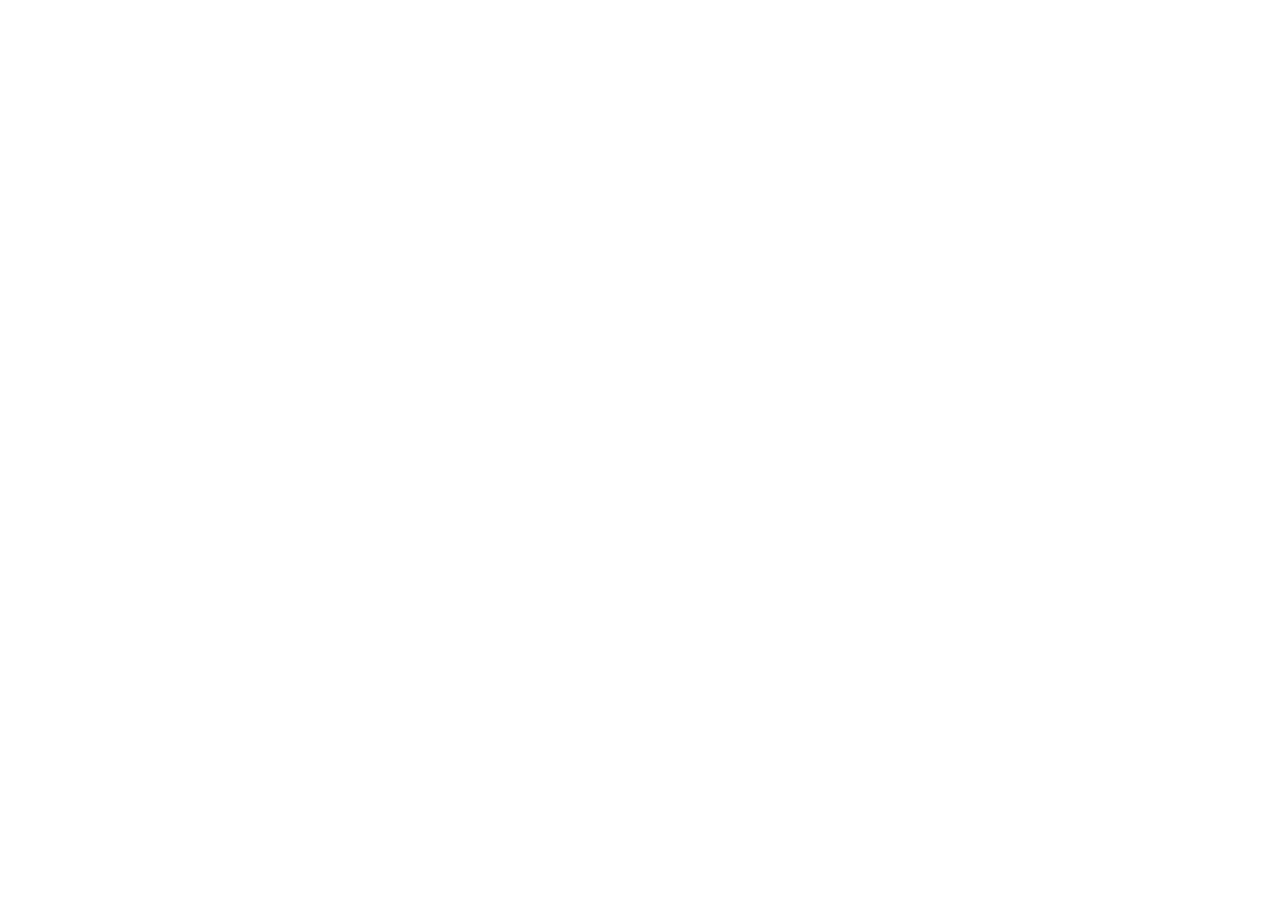
==== index.html @ 23e96b18 "first commit + root" ====
<!doctype html>
<html lang="en">
  <head>
    <meta charset="UTF-8" />
    <meta name="viewport" content="width=device-width, initial-scale=1.0" />
    <title>Acompanhe o inicio e o Desenvolvimento de Mira</title>
    <link rel="preconnect" href="https://fonts.googleapis.com" />
    <link
      href="https://fonts.googleapis.com/css2?family=Inter:wght@300;400;500;600&family=Poppins:wght@500;600;700&display=swap"
      rel="stylesheet"
    />
    <link rel="icon" href="img/Logo-N.png" type="image/png" />
  </head>
  <body></body>
</html>
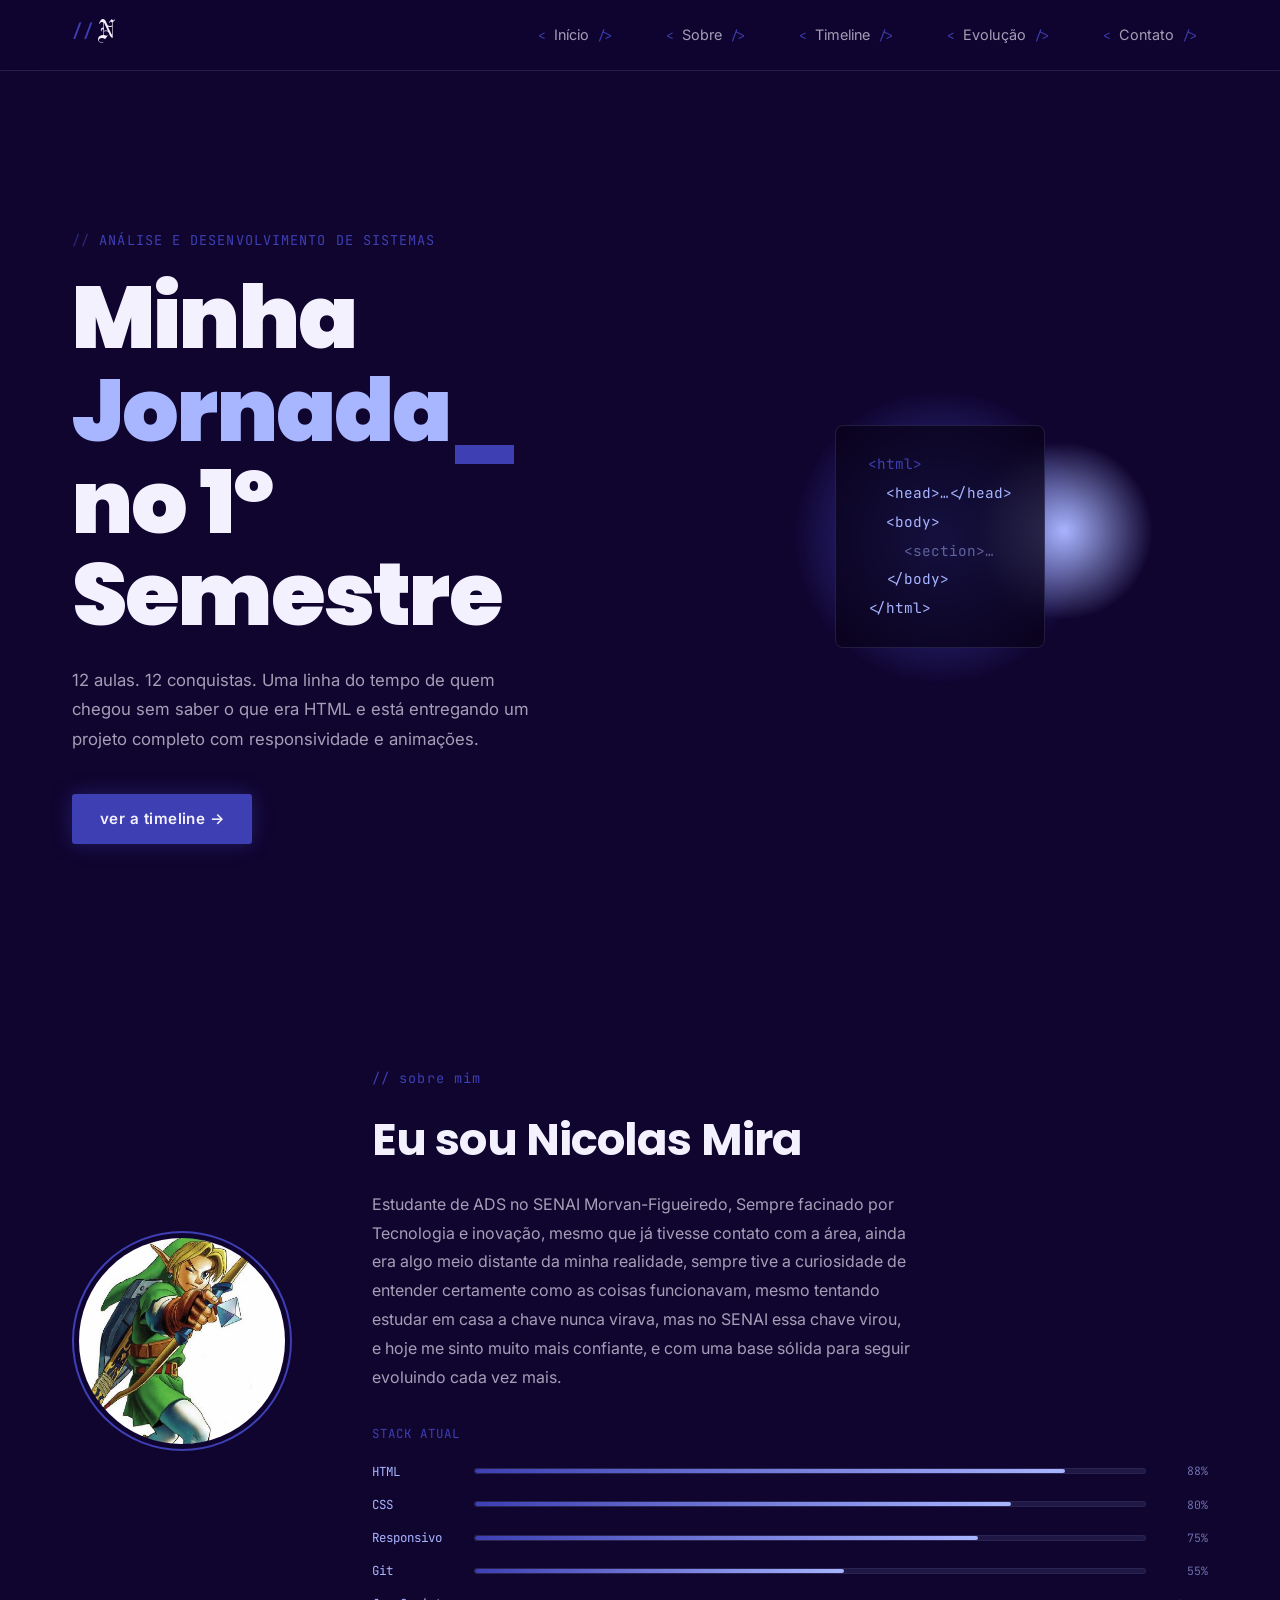
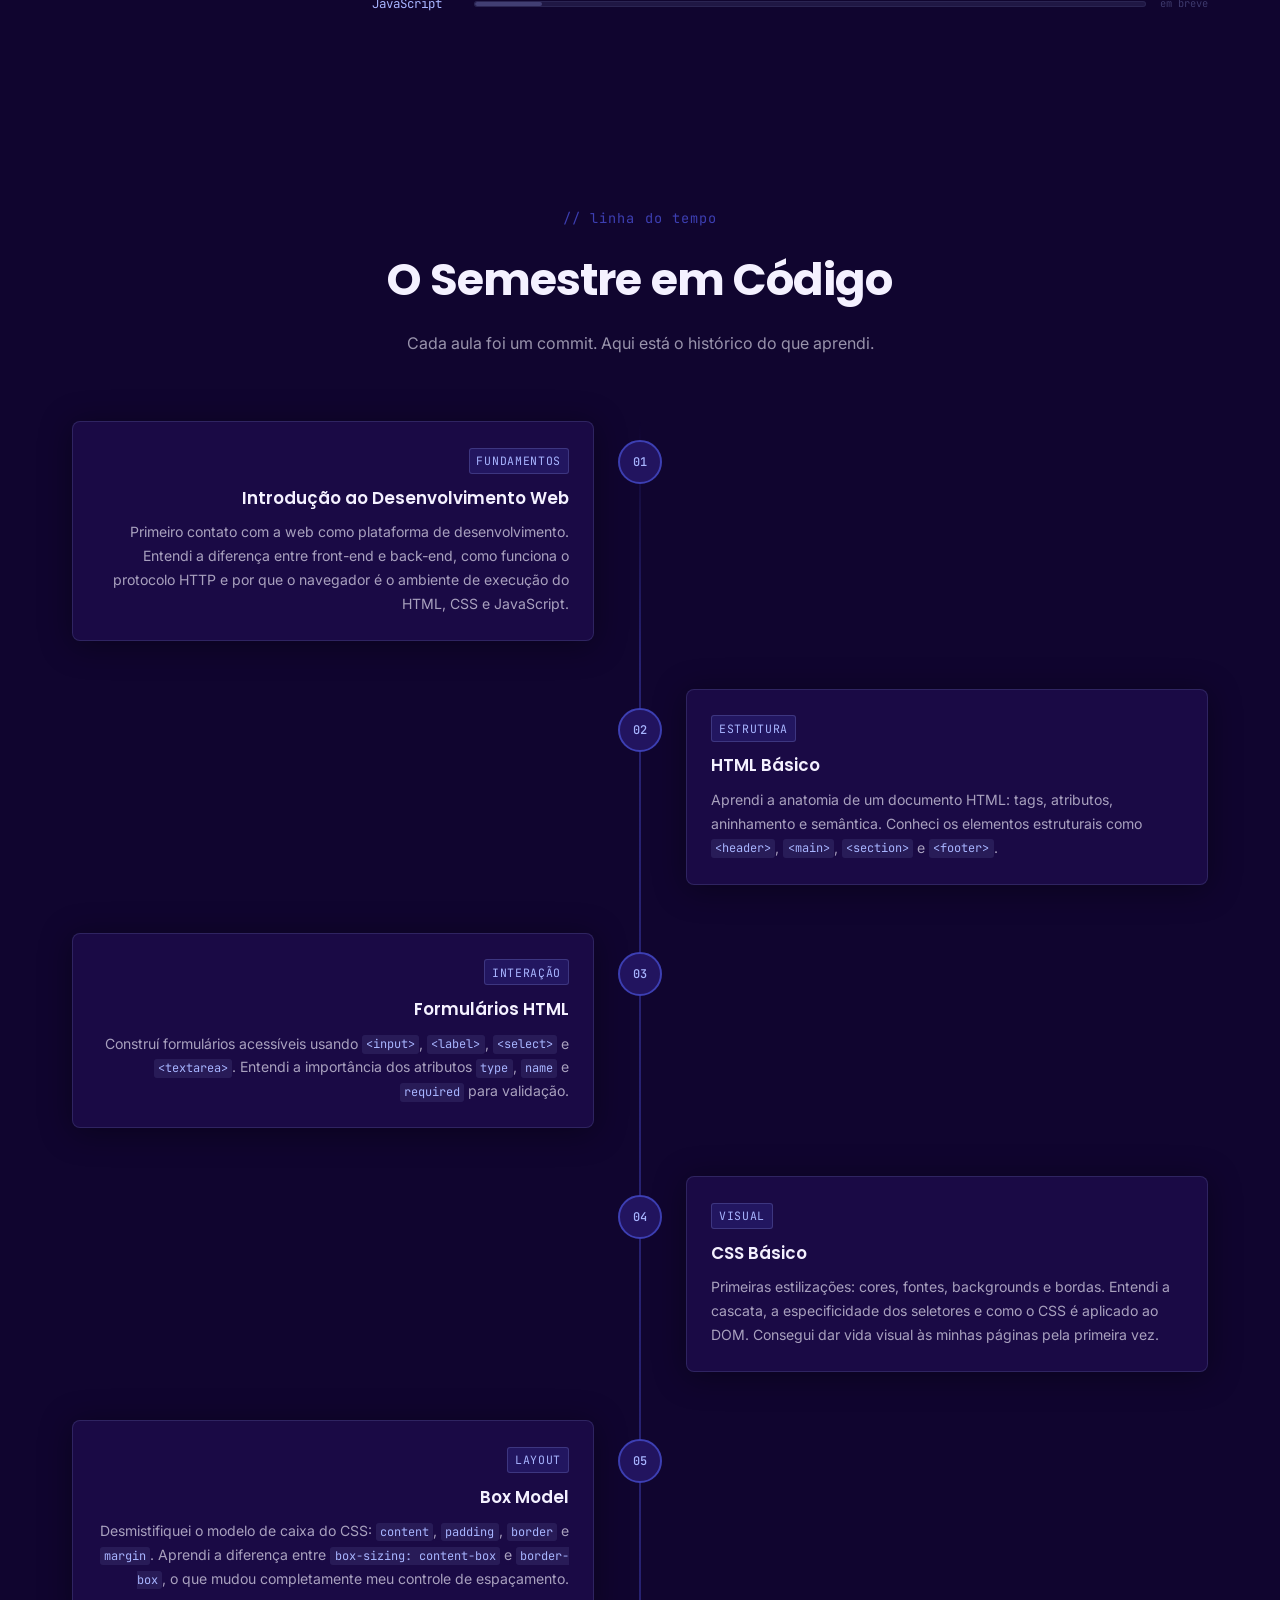
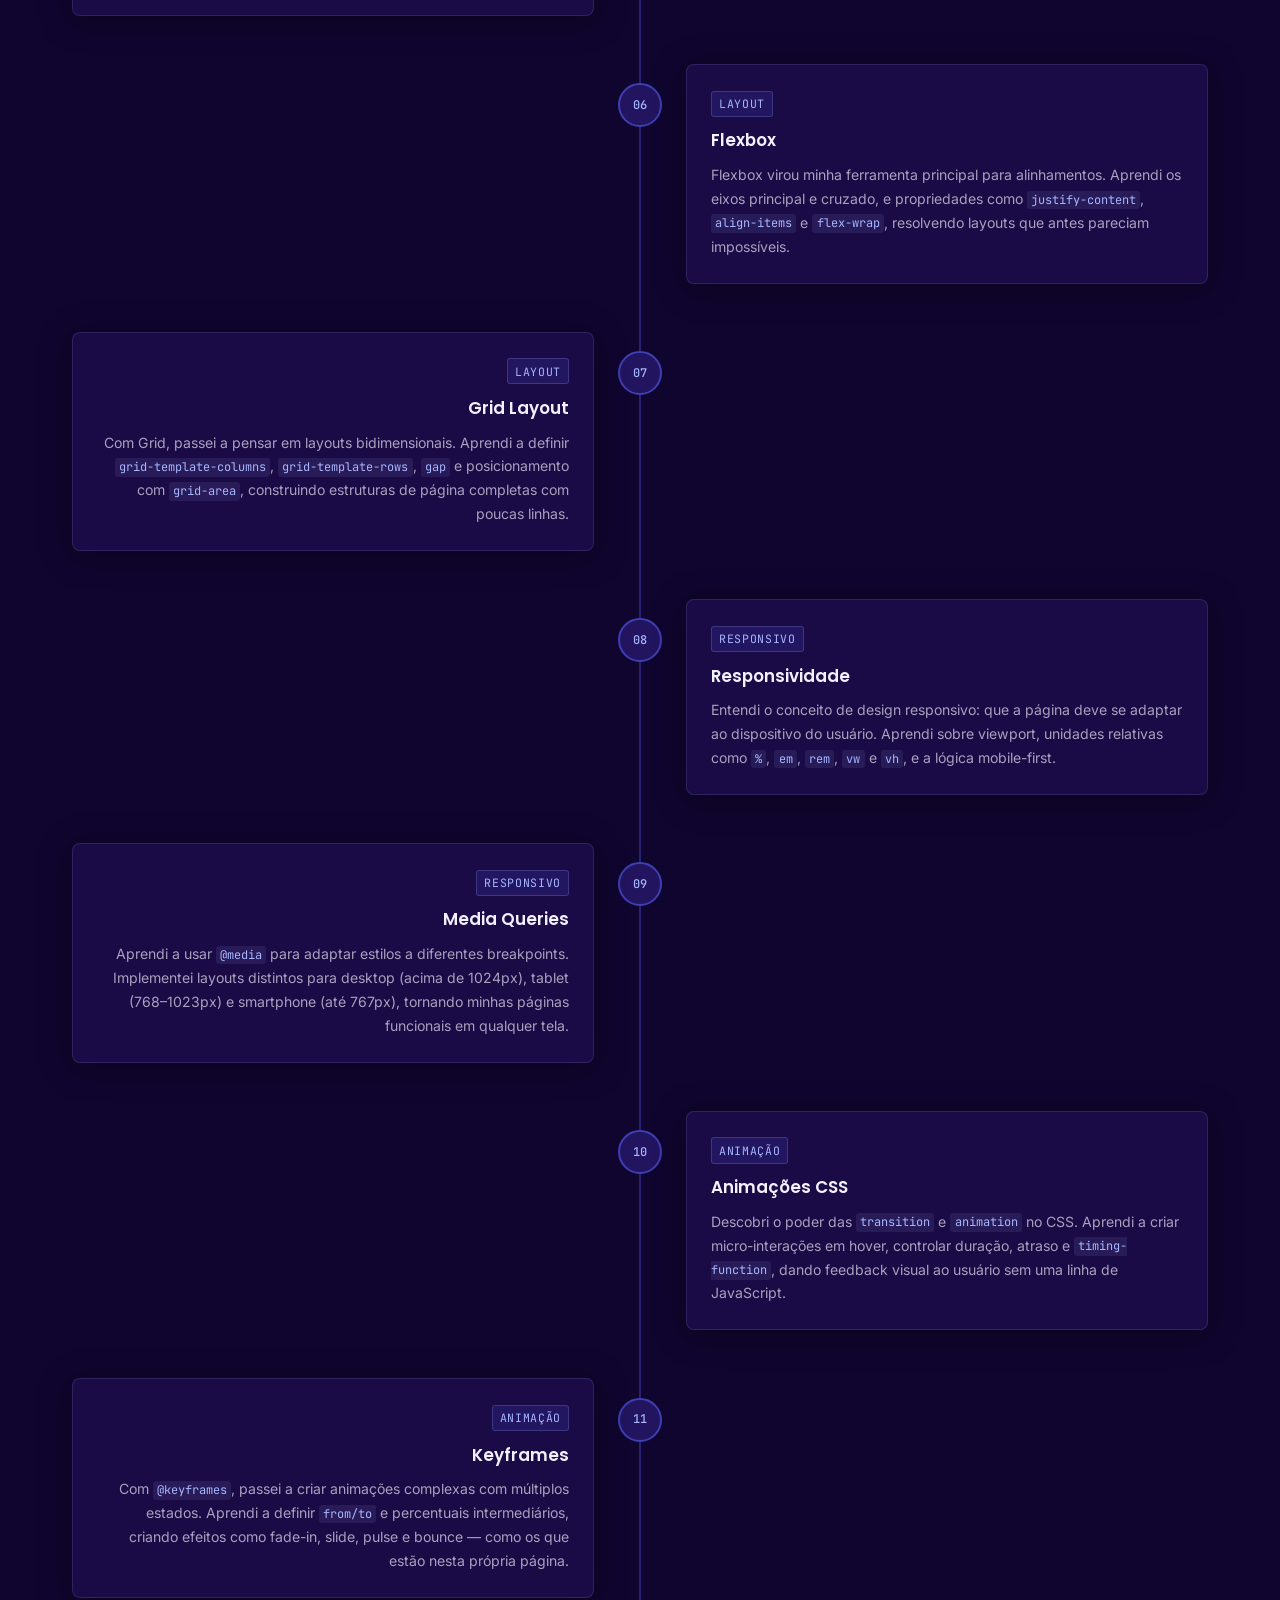
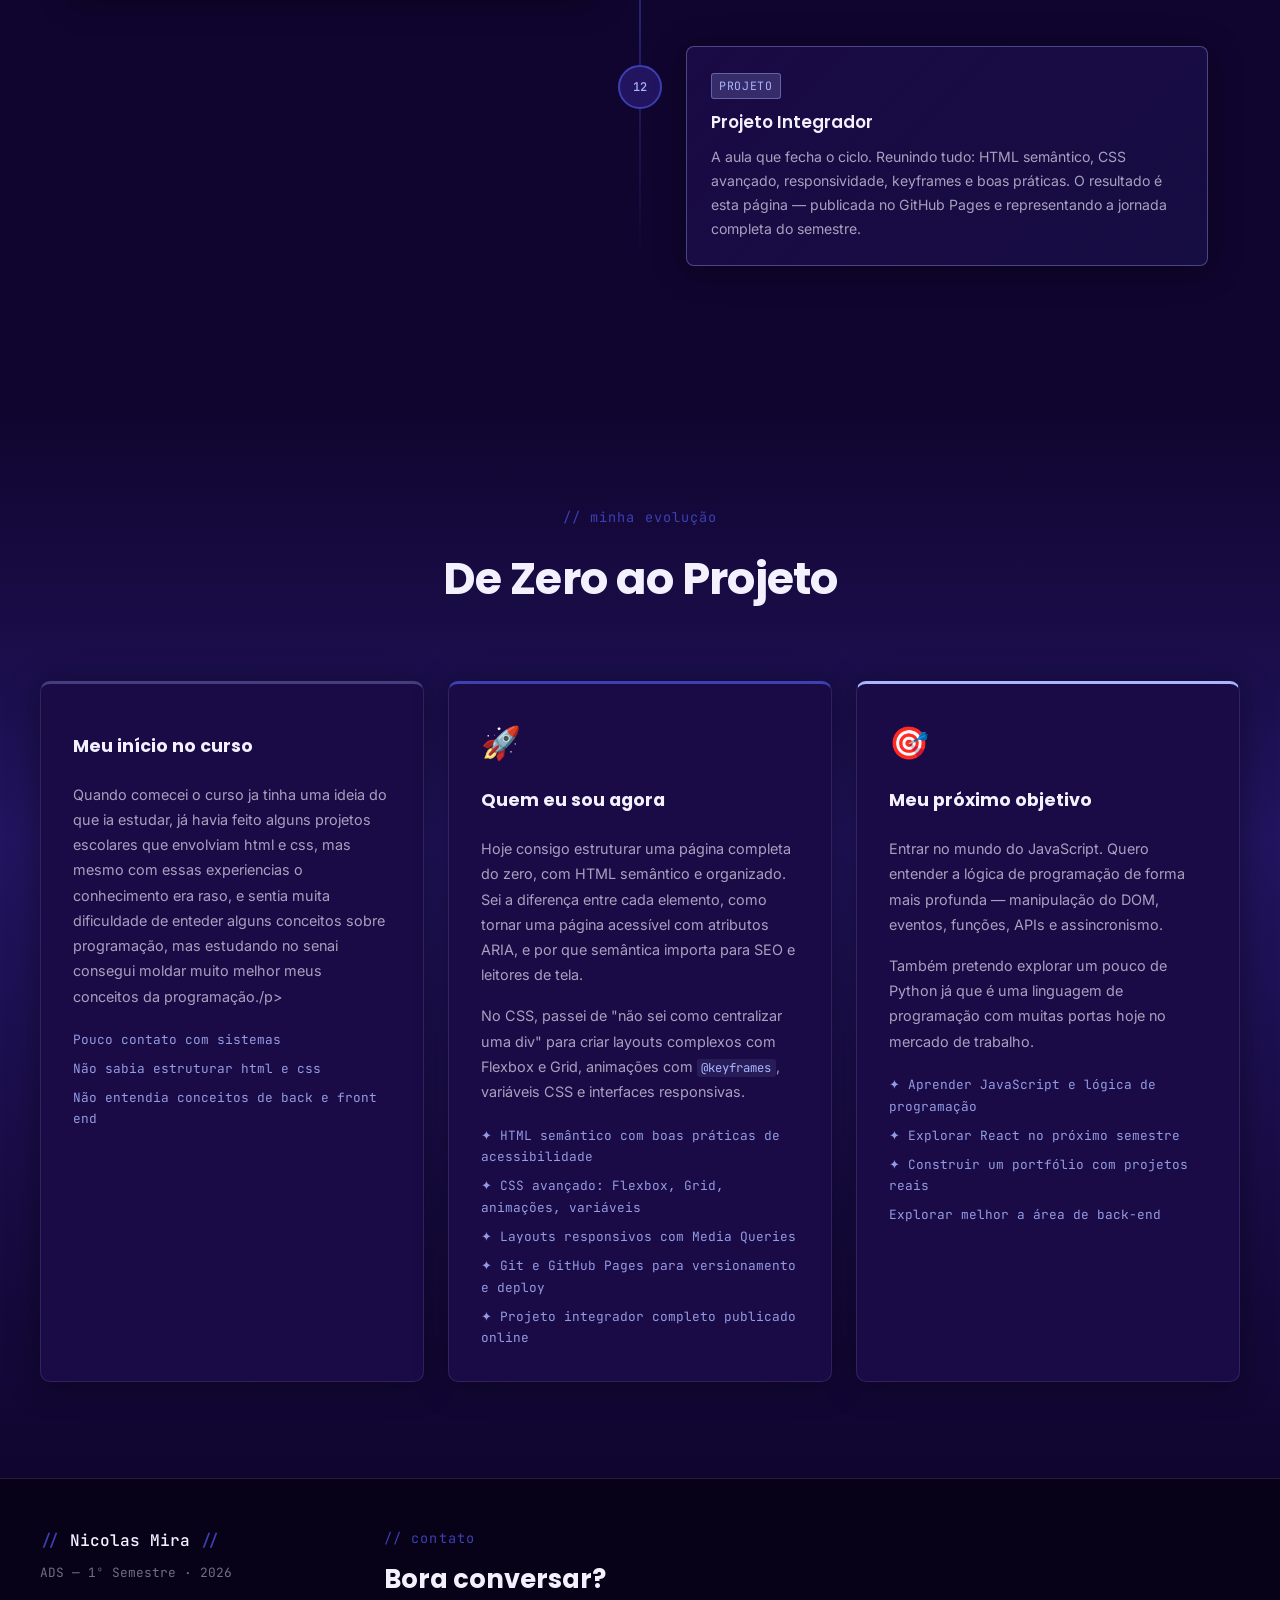
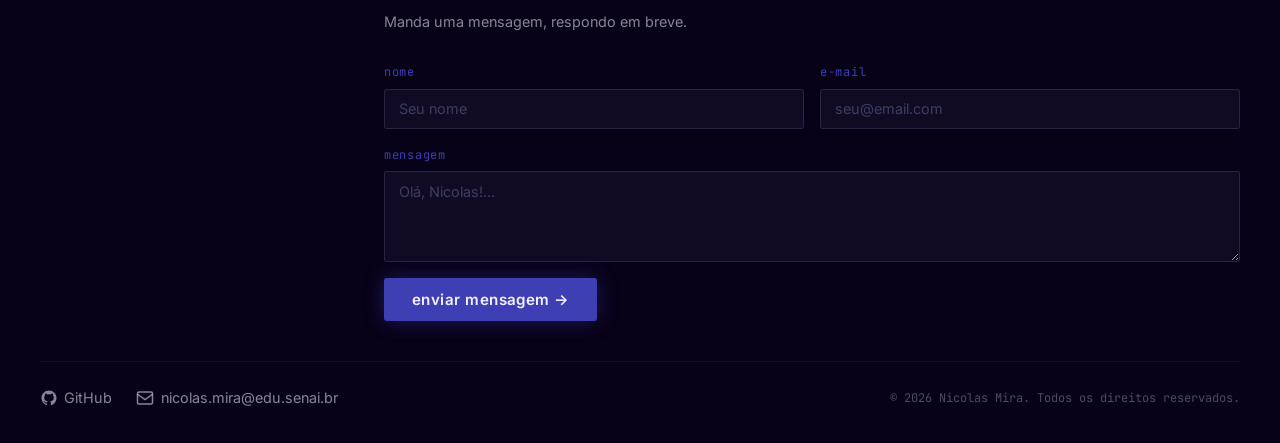
==== commit 41222d40: "alterações nos textos" ====
--- a/index.html
+++ b/index.html
@@ -1,15 +1,360 @@
-<!doctype html>
-<html lang="en">
-  <head>
-    <meta charset="UTF-8" />
-    <meta name="viewport" content="width=device-width, initial-scale=1.0" />
-    <title>Acompanhe o inicio e o Desenvolvimento de Mira</title>
-    <link rel="preconnect" href="https://fonts.googleapis.com" />
-    <link
-      href="https://fonts.googleapis.com/css2?family=Inter:wght@300;400;500;600&family=Poppins:wght@500;600;700&display=swap"
-      rel="stylesheet"
-    />
-    <link rel="icon" href="img/Logo-N.png" type="image/png" />
-  </head>
-  <body></body>
-</html>
+<!DOCTYPE html>
+<html lang="pt-BR">
+<head>
+  <meta charset="UTF-8" />
+  <meta name="viewport" content="width=device-width, initial-scale=1.0" />
+  <title>Minha Jornada — ADS 1º Semestre</title>
+  <link rel="preconnect" href="https://fonts.googleapis.com" />
+  <link rel="preconnect" href="https://fonts.gstatic.com" crossorigin />
+  <link href="https://fonts.googleapis.com/css2?family=Poppins:wght@400;600;700;900&family=Inter:wght@400;500&family=JetBrains+Mono:wght@400;500&display=swap" rel="stylesheet" />
+  <link rel="stylesheet" href="style.css" />
+  <link rel="icon" href="img/favicon.ico" type="image/x-icon"/>
+</head>
+<body>
+
+  <input type="checkbox" id="nav-check" class="nav-check" />
+
+  <header class="site-header">
+    <div class="header-inner">
+      <a href="#hero" class="logo">
+        <span class="logo-bracket">// </span><span class="logo-text">N</span>
+      </a>
+      <nav class="main-nav" aria-label="Navegação principal">
+        <ul>
+          <li><a href="#hero"><span class="nav-comment"> &lt; </span>Início<span class="nav-comment"> /></span></a></li>
+          <li><a href="#sobre"><span class="nav-comment"> &lt; </span>Sobre<span class="nav-comment"> /></span></a></li>
+          <li><a href="#timeline"><span class="nav-comment"> &lt; </span>Timeline<span class="nav-comment"> /></span></a></li>
+          <li><a href="#evolucao"><span class="nav-comment"> &lt; </span>Evolução<span class="nav-comment"> /></span></a></li>
+          <li><a href="#contato"><span class="nav-comment"> &lt; </span>Contato<span class="nav-comment"> /></span></a></li>
+        </ul>
+      </nav>
+      <label for="nav-check" class="nav-toggle" aria-label="Abrir menu">
+        <span></span><span></span><span></span>
+      </label>
+    </div>
+  </header>
+
+  <main id="main">
+
+    <section id="hero" class="hero-section" aria-label="Apresentação">
+      <div class="hero-content">
+        <p class="hero-eyebrow">Análise e Desenvolvimento de Sistemas</p>
+        <h1 class="hero-title">
+          Minha<br />
+          <span class="hero-highlight">Jornada</span><br />
+          no 1º Semestre
+        </h1>
+        <p class="hero-subtitle">
+          12 aulas. 12 conquistas. Uma linha do tempo de quem chegou sem saber o que era HTML
+          e está entregando um projeto completo com responsividade e animações.
+        </p>
+        <a href="#timeline" class="btn-primary">ver a timeline →</a>
+      </div>
+      <div class="hero-decoration" aria-hidden="true">
+        <div class="deco-circle deco-1"></div>
+        <div class="deco-circle deco-2"></div>
+        <div class="deco-code">
+          <span>&lt;html&gt;</span>
+          <span>&nbsp;&nbsp;&lt;head&gt;…&lt;/head&gt;</span>
+          <span>&nbsp;&nbsp;&lt;body&gt;</span>
+          <span>&nbsp;&nbsp;&nbsp;&nbsp;&lt;section&gt;…</span>
+          <span>&nbsp;&nbsp;&lt;/body&gt;</span>
+          <span>&lt;/html&gt;</span>
+        </div>
+      </div>
+    </section>
+
+    <section id="sobre" class="sobre-section" aria-label="Sobre mim">
+      <div class="sobre-inner">
+        <div class="sobre-foto-wrap">
+          <div class="sobre-foto-ring">
+            <img src="img/link.jpg" alt="Foto de Nicolas Mira" class="sobre-foto" />
+          </div>
+          <div class="sobre-foto-deco" aria-hidden="true"></div>
+        </div>
+        <div class="sobre-content">
+          <p class="section-label">// sobre mim</p>
+          <h2 class="section-title sobre-titulo">Eu sou Nicolas Mira</h2>
+          <p class="sobre-bio">
+            Estudante de ADS no SENAI Morvan-Figueiredo, Sempre facinado por Tecnologia e inovação, mesmo que já tivesse contato com a área, ainda era algo meio distante da minha realidade, sempre tive a curiosidade de entender certamente como as coisas funcionavam, mesmo tentando estudar em casa a chave nunca virava, mas no SENAI essa chave virou, e hoje me sinto muito mais confiante, e com uma base sólida para seguir evoluindo cada vez mais.
+            
+          </p>
+          <div class="skills-block">
+            <p class="skills-label">stack atual</p>
+            <div class="skill-row">
+              <span class="skill-name">HTML</span>
+              <div class="skill-bar">
+                <div class="skill-fill" style="--w: 88%"></div>
+              </div>
+              <span class="skill-pct">88%</span>
+            </div>
+            <div class="skill-row">
+              <span class="skill-name">CSS</span>
+              <div class="skill-bar">
+                <div class="skill-fill" style="--w: 80%"></div>
+              </div>
+              <span class="skill-pct">80%</span>
+            </div>
+            <div class="skill-row">
+              <span class="skill-name">Responsivo</span>
+              <div class="skill-bar">
+                <div class="skill-fill" style="--w: 75%"></div>
+              </div>
+              <span class="skill-pct">75%</span>
+            </div>
+            <div class="skill-row">
+              <span class="skill-name">Git</span>
+              <div class="skill-bar">
+                <div class="skill-fill" style="--w: 55%"></div>
+              </div>
+              <span class="skill-pct">55%</span>
+            </div>
+            <div class="skill-row">
+              <span class="skill-name">JavaScript</span>
+              <div class="skill-bar">
+                <div class="skill-fill skill-fill--dim" style="--w: 10%"></div>
+              </div>
+              <span class="skill-pct skill-pct--dim">em breve</span>
+            </div>
+          </div>
+        </div>
+      </div>
+    </section>
+
+    <section id="timeline" class="timeline-section" aria-label="Timeline do semestre">
+      <div class="section-header">
+        <p class="section-label">// linha do tempo</p>
+        <h2 class="section-title">O Semestre em Código</h2>
+        <p class="section-desc">
+          Cada aula foi um commit. Aqui está o histórico do que aprendi.
+        </p>
+      </div>
+
+      <div class="timeline" role="list">
+
+        <article class="timeline-item" role="listitem">
+          <div class="timeline-dot"><span class="dot-number">01</span></div>
+          <div class="timeline-card">
+            <span class="card-tag">Fundamentos</span>
+            <h3>Introdução ao Desenvolvimento Web</h3>
+            <p>Primeiro contato com a web como plataforma de desenvolvimento. Entendi a diferença entre front-end e back-end, como funciona o protocolo HTTP e por que o navegador é o ambiente de execução do HTML, CSS e JavaScript.</p>
+          </div>
+        </article>
+
+        <article class="timeline-item" role="listitem">
+          <div class="timeline-dot"><span class="dot-number">02</span></div>
+          <div class="timeline-card">
+            <span class="card-tag">Estrutura</span>
+            <h3>HTML Básico</h3>
+            <p>Aprendi a anatomia de um documento HTML: tags, atributos, aninhamento e semântica. Conheci os elementos estruturais como <code>&lt;header&gt;</code>, <code>&lt;main&gt;</code>, <code>&lt;section&gt;</code> e <code>&lt;footer&gt;</code>.</p>
+          </div>
+        </article>
+
+        <article class="timeline-item" role="listitem">
+          <div class="timeline-dot"><span class="dot-number">03</span></div>
+          <div class="timeline-card">
+            <span class="card-tag">Interação</span>
+            <h3>Formulários HTML</h3>
+            <p>Construí formulários acessíveis usando <code>&lt;input&gt;</code>, <code>&lt;label&gt;</code>, <code>&lt;select&gt;</code> e <code>&lt;textarea&gt;</code>. Entendi a importância dos atributos <code>type</code>, <code>name</code> e <code>required</code> para validação.</p>
+          </div>
+        </article>
+
+        <article class="timeline-item" role="listitem">
+          <div class="timeline-dot"><span class="dot-number">04</span></div>
+          <div class="timeline-card">
+            <span class="card-tag">Visual</span>
+            <h3>CSS Básico</h3>
+            <p>Primeiras estilizações: cores, fontes, backgrounds e bordas. Entendi a cascata, a especificidade dos seletores e como o CSS é aplicado ao DOM. Consegui dar vida visual às minhas páginas pela primeira vez.</p>
+          </div>
+        </article>
+
+        <article class="timeline-item" role="listitem">
+          <div class="timeline-dot"><span class="dot-number">05</span></div>
+          <div class="timeline-card">
+            <span class="card-tag">Layout</span>
+            <h3>Box Model</h3>
+            <p>Desmistifiquei o modelo de caixa do CSS: <code>content</code>, <code>padding</code>, <code>border</code> e <code>margin</code>. Aprendi a diferença entre <code>box-sizing: content-box</code> e <code>border-box</code>, o que mudou completamente meu controle de espaçamento.</p>
+          </div>
+        </article>
+
+        <article class="timeline-item" role="listitem">
+          <div class="timeline-dot"><span class="dot-number">06</span></div>
+          <div class="timeline-card">
+            <span class="card-tag">Layout</span>
+            <h3>Flexbox</h3>
+            <p>Flexbox virou minha ferramenta principal para alinhamentos. Aprendi os eixos principal e cruzado, e propriedades como <code>justify-content</code>, <code>align-items</code> e <code>flex-wrap</code>, resolvendo layouts que antes pareciam impossíveis.</p>
+          </div>
+        </article>
+
+        <article class="timeline-item" role="listitem">
+          <div class="timeline-dot"><span class="dot-number">07</span></div>
+          <div class="timeline-card">
+            <span class="card-tag">Layout</span>
+            <h3>Grid Layout</h3>
+            <p>Com Grid, passei a pensar em layouts bidimensionais. Aprendi a definir <code>grid-template-columns</code>, <code>grid-template-rows</code>, <code>gap</code> e posicionamento com <code>grid-area</code>, construindo estruturas de página completas com poucas linhas.</p>
+          </div>
+        </article>
+
+        <article class="timeline-item" role="listitem">
+          <div class="timeline-dot"><span class="dot-number">08</span></div>
+          <div class="timeline-card">
+            <span class="card-tag">Responsivo</span>
+            <h3>Responsividade</h3>
+            <p>Entendi o conceito de design responsivo: que a página deve se adaptar ao dispositivo do usuário. Aprendi sobre viewport, unidades relativas como <code>%</code>, <code>em</code>, <code>rem</code>, <code>vw</code> e <code>vh</code>, e a lógica mobile-first.</p>
+          </div>
+        </article>
+
+        <article class="timeline-item" role="listitem">
+          <div class="timeline-dot"><span class="dot-number">09</span></div>
+          <div class="timeline-card">
+            <span class="card-tag">Responsivo</span>
+            <h3>Media Queries</h3>
+            <p>Aprendi a usar <code>@media</code> para adaptar estilos a diferentes breakpoints. Implementei layouts distintos para desktop (acima de 1024px), tablet (768–1023px) e smartphone (até 767px), tornando minhas páginas funcionais em qualquer tela.</p>
+          </div>
+        </article>
+
+        <article class="timeline-item" role="listitem">
+          <div class="timeline-dot"><span class="dot-number">10</span></div>
+          <div class="timeline-card">
+            <span class="card-tag">Animação</span>
+            <h3>Animações CSS</h3>
+            <p>Descobri o poder das <code>transition</code> e <code>animation</code> no CSS. Aprendi a criar micro-interações em hover, controlar duração, atraso e <code>timing-function</code>, dando feedback visual ao usuário sem uma linha de JavaScript.</p>
+          </div>
+        </article>
+
+        <article class="timeline-item" role="listitem">
+          <div class="timeline-dot"><span class="dot-number">11</span></div>
+          <div class="timeline-card">
+            <span class="card-tag">Animação</span>
+            <h3>Keyframes</h3>
+            <p>Com <code>@keyframes</code>, passei a criar animações complexas com múltiplos estados. Aprendi a definir <code>from/to</code> e percentuais intermediários, criando efeitos como fade-in, slide, pulse e bounce — como os que estão nesta própria página.</p>
+          </div>
+        </article>
+
+        <article class="timeline-item" role="listitem">
+          <div class="timeline-dot"><span class="dot-number">12</span></div>
+          <div class="timeline-card card-final">
+            <span class="card-tag tag-final">Projeto</span>
+            <h3>Projeto Integrador</h3>
+            <p>A aula que fecha o ciclo. Reunindo tudo: HTML semântico, CSS avançado, responsividade, keyframes e boas práticas. O resultado é esta página — publicada no GitHub Pages e representando a jornada completa do semestre.</p>
+          </div>
+        </article>
+
+      </div>
+    </section>
+
+    <section id="evolucao" class="evolucao-section" aria-label="Minha Evolução">
+      <div class="section-header">
+        <p class="section-label">// minha evolução</p>
+        <h2 class="section-title">De Zero ao Projeto</h2>
+      </div>
+
+      <div class="evolucao-grid">
+
+        <article class="evolucao-card card-antes">
+          <div class="evo-icon" aria-hidden="true"></div>
+          <h3> Meu início no curso </h3>
+          <div class="evo-content">
+            <p>Quando comecei o curso ja tinha uma ideia do que ia estudar, já havia feito alguns projetos escolares que envolviam html e css, mas mesmo com essas experiencias o conhecimento era raso, e sentia muita dificuldade de enteder alguns conceitos sobre programação, mas estudando no senai consegui moldar muito melhor meus conceitos da programação./p>
+            <ul class="evo-list">
+              <li>  Pouco contato com sistemas</li>
+              <li>  Não sabia estruturar html e css</li>
+              <li>  Não entendia conceitos de back e front end</li>
+            </ul>
+          </div>
+        </article>
+
+        <article class="evolucao-card card-agora">
+          <div class="evo-icon" aria-hidden="true">🚀</div>
+          <h3>Quem eu sou agora</h3>
+          <div class="evo-content">
+            <p>Hoje consigo estruturar uma página completa do zero, com HTML semântico e organizado. Sei a diferença entre cada elemento, como tornar uma página acessível com atributos ARIA, e por que semântica importa para SEO e leitores de tela.</p>
+            <p>No CSS, passei de "não sei como centralizar uma div" para criar layouts complexos com Flexbox e Grid, animações com <code>@keyframes</code>, variáveis CSS e interfaces responsivas.</p>
+            <ul class="evo-list">
+              <li>✦ HTML semântico com boas práticas de acessibilidade</li>
+              <li>✦ CSS avançado: Flexbox, Grid, animações, variáveis</li>
+              <li>✦ Layouts responsivos com Media Queries</li>
+              <li>✦ Git e GitHub Pages para versionamento e deploy</li>
+              <li>✦ Projeto integrador completo publicado online</li>
+            </ul>
+          </div>
+        </article>
+
+        <article class="evolucao-card card-futuro">
+          <div class="evo-icon" aria-hidden="true">🎯</div>
+          <h3>Meu próximo objetivo</h3>
+          <div class="evo-content">
+            <p>Entrar no mundo do JavaScript. Quero entender a lógica de programação de forma mais profunda — manipulação do DOM, eventos, funções, APIs e assincronismo.</p>
+            <p>Também pretendo explorar um pouco de Python já que é uma linguagem de programação com muitas portas hoje no mercado de trabalho.</p>
+            <ul class="evo-list">
+              <li>✦ Aprender JavaScript e lógica de programação</li>
+              <li>✦ Explorar React no próximo semestre</li>
+              <li>✦ Construir um portfólio com projetos reais</li>
+              <li>  Explorar melhor a área de back-end</li>
+            </ul>
+          </div>
+        </article>
+
+      </div>
+    </section>
+
+  </main>
+
+  <footer id="contato" class="site-footer">
+    <div class="footer-inner">
+
+      <div class="footer-top">
+        <div class="footer-brand">
+          <span class="footer-logo"><span class="logo-bracket">//</span> Nicolas Mira <span class="logo-bracket">//</span></span>
+          <p>ADS — 1º Semestre · 2026</p>
+        </div>
+
+        <div class="footer-contato-wrap">
+          <p class="section-label footer-label">// contato</p>
+          <h2 class="footer-titulo">Bora conversar?</h2>
+          <p class="footer-desc">Manda uma mensagem, respondo em breve.</p>
+
+          <form class="contato-form" action="#" method="post">
+            <div class="form-row">
+              <div class="form-group">
+                <label for="nome">nome</label>
+                <input type="text" id="nome" name="nome" placeholder="Seu nome" required />
+              </div>
+              <div class="form-group">
+                <label for="email">e-mail</label>
+                <input type="email" id="email" name="email" placeholder="seu@email.com" required />
+              </div>
+            </div>
+            <div class="form-group">
+              <label for="mensagem">mensagem</label>
+              <textarea id="mensagem" name="mensagem" rows="4" placeholder="Olá, Nicolas!..." required></textarea>
+            </div>
+            <button type="submit" class="btn-primary btn-form">enviar mensagem →</button>
+          </form>
+        </div>
+      </div>
+
+      <div class="footer-bottom">
+        <div class="footer-links">
+          <a href="https://github.com/devMiraPy" target="_blank" rel="noopener noreferrer" class="footer-link">
+            <svg width="18" height="18" viewBox="0 0 24 24" fill="currentColor" aria-hidden="true">
+              <path d="M12 2C6.477 2 2 6.477 2 12c0 4.418 2.865 8.166 6.839 9.489.5.092.682-.217.682-.482 0-.237-.009-.868-.013-1.703-2.782.604-3.369-1.34-3.369-1.34-.454-1.155-1.11-1.462-1.11-1.462-.908-.62.069-.608.069-.608 1.003.07 1.531 1.03 1.531 1.03.892 1.529 2.341 1.087 2.91.831.092-.646.35-1.086.636-1.336-2.22-.253-4.555-1.11-4.555-4.943 0-1.091.39-1.984 1.029-2.683-.103-.253-.446-1.27.098-2.647 0 0 .84-.269 2.75 1.025A9.564 9.564 0 0 1 12 6.844c.85.004 1.705.115 2.504.337 1.909-1.294 2.747-1.025 2.747-1.025.546 1.377.202 2.394.1 2.647.64.699 1.028 1.592 1.028 2.683 0 3.842-2.339 4.687-4.566 4.934.359.309.678.919.678 1.852 0 1.336-.012 2.415-.012 2.741 0 .267.18.578.688.48C19.138 20.163 22 16.418 22 12c0-5.523-4.477-10-10-10z"/>
+            </svg>
+            GitHub
+          </a>
+          <a href="mailto:nicolas.mira@edu.senai.br" class="footer-link">
+            <svg width="18" height="18" viewBox="0 0 24 24" fill="none" stroke="currentColor" stroke-width="2" aria-hidden="true">
+              <rect x="2" y="4" width="20" height="16" rx="2"/>
+              <path d="m22 7-10 7L2 7"/>
+            </svg>
+            nicolas.mira@edu.senai.br 
+          </a>
+        </div>
+        <p class="footer-copy">&copy; 2026 Nicolas Mira. Todos os direitos reservados.</p>
+      </div>
+
+    </div>
+  </footer>
+
+</body>
+</html>
--- a/style.css
+++ b/style.css
@@ -0,0 +1,1118 @@
+@font-face {
+    font-family: 'OldeEnglish';
+    src: url('fonts/OldeEnglish.ttf') format('truetype');
+
+}
+
+:root {
+  --azul-fundo: #10052f;
+  --azul-padrao: #22145f;
+  --destaque: #3d3fb3;
+  --contrastes: #a8b5ff;
+  --preto: #080218;
+  --cor-texto-padrao: #f4f1ff;
+  --font-head: "Poppins", sans-serif;
+  --font-body: "Inter", sans-serif;
+  --font-code: "JetBrains Mono", monospace;
+  --btn-radius: 3px;
+  --destaque-hover: #5557d4;
+  --card-bg: #1a0a45;
+  --card-border: rgba(168, 181, 255, 0.15);
+  --timeline-line: rgba(61, 63, 179, 0.5);
+  --tag-bg: rgba(61, 63, 179, 0.25);
+  --shadow-card: 0 4px 32px rgba(0, 0, 0, 0.4);
+  --transition: 0.3s ease;
+  --max-w: 1200px;
+}
+
+*, *::before, *::after {
+  box-sizing: border-box;
+  margin: 0;
+  padding: 0;
+}
+
+html {
+  scroll-behavior: smooth;
+}
+
+body {
+  background-color: var(--azul-fundo);
+  color: var(--cor-texto-padrao);
+  font-family: var(--font-body);
+  font-size: 1rem;
+  line-height: 1.7;
+  overflow-x: hidden;
+}
+
+img {
+  max-width: 100%;
+  display: block;
+}
+
+a {
+  color: inherit;
+  text-decoration: none;
+}
+
+ul {
+  list-style: none;
+}
+
+code {
+  font-family: var(--font-code);
+  font-size: 0.85em;
+  color: var(--contrastes);
+  background: rgba(168, 181, 255, 0.1);
+  padding: 0.1em 0.35em;
+  border-radius: 3px;
+}
+
+@keyframes fadeIn {
+  from { opacity: 0; transform: translateY(24px); }
+  to   { opacity: 1; transform: translateY(0); }
+}
+
+@keyframes slideInLeft {
+  from { opacity: 0; transform: translateX(-48px); }
+  to   { opacity: 1; transform: translateX(0); }
+}
+
+@keyframes slideInRight {
+  from { opacity: 0; transform: translateX(48px); }
+  to   { opacity: 1; transform: translateX(0); }
+}
+
+@keyframes pulse {
+  0%, 100% { box-shadow: 0 0 0 0 rgba(61, 63, 179, 0.6); }
+  50%       { box-shadow: 0 0 0 12px rgba(61, 63, 179, 0); }
+}
+
+@keyframes floatGlow {
+  0%, 100% { transform: translateY(0) scale(1); opacity: 0.15; }
+  50%       { transform: translateY(-20px) scale(1.05); opacity: 0.25; }
+}
+
+@keyframes blink {
+  0%, 100% { opacity: 1; }
+  50%       { opacity: 0; }
+}
+
+@keyframes skillGrow {
+  from { width: 0; }
+  to   { width: var(--w); }
+}
+
+@keyframes ringPulse {
+  0%, 100% { box-shadow: 0 0 0 0 rgba(61, 63, 179, 0.5); }
+  50%       { box-shadow: 0 0 0 10px rgba(61, 63, 179, 0); }
+}
+
+.nav-check {
+  display: none;
+}
+
+.site-header {
+  position: sticky;
+  top: 0;
+  z-index: 100;
+  background: rgba(16, 5, 47, 0.85);
+  backdrop-filter: blur(16px);
+  -webkit-backdrop-filter: blur(16px);
+  border-bottom: 1px solid var(--card-border);
+}
+
+.header-inner {
+  max-width: var(--max-w);
+  margin: 0 auto;
+  padding: 1rem 2rem;
+  display: flex;
+  align-items: center;
+  justify-content: space-between;
+  gap: 2rem;
+}
+
+.logo {
+  display: flex;
+  font-family: var(--font-code);
+  font-size: 1.1rem;
+  font-weight: 500;
+  letter-spacing: 0.02em;
+  transition: color var(--transition);
+}
+
+.logo-text {
+  font-family: 'OldeEnglish', serif ;
+  margin: 0 0.25rem;
+  font-size: 1.6rem;
+  margin-top: -6px;
+}
+
+
+.logo:hover {
+  color: var(--contrastes);
+}
+
+.logo-bracket {
+  color: var(--destaque);
+}
+
+.main-nav ul {
+  display: flex;
+  gap: 2rem;
+}
+
+.main-nav a {
+  font-family: var(--font-body);
+  font-size: 0.9rem;
+  color: rgba(244, 241, 255, 0.65);
+  transition: color var(--transition), background var(--transition);
+  padding: 0.3rem 0.65rem;
+  border-radius: 4px;
+  background: transparent;
+}
+
+.main-nav a:hover {
+  color: var(--cor-texto-padrao);
+  background: rgba(61, 63, 179, 0.2);
+}
+
+.nav-comment {
+  color: var(--destaque);
+  font-family: var(--font-code);
+  font-size: 0.8rem;
+}
+
+.nav-toggle {
+  display: none;
+  flex-direction: column;
+  gap: 5px;
+  background: none;
+  border: none;
+  cursor: pointer;
+  padding: 4px;
+}
+
+.nav-toggle span {
+  display: block;
+  width: 26px;
+  height: 2px;
+  background: var(--cor-texto-padrao);
+  border-radius: 2px;
+  transition: var(--transition);
+}
+
+.hero-section {
+  min-height: 100svh;
+  display: flex;
+  align-items: center;
+  padding: 6rem 2rem 4rem;
+  max-width: var(--max-w);
+  margin: 0 auto;
+  gap: 4rem;
+  position: relative;
+}
+
+.hero-content {
+  flex: 1;
+  animation: fadeIn 0.9s ease both;
+}
+
+.hero-eyebrow {
+  font-family: var(--font-code);
+  font-size: 0.85rem;
+  color: var(--destaque);
+  letter-spacing: 0.08em;
+  text-transform: uppercase;
+  margin-bottom: 1.25rem;
+}
+
+.hero-eyebrow::before {
+  content: '// ';
+  opacity: 0.6;
+}
+
+.hero-title {
+  font-family: var(--font-head);
+  font-size: clamp(2.8rem, 7vw, 5.5rem);
+  font-weight: 900;
+  line-height: 1.05;
+  margin-bottom: 1.5rem;
+  letter-spacing: -0.02em;
+}
+
+.hero-highlight {
+  color: var(--contrastes);
+  position: relative;
+  display: inline-block;
+}
+
+.hero-highlight::after {
+  content: '_';
+  color: var(--destaque);
+  animation: blink 1.1s step-end infinite;
+}
+
+.hero-subtitle {
+  font-size: 1.05rem;
+  color: rgba(244, 241, 255, 0.65);
+  max-width: 480px;
+  margin-bottom: 2.5rem;
+  line-height: 1.75;
+}
+
+.btn-primary {
+  display: inline-block;
+  background: var(--destaque);
+  color: var(--cor-texto-padrao);
+  padding: 0.75rem 1.75rem;
+  border-radius: var(--btn-radius);
+  font-family: var(--font-body);
+  font-size: 0.95rem;
+  font-weight: 600;
+  letter-spacing: 0.03em;
+  transition: background var(--transition), transform var(--transition), box-shadow var(--transition);
+  box-shadow: 0 0 20px rgba(61, 63, 179, 0.4);
+}
+
+.btn-primary:hover {
+  background: var(--destaque-hover);
+  transform: translateY(-2px);
+  box-shadow: 0 4px 28px rgba(61, 63, 179, 0.6);
+}
+
+.hero-decoration {
+  flex: 1;
+  position: relative;
+  min-height: 320px;
+  display: flex;
+  align-items: center;
+  justify-content: center;
+}
+
+.deco-circle {
+  position: absolute;
+  border-radius: 50%;
+  animation: floatGlow 6s ease-in-out infinite;
+}
+
+.deco-1 {
+  width: 300px;
+  height: 300px;
+  background: radial-gradient(circle, var(--destaque) 0%, transparent 70%);
+  top: 50%;
+  left: 50%;
+  transform: translate(-50%, -50%);
+  animation-delay: 0s;
+}
+
+.deco-2 {
+  width: 180px;
+  height: 180px;
+  background: radial-gradient(circle, var(--contrastes) 0%, transparent 70%);
+  top: 20%;
+  right: 10%;
+  animation-delay: 2s;
+}
+
+.deco-code {
+  position: relative;
+  z-index: 2;
+  background: rgba(8, 2, 24, 0.75);
+  border: 1px solid var(--card-border);
+  border-radius: 8px;
+  padding: 1.5rem 2rem;
+  font-family: var(--font-code);
+  font-size: 0.9rem;
+  line-height: 2;
+  color: var(--contrastes);
+  display: flex;
+  flex-direction: column;
+  gap: 0;
+  animation: fadeIn 1.2s 0.3s ease both;
+  backdrop-filter: blur(8px);
+}
+
+.deco-code span:nth-child(1) { color: var(--destaque); }
+.deco-code span:nth-child(4) { color: rgba(168, 181, 255, 0.5); }
+
+.sobre-section {
+  padding: 6rem 2rem;
+  max-width: var(--max-w);
+  margin: 0 auto;
+}
+
+.sobre-inner {
+  display: flex;
+  align-items: center;
+  gap: 5rem;
+  animation: fadeIn 0.8s ease both;
+}
+
+.sobre-foto-wrap {
+  position: relative;
+  flex-shrink: 0;
+}
+
+.sobre-foto-ring {
+  width: 220px;
+  height: 220px;
+  border-radius: 50%;
+  border: 2px solid var(--destaque);
+  padding: 5px;
+  animation: ringPulse 3s ease-in-out infinite;
+  position: relative;
+  z-index: 2;
+}
+
+.sobre-foto {
+  width: 100%;
+  height: 100%;
+  border-radius: 50%;
+  object-fit: cover;
+  background: var(--azul-padrao);
+}
+
+.sobre-foto-deco {
+  position: absolute;
+  width: 220px;
+  height: 220px;
+  border-radius: 50%;
+  background: radial-gradient(circle, var(--destaque) 0%, transparent 70%);
+  top: 50%;
+  left: 50%;
+  transform: translate(-50%, -50%);
+  opacity: 0.2;
+  z-index: 1;
+  animation: floatGlow 5s ease-in-out infinite;
+}
+
+.sobre-content {
+  flex: 1;
+}
+
+.sobre-titulo {
+  text-align: left;
+  margin-bottom: 1rem;
+}
+
+.sobre-bio {
+  color: rgba(244, 241, 255, 0.65);
+  font-size: 1rem;
+  line-height: 1.8;
+  margin-bottom: 2rem;
+  max-width: 540px;
+}
+
+.skills-block {
+  display: flex;
+  flex-direction: column;
+  gap: 0.75rem;
+}
+
+.skills-label {
+  font-family: var(--font-code);
+  font-size: 0.78rem;
+  color: var(--destaque);
+  letter-spacing: 0.08em;
+  text-transform: uppercase;
+  margin-bottom: 0.25rem;
+}
+
+.skill-row {
+  display: flex;
+  align-items: center;
+  gap: 0.75rem;
+}
+
+.skill-name {
+  font-family: var(--font-code);
+  font-size: 0.78rem;
+  color: var(--contrastes);
+  width: 90px;
+  flex-shrink: 0;
+}
+
+.skill-bar {
+  flex: 1;
+  height: 6px;
+  background: rgba(168, 181, 255, 0.1);
+  border-radius: 3px;
+  overflow: hidden;
+  border: 1px solid rgba(168, 181, 255, 0.08);
+}
+
+.skill-fill {
+  height: 100%;
+  width: var(--w);
+  background: linear-gradient(90deg, var(--destaque), var(--contrastes));
+  border-radius: 3px;
+  animation: skillGrow 1.2s cubic-bezier(0.4, 0, 0.2, 1) both;
+  animation-delay: 0.3s;
+}
+
+.skill-fill--dim {
+  background: rgba(168, 181, 255, 0.25);
+}
+
+.skill-pct {
+  font-family: var(--font-code);
+  font-size: 0.72rem;
+  color: rgba(168, 181, 255, 0.6);
+  width: 50px;
+  text-align: right;
+  flex-shrink: 0;
+}
+
+.skill-pct--dim {
+  color: rgba(168, 181, 255, 0.3);
+  font-size: 0.65rem;
+}
+
+.section-header {
+  text-align: center;
+  margin-bottom: 4rem;
+  animation: fadeIn 0.7s ease both;
+}
+
+.section-label {
+  font-family: var(--font-code);
+  font-size: 0.85rem;
+  color: var(--destaque);
+  letter-spacing: 0.08em;
+  margin-bottom: 0.75rem;
+}
+
+.section-title {
+  font-family: var(--font-head);
+  font-size: clamp(1.8rem, 4vw, 2.8rem);
+  font-weight: 700;
+  letter-spacing: -0.02em;
+  margin-bottom: 0.75rem;
+}
+
+.section-desc {
+  color: rgba(244, 241, 255, 0.6);
+  font-size: 1rem;
+  max-width: 520px;
+  margin: 0 auto;
+}
+
+.timeline-section {
+  padding: 6rem 2rem;
+  max-width: var(--max-w);
+  margin: 0 auto;
+}
+
+.timeline {
+  position: relative;
+}
+
+.timeline::before {
+  content: '';
+  position: absolute;
+  left: 50%;
+  top: 0;
+  bottom: 0;
+  width: 2px;
+  background: linear-gradient(
+    to bottom,
+    transparent,
+    var(--timeline-line) 8%,
+    var(--timeline-line) 92%,
+    transparent
+  );
+  transform: translateX(-50%);
+}
+
+.timeline-item {
+  display: grid;
+  grid-template-columns: 1fr 60px 1fr;
+  align-items: start;
+  gap: 0 1rem;
+  margin-bottom: 3rem;
+  position: relative;
+}
+
+.timeline-item:nth-child(odd) .timeline-card {
+  grid-column: 1;
+  grid-row: 1;
+  text-align: right;
+  animation: slideInLeft 0.7s ease both;
+}
+
+.timeline-item:nth-child(odd) .timeline-dot {
+  grid-column: 2;
+  grid-row: 1;
+}
+
+.timeline-item:nth-child(even) .timeline-dot {
+  grid-column: 2;
+  grid-row: 1;
+}
+
+.timeline-item:nth-child(even) .timeline-card {
+  grid-column: 3;
+  grid-row: 1;
+  animation: slideInRight 0.7s ease both;
+}
+
+.timeline-item:nth-child(1)  .timeline-card { animation-delay: 0.05s; }
+.timeline-item:nth-child(2)  .timeline-card { animation-delay: 0.1s;  }
+.timeline-item:nth-child(3)  .timeline-card { animation-delay: 0.15s; }
+.timeline-item:nth-child(4)  .timeline-card { animation-delay: 0.2s;  }
+.timeline-item:nth-child(5)  .timeline-card { animation-delay: 0.25s; }
+.timeline-item:nth-child(6)  .timeline-card { animation-delay: 0.3s;  }
+.timeline-item:nth-child(7)  .timeline-card { animation-delay: 0.35s; }
+.timeline-item:nth-child(8)  .timeline-card { animation-delay: 0.4s;  }
+.timeline-item:nth-child(9)  .timeline-card { animation-delay: 0.45s; }
+.timeline-item:nth-child(10) .timeline-card { animation-delay: 0.5s;  }
+.timeline-item:nth-child(11) .timeline-card { animation-delay: 0.55s; }
+.timeline-item:nth-child(12) .timeline-card { animation-delay: 0.6s;  }
+
+.timeline-dot {
+  display: flex;
+  align-items: flex-start;
+  justify-content: center;
+  padding-top: 1.2rem;
+}
+
+.dot-number {
+  display: flex;
+  align-items: center;
+  justify-content: center;
+  width: 44px;
+  height: 44px;
+  border-radius: 50%;
+  background: var(--azul-padrao);
+  border: 2px solid var(--destaque);
+  font-family: var(--font-code);
+  font-size: 0.75rem;
+  font-weight: 500;
+  color: var(--contrastes);
+  flex-shrink: 0;
+  animation: pulse 3s ease-in-out infinite;
+  transition: background var(--transition), border-color var(--transition);
+}
+
+.timeline-item:hover .dot-number {
+  background: var(--destaque);
+  border-color: var(--contrastes);
+}
+
+.timeline-card {
+  background: var(--card-bg);
+  border: 1px solid var(--card-border);
+  border-radius: 8px;
+  padding: 1.5rem;
+  transition: border-color var(--transition), box-shadow var(--transition), transform var(--transition);
+  box-shadow: var(--shadow-card);
+  position: relative;
+  overflow: hidden;
+}
+
+.timeline-card::before {
+  content: '';
+  position: absolute;
+  top: 0;
+  left: 0;
+  width: 3px;
+  height: 100%;
+  background: linear-gradient(180deg, var(--destaque), var(--contrastes));
+  opacity: 0;
+  transition: opacity var(--transition);
+  border-radius: 8px 0 0 8px;
+}
+
+.timeline-item:nth-child(odd) .timeline-card::before {
+  left: auto;
+  right: 0;
+  border-radius: 0 8px 8px 0;
+}
+
+.timeline-card:hover::before {
+  opacity: 1;
+}
+
+.timeline-card:hover {
+  border-color: rgba(168, 181, 255, 0.4);
+  box-shadow: 0 8px 40px rgba(61, 63, 179, 0.25);
+  transform: translateY(-3px);
+}
+
+.card-tag {
+  display: inline-block;
+  background: var(--tag-bg);
+  color: var(--contrastes);
+  font-family: var(--font-code);
+  font-size: 0.72rem;
+  letter-spacing: 0.06em;
+  text-transform: uppercase;
+  padding: 0.2em 0.6em;
+  border-radius: 3px;
+  margin-bottom: 0.6rem;
+  border: 1px solid rgba(168, 181, 255, 0.2);
+}
+
+.timeline-card h3 {
+  font-family: var(--font-head);
+  font-size: 1.05rem;
+  font-weight: 600;
+  margin-bottom: 0.5rem;
+  color: var(--cor-texto-padrao);
+}
+
+.timeline-card p {
+  font-size: 0.88rem;
+  color: rgba(244, 241, 255, 0.65);
+  line-height: 1.7;
+}
+
+.card-final {
+  border-color: rgba(168, 181, 255, 0.35);
+  background: linear-gradient(135deg, var(--card-bg), rgba(61, 63, 179, 0.15));
+}
+
+.tag-final {
+  background: rgba(168, 181, 255, 0.2);
+  border-color: rgba(168, 181, 255, 0.4);
+}
+
+.evolucao-section {
+  padding: 6rem 2rem;
+  background: linear-gradient(180deg, var(--azul-fundo) 0%, var(--azul-padrao) 40%, var(--azul-fundo) 100%);
+}
+
+.evolucao-section .section-header {
+  max-width: var(--max-w);
+  margin: 0 auto 4rem;
+}
+
+.evolucao-grid {
+  display: grid;
+  grid-template-columns: repeat(3, 1fr);
+  gap: 1.5rem;
+  max-width: var(--max-w);
+  margin: 0 auto;
+}
+
+.evolucao-card {
+  background: var(--card-bg);
+  border: 1px solid var(--card-border);
+  border-radius: 10px;
+  padding: 2rem;
+  transition: border-color var(--transition), box-shadow var(--transition), transform var(--transition);
+  box-shadow: var(--shadow-card);
+  animation: fadeIn 0.8s ease both;
+}
+
+.evolucao-card:hover {
+  border-color: rgba(168, 181, 255, 0.4);
+  box-shadow: 0 8px 40px rgba(61, 63, 179, 0.3);
+  transform: translateY(-4px);
+}
+
+.card-antes  { animation-delay: 0.1s;  border-top: 3px solid rgba(168, 181, 255, 0.3); }
+.card-agora  { animation-delay: 0.25s; border-top: 3px solid var(--destaque); }
+.card-futuro { animation-delay: 0.4s;  border-top: 3px solid var(--contrastes); }
+
+.evo-icon {
+  font-size: 2rem;
+  margin-bottom: 1rem;
+  display: block;
+}
+
+.evolucao-card h3 {
+  font-family: var(--font-head);
+  font-size: 1.1rem;
+  font-weight: 700;
+  margin-bottom: 1.25rem;
+  color: var(--cor-texto-padrao);
+}
+
+.evo-content p {
+  font-size: 0.9rem;
+  color: rgba(244, 241, 255, 0.65);
+  line-height: 1.75;
+  margin-bottom: 1rem;
+}
+
+.evo-list {
+  margin-top: 1.25rem;
+  display: flex;
+  flex-direction: column;
+  gap: 0.45rem;
+}
+
+.evo-list li {
+  font-family: var(--font-code);
+  font-size: 0.8rem;
+  color: var(--contrastes);
+  opacity: 0.85;
+}
+
+.site-footer {
+  background: var(--preto);
+  border-top: 1px solid var(--card-border);
+  padding: 3rem 2rem 2rem;
+}
+
+.footer-inner {
+  max-width: var(--max-w);
+  margin: 0 auto;
+}
+
+.footer-top {
+  display: grid;
+  grid-template-columns: 280px 1fr;
+  gap: 4rem;
+  padding-bottom: 2.5rem;
+  border-bottom: 1px solid rgba(168, 181, 255, 0.08);
+  align-items: start;
+}
+
+.footer-brand {
+  display: flex;
+  flex-direction: column;
+  gap: 0.5rem;
+}
+
+.footer-logo {
+  font-family: var(--font-code);
+  font-size: 1rem;
+  font-weight: 500;
+}
+
+.footer-brand p {
+  font-size: 0.8rem;
+  color: rgba(244, 241, 255, 0.45);
+  font-family: var(--font-code);
+}
+
+.footer-label {
+  margin-bottom: 0.5rem;
+}
+
+.footer-titulo {
+  font-family: var(--font-head);
+  font-size: 1.6rem;
+  font-weight: 700;
+  margin-bottom: 0.5rem;
+}
+
+.footer-desc {
+  color: rgba(244, 241, 255, 0.55);
+  font-size: 0.9rem;
+  margin-bottom: 1.75rem;
+}
+
+.contato-form {
+  display: flex;
+  flex-direction: column;
+  gap: 1rem;
+}
+
+.form-row {
+  display: grid;
+  grid-template-columns: 1fr 1fr;
+  gap: 1rem;
+}
+
+.form-group {
+  display: flex;
+  flex-direction: column;
+  gap: 0.4rem;
+}
+
+.form-group label {
+  font-family: var(--font-code);
+  font-size: 0.75rem;
+  color: var(--destaque);
+  letter-spacing: 0.06em;
+  text-transform: lowercase;
+}
+
+.form-group input,
+.form-group textarea {
+  background: rgba(168, 181, 255, 0.05);
+  border: 1px solid var(--card-border);
+  border-radius: var(--btn-radius);
+  color: var(--cor-texto-padrao);
+  font-family: var(--font-body);
+  font-size: 0.9rem;
+  padding: 0.65rem 0.9rem;
+  transition: border-color var(--transition), box-shadow var(--transition);
+  resize: vertical;
+  outline: none;
+  width: 100%;
+}
+
+.form-group input::placeholder,
+.form-group textarea::placeholder {
+  color: rgba(168, 181, 255, 0.3);
+}
+
+.form-group input:focus,
+.form-group textarea:focus {
+  border-color: var(--destaque);
+  box-shadow: 0 0 0 3px rgba(61, 63, 179, 0.2);
+}
+
+.btn-form {
+  align-self: flex-start;
+  border: none;
+  cursor: pointer;
+}
+
+.footer-bottom {
+  display: flex;
+  align-items: center;
+  justify-content: space-between;
+  padding-top: 1.5rem;
+  flex-wrap: wrap;
+  gap: 1rem;
+}
+
+.footer-links {
+  display: flex;
+  gap: 1.5rem;
+}
+
+.footer-link {
+  display: flex;
+  align-items: center;
+  gap: 0.4rem;
+  font-size: 0.9rem;
+  color: rgba(244, 241, 255, 0.55);
+  transition: color var(--transition);
+}
+
+.footer-link:hover {
+  color: var(--contrastes);
+}
+
+.footer-copy {
+  font-family: var(--font-code);
+  font-size: 0.75rem;
+  color: rgba(244, 241, 255, 0.3);
+}
+
+@media (max-width: 1023px) {
+
+  .hero-section {
+    flex-direction: column;
+    padding: 5rem 1.5rem 3rem;
+    min-height: auto;
+    gap: 2.5rem;
+    text-align: center;
+  }
+
+  .hero-content { order: 1; }
+
+  .hero-subtitle {
+    margin-left: auto;
+    margin-right: auto;
+  }
+
+  .hero-decoration {
+    order: 2;
+    min-height: 220px;
+    width: 100%;
+  }
+
+  .deco-code {
+    font-size: 0.8rem;
+  }
+
+  .sobre-inner {
+    flex-direction: column;
+    gap: 3rem;
+    text-align: center;
+    align-items: center;
+  }
+
+  .sobre-titulo {
+    text-align: center;
+  }
+
+  .sobre-bio {
+    margin-left: auto;
+    margin-right: auto;
+  }
+
+  .timeline::before {
+    left: 28px;
+  }
+
+  .timeline-item {
+    grid-template-columns: 60px 1fr;
+    grid-template-rows: auto;
+  }
+
+  .timeline-item:nth-child(odd) .timeline-card,
+  .timeline-item:nth-child(even) .timeline-card {
+    grid-column: 2;
+    grid-row: 1;
+    text-align: left;
+    animation-name: slideInRight;
+  }
+
+  .timeline-item:nth-child(odd) .timeline-card::before {
+    left: 0;
+    right: auto;
+    border-radius: 8px 0 0 8px;
+  }
+
+  .timeline-item:nth-child(odd) .timeline-dot,
+  .timeline-item:nth-child(even) .timeline-dot {
+    grid-column: 1;
+    grid-row: 1;
+    justify-content: flex-start;
+    padding-left: 6px;
+  }
+
+  .evolucao-grid {
+    grid-template-columns: 1fr 1fr;
+  }
+
+  .card-futuro {
+    grid-column: 1 / -1;
+  }
+
+  .footer-top {
+    grid-template-columns: 1fr;
+    gap: 2.5rem;
+  }
+}
+
+@media (max-width: 767px) {
+
+  .header-inner {
+    padding: 1rem 1.25rem;
+    position: relative;
+  }
+
+  .main-nav {
+    display: none;
+    position: absolute;
+    top: 100%;
+    left: 0;
+    right: 0;
+    background: rgba(16, 5, 47, 0.98);
+    backdrop-filter: blur(20px);
+    border-bottom: 1px solid var(--card-border);
+    padding: 1.5rem;
+  }
+
+  .nav-check:checked ~ .site-header .main-nav {
+    display: block;
+  }
+
+  .nav-check:checked ~ .site-header .nav-toggle span:nth-child(1) {
+    transform: translateY(7px) rotate(45deg);
+  }
+
+  .nav-check:checked ~ .site-header .nav-toggle span:nth-child(2) {
+    opacity: 0;
+    transform: scaleX(0);
+  }
+
+  .nav-check:checked ~ .site-header .nav-toggle span:nth-child(3) {
+    transform: translateY(-7px) rotate(-45deg);
+  }
+
+  .main-nav ul {
+    flex-direction: column;
+    gap: 1rem;
+  }
+
+  .main-nav a {
+    font-size: 1rem;
+    display: block;
+    padding: 0.25rem 0;
+  }
+
+  .nav-toggle {
+    display: flex;
+  }
+
+  .hero-section {
+    padding: 4rem 1.25rem 2.5rem;
+  }
+
+  .hero-decoration {
+    display: none;
+  }
+
+  .hero-title {
+    font-size: clamp(2rem, 10vw, 3.2rem);
+  }
+
+  .sobre-section {
+    padding: 4rem 1.25rem;
+  }
+
+  .sobre-foto-ring {
+    width: 160px;
+    height: 160px;
+  }
+
+  .timeline-section,
+  .evolucao-section {
+    padding: 4rem 1.25rem;
+  }
+
+  .timeline::before {
+    left: 22px;
+  }
+
+  .timeline-item {
+    grid-template-columns: 48px 1fr;
+  }
+
+  .dot-number {
+    width: 36px;
+    height: 36px;
+    font-size: 0.68rem;
+  }
+
+  .timeline-card {
+    padding: 1.1rem;
+  }
+
+  .timeline-item:nth-child(odd) .timeline-dot,
+  .timeline-item:nth-child(even) .timeline-dot {
+    padding-left: 3px;
+  }
+
+  .evolucao-grid {
+    grid-template-columns: 1fr;
+  }
+
+  .card-futuro {
+    grid-column: auto;
+  }
+
+  .form-row {
+    grid-template-columns: 1fr;
+  }
+
+  .footer-top {
+    gap: 2rem;
+  }
+
+  .footer-bottom {
+    flex-direction: column;
+    text-align: center;
+  }
+
+  .footer-links {
+    justify-content: center;
+  }
+}
+
+@media (prefers-reduced-motion: reduce) {
+  *, *::before, *::after {
+    animation-duration: 0.01ms !important;
+    transition-duration: 0.01ms !important;
+  }
+}
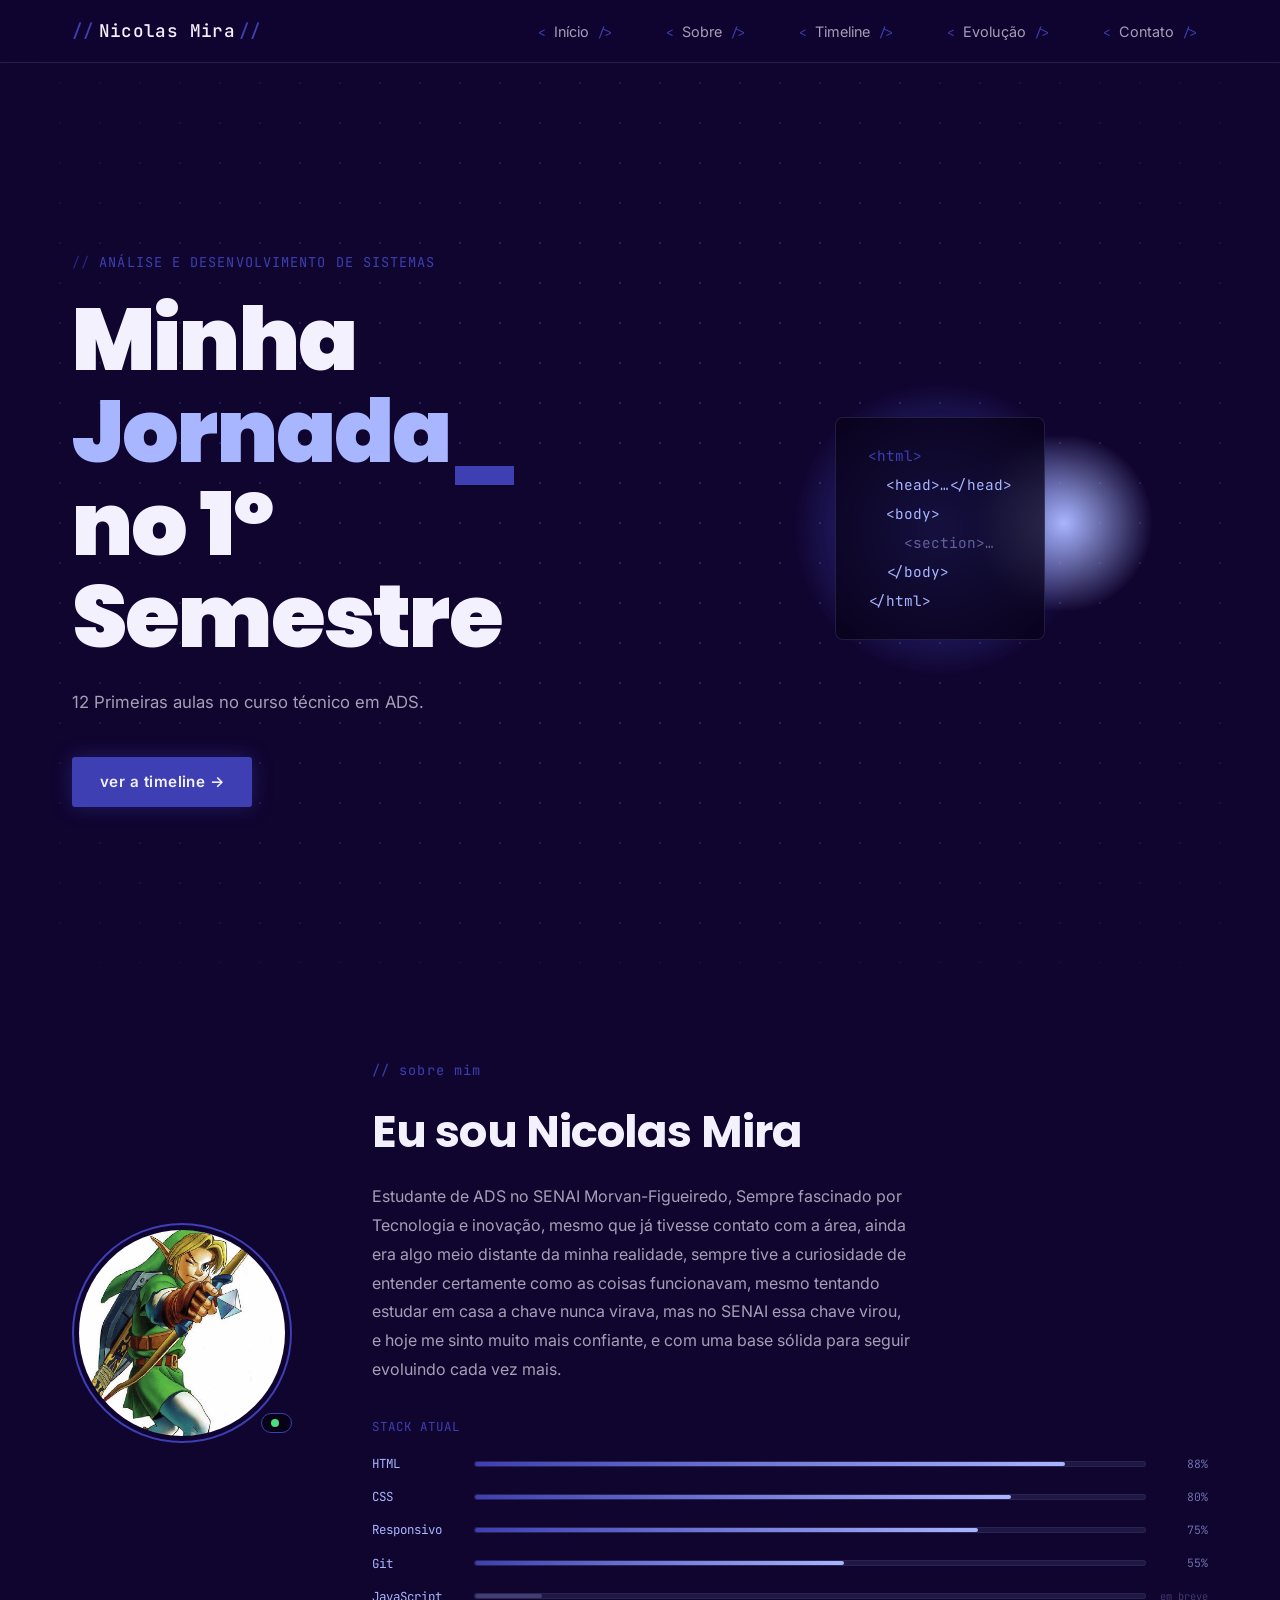
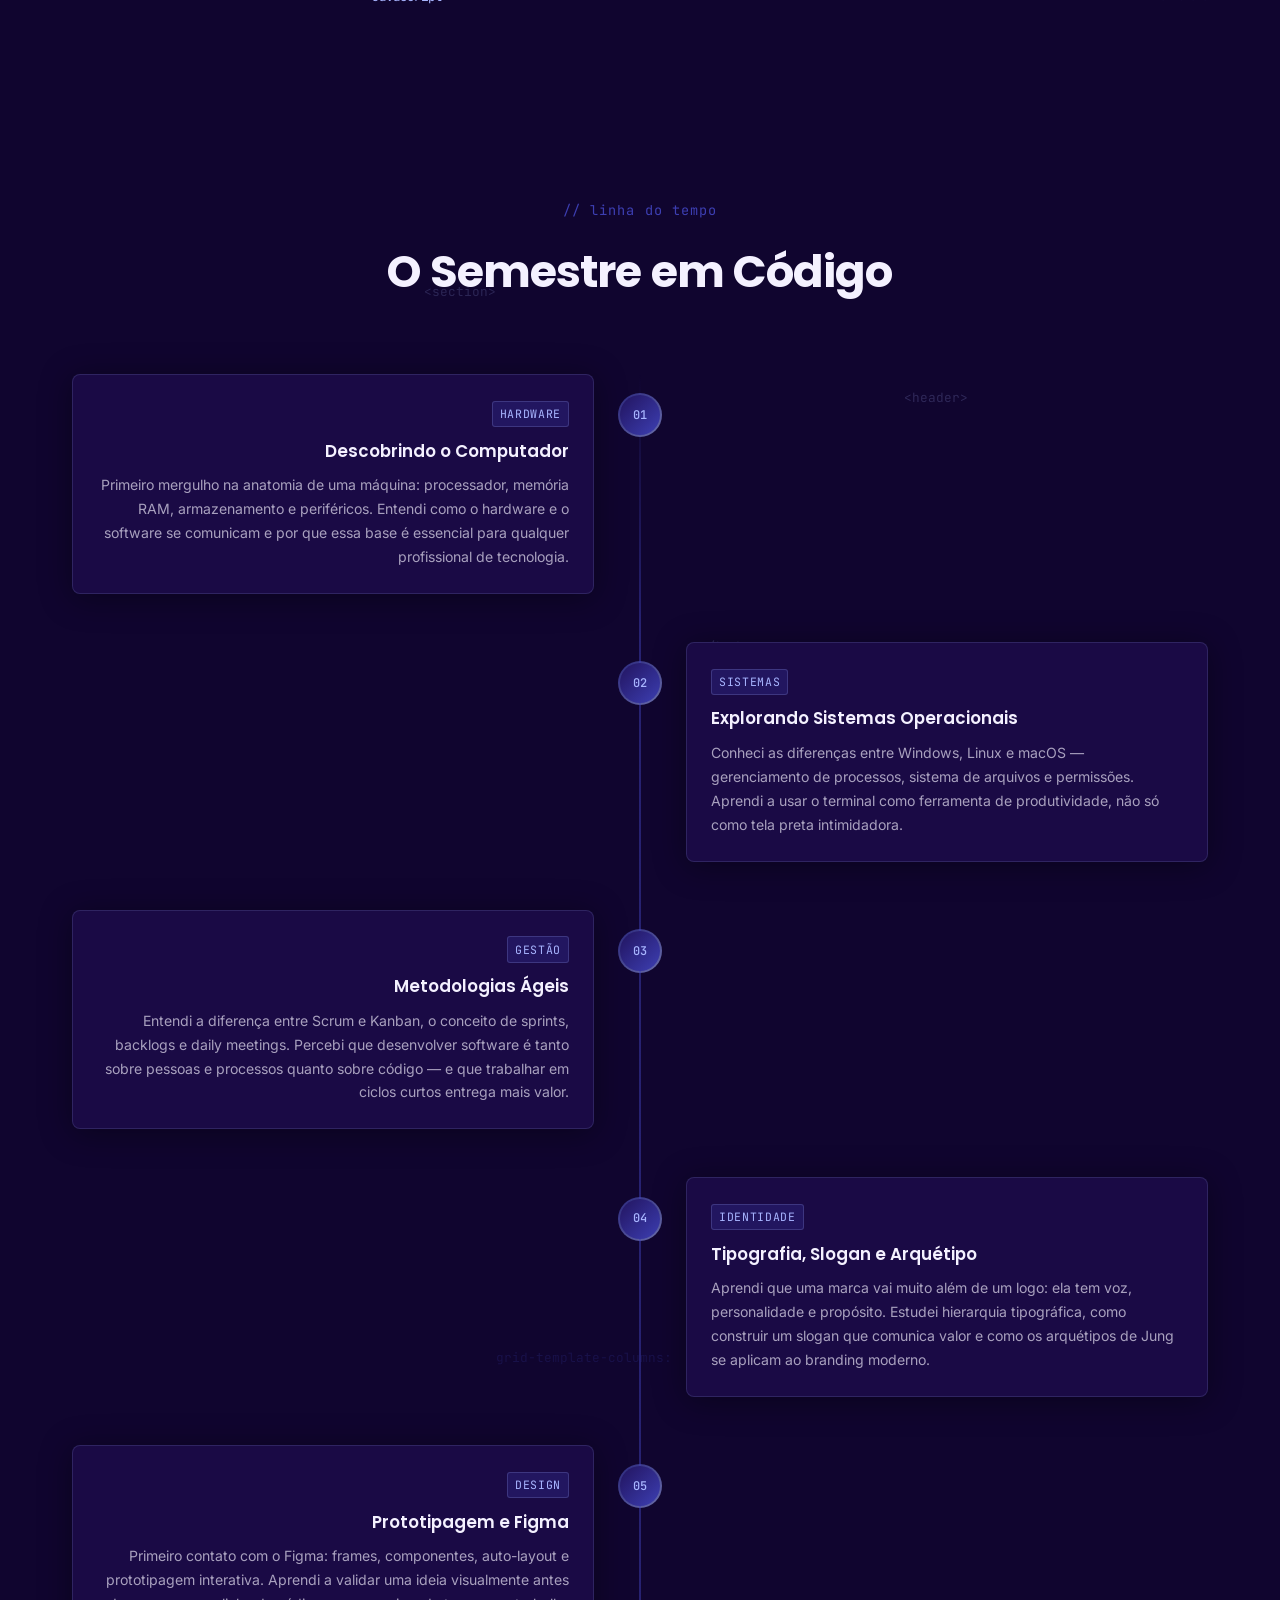
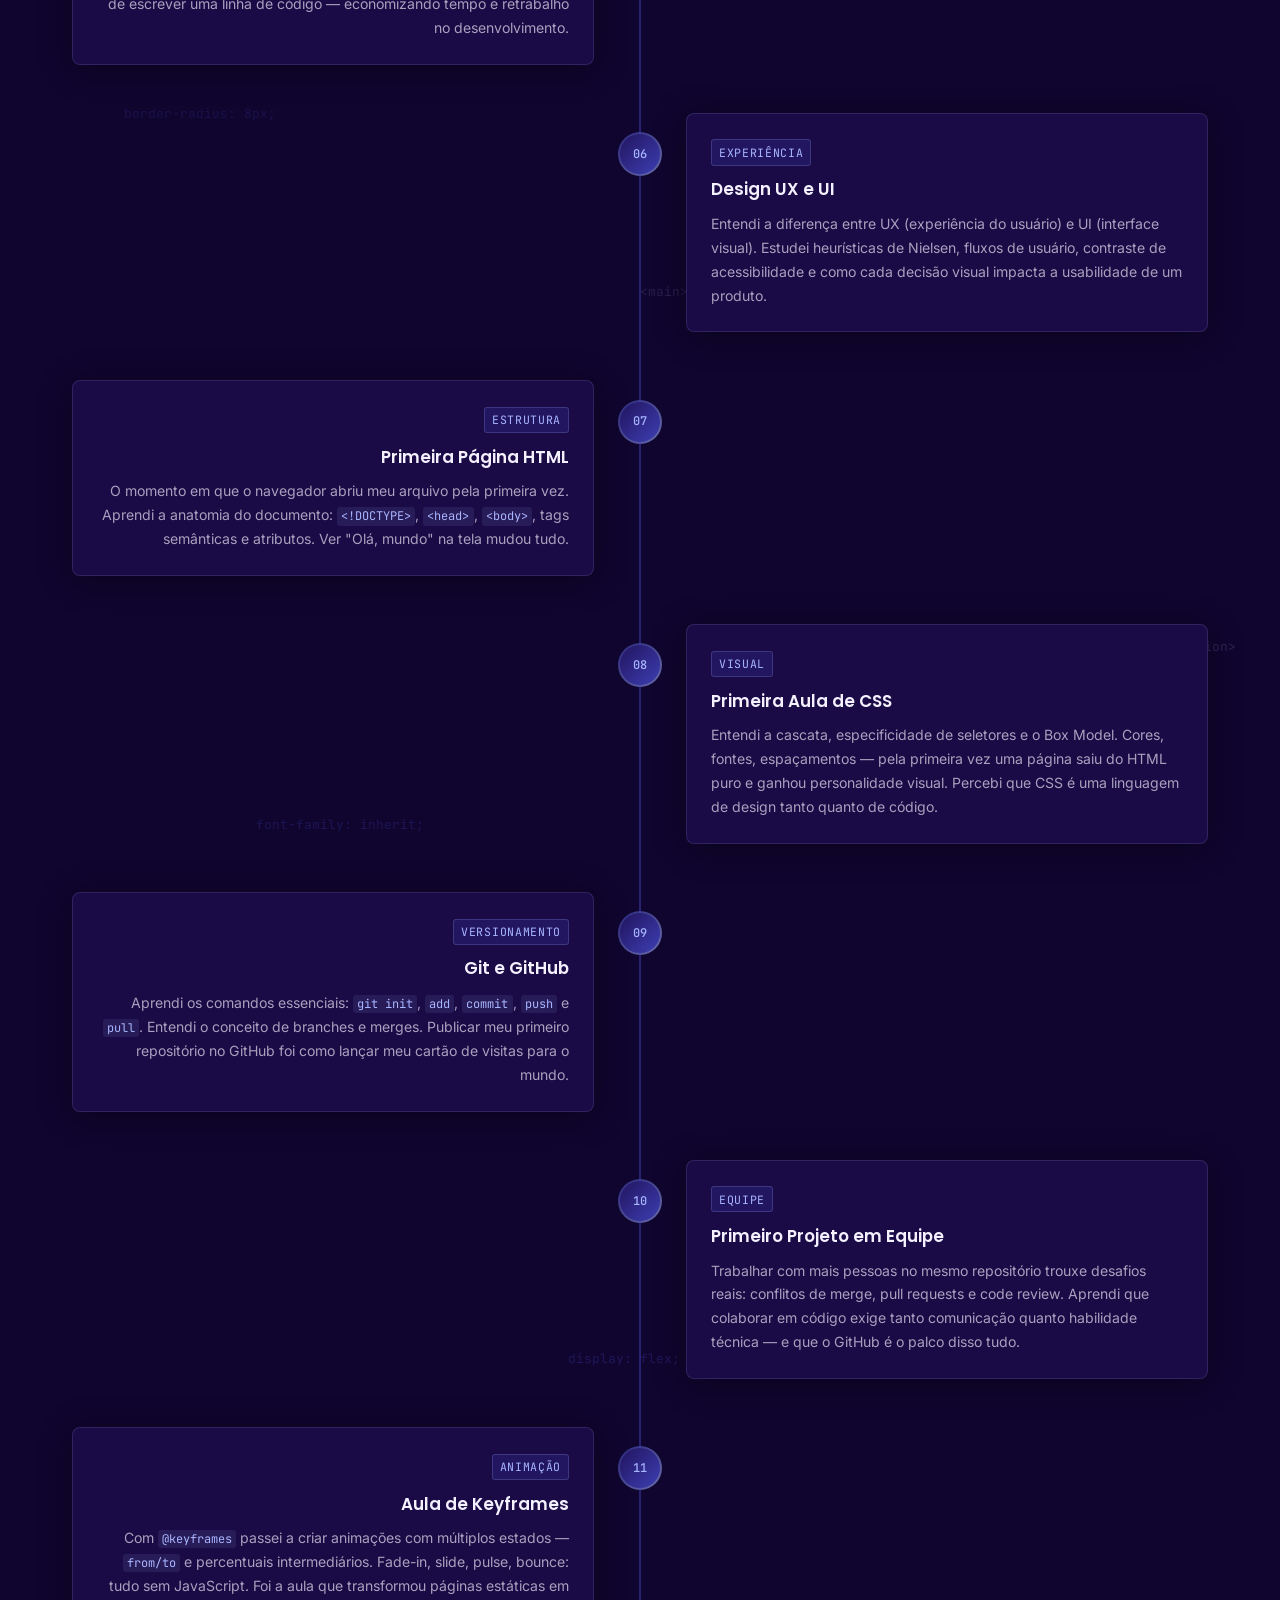
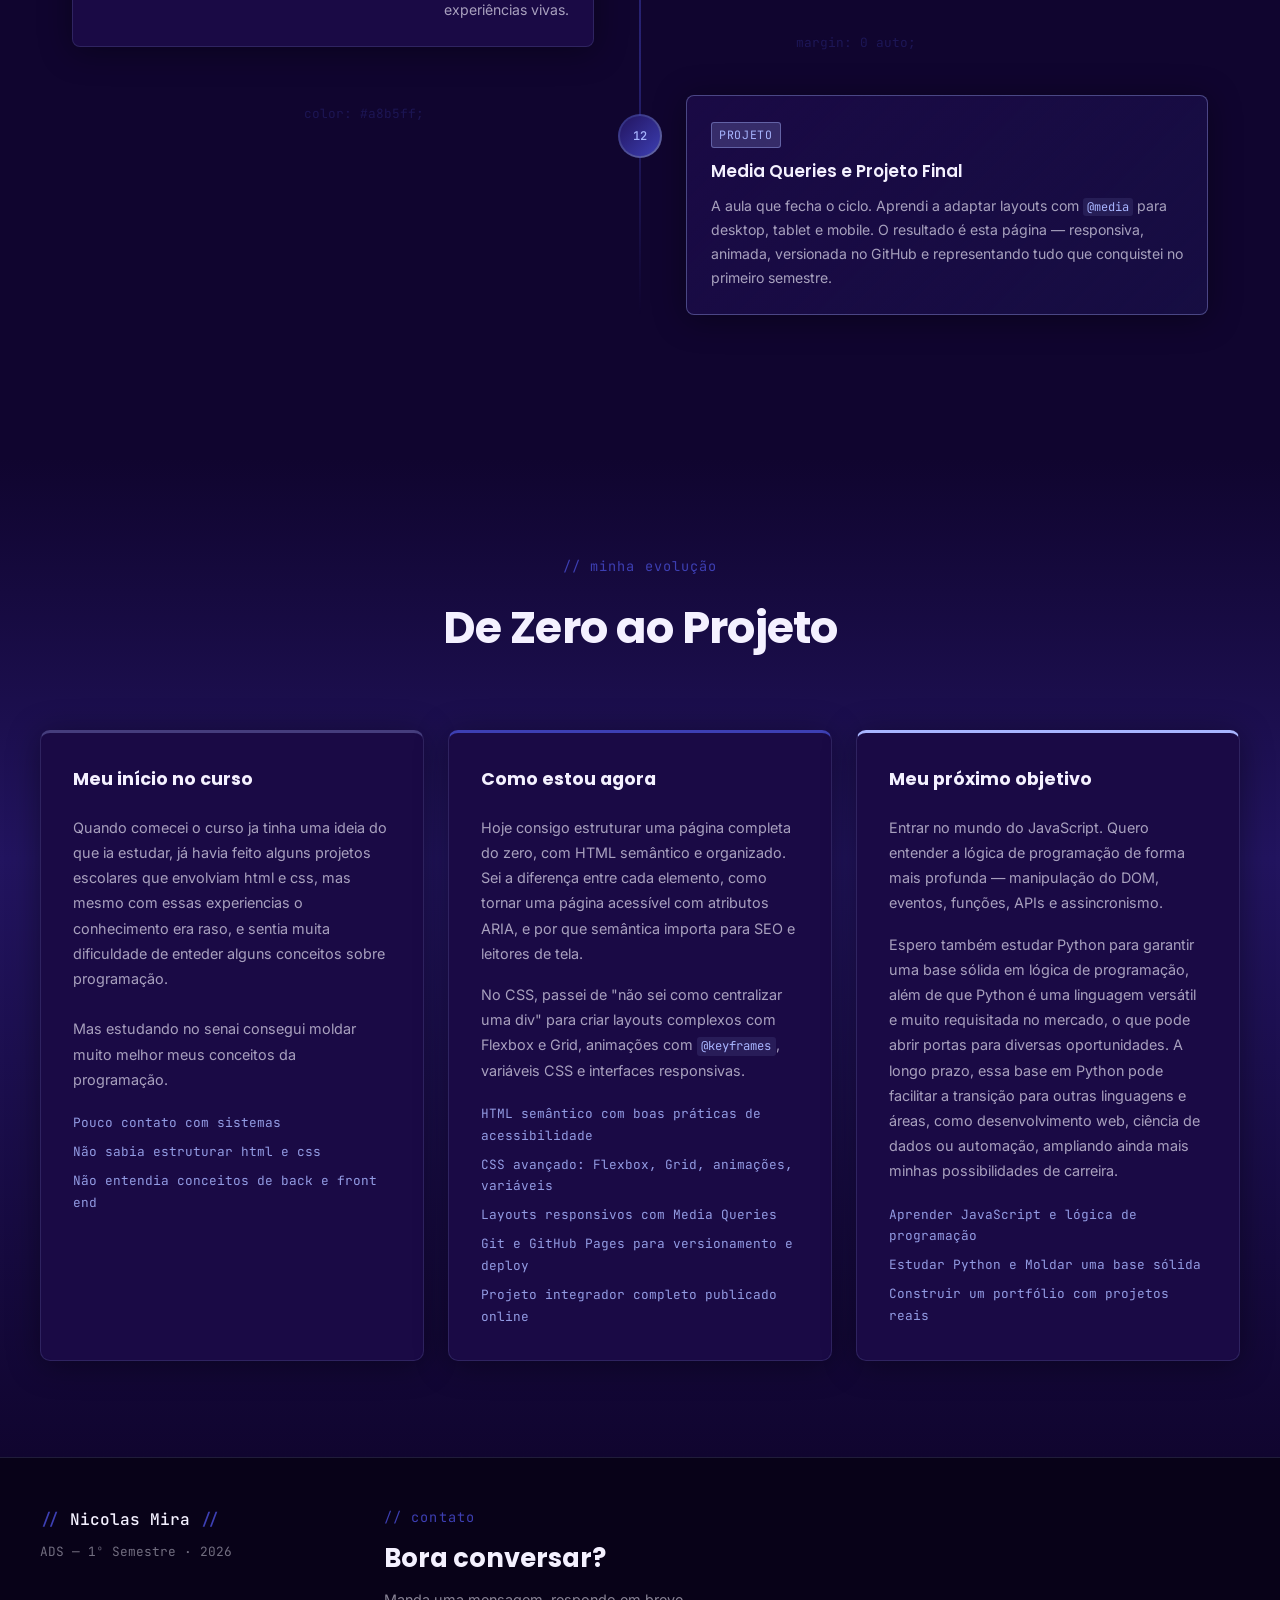
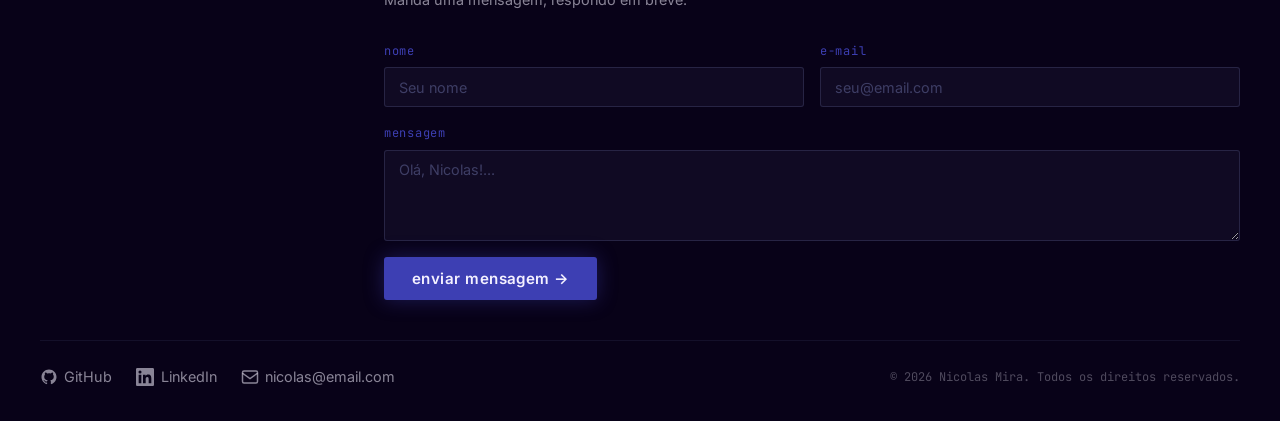
==== commit afb3b8a4: "finalizando projeto" ====
--- a/index.html
+++ b/index.html
@@ -1,360 +1,567 @@
-<!DOCTYPE html>
+<!doctype html>
 <html lang="pt-BR">
-<head>
-  <meta charset="UTF-8" />
-  <meta name="viewport" content="width=device-width, initial-scale=1.0" />
-  <title>Minha Jornada — ADS 1º Semestre</title>
-  <link rel="preconnect" href="https://fonts.googleapis.com" />
-  <link rel="preconnect" href="https://fonts.gstatic.com" crossorigin />
-  <link href="https://fonts.googleapis.com/css2?family=Poppins:wght@400;600;700;900&family=Inter:wght@400;500&family=JetBrains+Mono:wght@400;500&display=swap" rel="stylesheet" />
-  <link rel="stylesheet" href="style.css" />
-  <link rel="icon" href="img/favicon.ico" type="image/x-icon"/>
-</head>
-<body>
-
-  <input type="checkbox" id="nav-check" class="nav-check" />
-
-  <header class="site-header">
-    <div class="header-inner">
-      <a href="#hero" class="logo">
-        <span class="logo-bracket">// </span><span class="logo-text">N</span>
-      </a>
-      <nav class="main-nav" aria-label="Navegação principal">
-        <ul>
-          <li><a href="#hero"><span class="nav-comment"> &lt; </span>Início<span class="nav-comment"> /></span></a></li>
-          <li><a href="#sobre"><span class="nav-comment"> &lt; </span>Sobre<span class="nav-comment"> /></span></a></li>
-          <li><a href="#timeline"><span class="nav-comment"> &lt; </span>Timeline<span class="nav-comment"> /></span></a></li>
-          <li><a href="#evolucao"><span class="nav-comment"> &lt; </span>Evolução<span class="nav-comment"> /></span></a></li>
-          <li><a href="#contato"><span class="nav-comment"> &lt; </span>Contato<span class="nav-comment"> /></span></a></li>
-        </ul>
-      </nav>
-      <label for="nav-check" class="nav-toggle" aria-label="Abrir menu">
-        <span></span><span></span><span></span>
-      </label>
-    </div>
-  </header>
-
-  <main id="main">
-
-    <section id="hero" class="hero-section" aria-label="Apresentação">
-      <div class="hero-content">
-        <p class="hero-eyebrow">Análise e Desenvolvimento de Sistemas</p>
-        <h1 class="hero-title">
-          Minha<br />
-          <span class="hero-highlight">Jornada</span><br />
-          no 1º Semestre
-        </h1>
-        <p class="hero-subtitle">
-          12 aulas. 12 conquistas. Uma linha do tempo de quem chegou sem saber o que era HTML
-          e está entregando um projeto completo com responsividade e animações.
-        </p>
-        <a href="#timeline" class="btn-primary">ver a timeline →</a>
+  <head>
+    <meta charset="UTF-8" />
+    <meta name="viewport" content="width=device-width, initial-scale=1.0" />
+    <title>Minha Jornada — ADS 1º Semestre</title>
+    <link rel="preconnect" href="https://fonts.googleapis.com" />
+    <link rel="preconnect" href="https://fonts.gstatic.com" crossorigin />
+    <link
+      href="https://fonts.googleapis.com/css2?family=Poppins:wght@400;600;700;900&family=Inter:wght@400;500&family=JetBrains+Mono:wght@400;500&display=swap"
+      rel="stylesheet"
+    />
+    <link rel="stylesheet" href="style.css" />
+   <link rel="apple-touch-icon" sizes="180x180" href="favicon_io/apple-touch-icon.png">
+   <link rel="icon" type="image/png" sizes="32x32" href="favicon_io/favicon-32x32.png">
+   <link rel="icon" type="image/png" sizes="16x16" href="favicon_io/favicon-16x16.png">
+   <link rel="manifest" href="favicon_io/site.webmanifest">
+  </head>
+  <body>
+    <input type="checkbox" id="nav-check" class="nav-check" />
+
+    <header class="site-header">
+      <div class="header-inner">
+        <a href="#hero" class="logo">
+          <span class="logo-bracket">// </span
+          ><span class="logo-text">Nicolas Mira</span
+          ><span class="logo-bracket"> //</span>
+        </a>
+        <nav class="main-nav" aria-label="Navegação principal">
+          <ul>
+            <li>
+              <a href="#hero"
+                ><span class="nav-comment"> &lt; </span>Início<span
+                  class="nav-comment"
+                >
+                  /></span
+                ></a
+              >
+            </li>
+            <li>
+              <a href="#sobre"
+                ><span class="nav-comment"> &lt; </span>Sobre<span
+                  class="nav-comment"
+                >
+                  /></span
+                ></a
+              >
+            </li>
+            <li>
+              <a href="#timeline"
+                ><span class="nav-comment"> &lt; </span>Timeline<span
+                  class="nav-comment"
+                >
+                  /></span
+                ></a
+              >
+            </li>
+            <li>
+              <a href="#evolucao"
+                ><span class="nav-comment"> &lt; </span>Evolução<span
+                  class="nav-comment"
+                >
+                  /></span
+                ></a
+              >
+            </li>
+            <li>
+              <a href="#contato"
+                ><span class="nav-comment"> &lt; </span>Contato<span
+                  class="nav-comment"
+                >
+                  /></span
+                ></a
+              >
+            </li>
+          </ul>
+        </nav>
+        <label for="nav-check" class="nav-toggle" aria-label="Abrir menu">
+          <span></span><span></span><span></span>
+        </label>
       </div>
-      <div class="hero-decoration" aria-hidden="true">
-        <div class="deco-circle deco-1"></div>
-        <div class="deco-circle deco-2"></div>
-        <div class="deco-code">
-          <span>&lt;html&gt;</span>
-          <span>&nbsp;&nbsp;&lt;head&gt;…&lt;/head&gt;</span>
-          <span>&nbsp;&nbsp;&lt;body&gt;</span>
-          <span>&nbsp;&nbsp;&nbsp;&nbsp;&lt;section&gt;…</span>
-          <span>&nbsp;&nbsp;&lt;/body&gt;</span>
-          <span>&lt;/html&gt;</span>
+    </header>
+
+    <main id="main">
+      <section id="hero" class="hero-section" aria-label="Apresentação">
+        <div class="hero-dot-grid" aria-hidden="true"></div>
+        <div class="hero-content">
+          <p class="hero-eyebrow">Análise e Desenvolvimento de Sistemas</p>
+          <h1 class="hero-title">
+            Minha<br />
+            <span class="hero-highlight">Jornada</span><br />
+            no 1º Semestre
+          </h1>
+          <p class="hero-subtitle">
+          12 Primeiras aulas no curso técnico em ADS.
+          </p>
+          <a href="#timeline" class="btn-primary">ver a timeline →</a>
+        </div>
+        <div class="hero-decoration" aria-hidden="true">
+          <div class="deco-circle deco-1"></div>
+          <div class="deco-circle deco-2"></div>
+          <div class="deco-code">
+            <span>&lt;html&gt;</span>
+            <span>&nbsp;&nbsp;&lt;head&gt;…&lt;/head&gt;</span>
+            <span>&nbsp;&nbsp;&lt;body&gt;</span>
+            <span>&nbsp;&nbsp;&nbsp;&nbsp;&lt;section&gt;…</span>
+            <span>&nbsp;&nbsp;&lt;/body&gt;</span>
+            <span>&lt;/html&gt;</span>
+          </div>
+        </div>
+      </section>
+
+      <section id="sobre" class="sobre-section" aria-label="Sobre mim">
+        <div class="sobre-inner">
+          <div class="sobre-foto-wrap">
+            <div class="sobre-foto-ring">
+              <img
+                src="img/link.jpg"
+                alt="Foto de Nicolas Mira"
+                class="sobre-foto"
+              />
+            </div>
+            <div class="sobre-foto-deco" aria-hidden="true"></div>
+            <div class="sobre-badge" aria-hidden="true">
+              <span class="badge-dot"></span>
+            </div>
+          </div>
+          <div class="sobre-content">
+            <p class="section-label">// sobre mim</p>
+            <h2 class="section-title sobre-titulo">Eu sou Nicolas Mira</h2>
+            <p class="sobre-bio">
+              Estudante de ADS no SENAI Morvan-Figueiredo, Sempre fascinado por
+              Tecnologia e inovação, mesmo que já tivesse contato com a área,
+              ainda era algo meio distante da minha realidade, sempre tive a
+              curiosidade de entender certamente como as coisas funcionavam,
+              mesmo tentando estudar em casa a chave nunca virava, mas no SENAI
+              essa chave virou, e hoje me sinto muito mais confiante, e com uma
+              base sólida para seguir evoluindo cada vez mais.
+            </p>
+            <div class="skills-block">
+              <p class="skills-label">stack atual</p>
+              <div class="skill-row">
+                <span class="skill-name">HTML</span>
+                <div class="skill-bar">
+                  <div class="skill-fill" style="--w: 88%"></div>
+                </div>
+                <span class="skill-pct">88%</span>
+              </div>
+              <div class="skill-row">
+                <span class="skill-name">CSS</span>
+                <div class="skill-bar">
+                  <div class="skill-fill" style="--w: 80%"></div>
+                </div>
+                <span class="skill-pct">80%</span>
+              </div>
+              <div class="skill-row">
+                <span class="skill-name">Responsivo</span>
+                <div class="skill-bar">
+                  <div class="skill-fill" style="--w: 75%"></div>
+                </div>
+                <span class="skill-pct">75%</span>
+              </div>
+              <div class="skill-row">
+                <span class="skill-name">Git</span>
+                <div class="skill-bar">
+                  <div class="skill-fill" style="--w: 55%"></div>
+                </div>
+                <span class="skill-pct">55%</span>
+              </div>
+              <div class="skill-row">
+                <span class="skill-name">JavaScript</span>
+                <div class="skill-bar">
+                  <div
+                    class="skill-fill skill-fill--dim"
+                    style="--w: 10%"
+                  ></div>
+                </div>
+                <span class="skill-pct skill-pct--dim">em breve</span>
+              </div>
+            </div>
+          </div>
+        </div>
+      </section>
+
+      <section
+        id="timeline"
+        class="timeline-section"
+        aria-label="Timeline do semestre"
+      >
+        <div class="timeline-bg" aria-hidden="true">
+          <span class="tbg-el tbg-1">&lt;html&gt;</span>
+          <span class="tbg-el tbg-2">&lt;/div&gt;</span>
+          <span class="tbg-el tbg-3">color: #a8b5ff;</span>
+          <span class="tbg-el tbg-4">&lt;section&gt;</span>
+          <span class="tbg-el tbg-5">display: flex;</span>
+          <span class="tbg-el tbg-6">&lt;/body&gt;</span>
+          <span class="tbg-el tbg-7">margin: 0 auto;</span>
+          <span class="tbg-el tbg-8">&lt;header&gt;</span>
+          <span class="tbg-el tbg-9">@keyframes {}</span>
+          <span class="tbg-el tbg-10">&lt;/html&gt;</span>
+          <span class="tbg-el tbg-11">border-radius: 8px;</span>
+          <span class="tbg-el tbg-12">&lt;main&gt;</span>
+          <span class="tbg-el tbg-13">grid-template-columns:</span>
+          <span class="tbg-el tbg-14">&lt;/section&gt;</span>
+          <span class="tbg-el tbg-15">font-family: inherit;</span>
+        </div>
+
+        <div class="section-header">
+          <p class="section-label">// linha do tempo</p>
+          <h2 class="section-title">O Semestre em Código</h2>
+          <p class="section-desc"></p>
+        </div>
+
+        <div class="timeline" role="list">
+          <article class="timeline-item" role="listitem">
+            <div class="timeline-dot"><span class="dot-number">01</span></div>
+            <div class="timeline-card">
+              <span class="card-tag">Hardware</span>
+              <h3>Descobrindo o Computador</h3>
+              <p>
+                Primeiro mergulho na anatomia de uma máquina: processador,
+                memória RAM, armazenamento e periféricos. Entendi como o
+                hardware e o software se comunicam e por que essa base é
+                essencial para qualquer profissional de tecnologia.
+              </p>
+            </div>
+          </article>
+          <article class="timeline-item" role="listitem">
+            <div class="timeline-dot"><span class="dot-number">02</span></div>
+            <div class="timeline-card">
+              <span class="card-tag">Sistemas</span>
+              <h3>Explorando Sistemas Operacionais</h3>
+              <p>
+                Conheci as diferenças entre Windows, Linux e macOS —
+                gerenciamento de processos, sistema de arquivos e permissões.
+                Aprendi a usar o terminal como ferramenta de produtividade, não
+                só como tela preta intimidadora.
+              </p>
+            </div>
+          </article>
+          <article class="timeline-item" role="listitem">
+            <div class="timeline-dot"><span class="dot-number">03</span></div>
+            <div class="timeline-card">
+              <span class="card-tag">Gestão</span>
+              <h3>Metodologias Ágeis</h3>
+              <p>
+                Entendi a diferença entre Scrum e Kanban, o conceito de sprints,
+                backlogs e daily meetings. Percebi que desenvolver software é
+                tanto sobre pessoas e processos quanto sobre código — e que
+                trabalhar em ciclos curtos entrega mais valor.
+              </p>
+            </div>
+          </article>
+          <article class="timeline-item" role="listitem">
+            <div class="timeline-dot"><span class="dot-number">04</span></div>
+            <div class="timeline-card">
+              <span class="card-tag">Identidade</span>
+              <h3>Tipografia, Slogan e Arquétipo</h3>
+              <p>
+                Aprendi que uma marca vai muito além de um logo: ela tem voz,
+                personalidade e propósito. Estudei hierarquia tipográfica, como
+                construir um slogan que comunica valor e como os arquétipos de
+                Jung se aplicam ao branding moderno.
+              </p>
+            </div>
+          </article>
+          <article class="timeline-item" role="listitem">
+            <div class="timeline-dot"><span class="dot-number">05</span></div>
+            <div class="timeline-card">
+              <span class="card-tag">Design</span>
+              <h3>Prototipagem e Figma</h3>
+              <p>
+                Primeiro contato com o Figma: frames, componentes, auto-layout e
+                prototipagem interativa. Aprendi a validar uma ideia visualmente
+                antes de escrever uma linha de código — economizando tempo e
+                retrabalho no desenvolvimento.
+              </p>
+            </div>
+          </article>
+          <article class="timeline-item" role="listitem">
+            <div class="timeline-dot"><span class="dot-number">06</span></div>
+            <div class="timeline-card">
+              <span class="card-tag">Experiência</span>
+              <h3>Design UX e UI</h3>
+              <p>
+                Entendi a diferença entre UX (experiência do usuário) e UI
+                (interface visual). Estudei heurísticas de Nielsen, fluxos de
+                usuário, contraste de acessibilidade e como cada decisão visual
+                impacta a usabilidade de um produto.
+              </p>
+            </div>
+          </article>
+          <article class="timeline-item" role="listitem">
+            <div class="timeline-dot"><span class="dot-number">07</span></div>
+            <div class="timeline-card">
+              <span class="card-tag">Estrutura</span>
+              <h3>Primeira Página HTML</h3>
+              <p>
+                O momento em que o navegador abriu meu arquivo pela primeira
+                vez. Aprendi a anatomia do documento:
+                <code>&lt;!DOCTYPE&gt;</code>, <code>&lt;head&gt;</code>,
+                <code>&lt;body&gt;</code>, tags semânticas e atributos. Ver
+                "Olá, mundo" na tela mudou tudo.
+              </p>
+            </div>
+          </article>
+          <article class="timeline-item" role="listitem">
+            <div class="timeline-dot"><span class="dot-number">08</span></div>
+            <div class="timeline-card">
+              <span class="card-tag">Visual</span>
+              <h3>Primeira Aula de CSS</h3>
+              <p>
+                Entendi a cascata, especificidade de seletores e o Box Model.
+                Cores, fontes, espaçamentos — pela primeira vez uma página saiu
+                do HTML puro e ganhou personalidade visual. Percebi que CSS é
+                uma linguagem de design tanto quanto de código.
+              </p>
+            </div>
+          </article>
+          <article class="timeline-item" role="listitem">
+            <div class="timeline-dot"><span class="dot-number">09</span></div>
+            <div class="timeline-card">
+              <span class="card-tag">Versionamento</span>
+              <h3>Git e GitHub</h3>
+              <p>
+                Aprendi os comandos essenciais: <code>git init</code>,
+                <code>add</code>, <code>commit</code>, <code>push</code> e
+                <code>pull</code>. Entendi o conceito de branches e merges.
+                Publicar meu primeiro repositório no GitHub foi como lançar meu
+                cartão de visitas para o mundo.
+              </p>
+            </div>
+          </article>
+          <article class="timeline-item" role="listitem">
+            <div class="timeline-dot"><span class="dot-number">10</span></div>
+            <div class="timeline-card">
+              <span class="card-tag">Equipe</span>
+              <h3>Primeiro Projeto em Equipe</h3>
+              <p>
+                Trabalhar com mais pessoas no mesmo repositório trouxe desafios
+                reais: conflitos de merge, pull requests e code review. Aprendi
+                que colaborar em código exige tanto comunicação quanto
+                habilidade técnica — e que o GitHub é o palco disso tudo.
+              </p>
+            </div>
+          </article>
+          <article class="timeline-item" role="listitem">
+            <div class="timeline-dot"><span class="dot-number">11</span></div>
+            <div class="timeline-card">
+              <span class="card-tag">Animação</span>
+              <h3>Aula de Keyframes</h3>
+              <p>
+                Com <code>@keyframes</code> passei a criar animações com
+                múltiplos estados — <code>from/to</code> e percentuais
+                intermediários. Fade-in, slide, pulse, bounce: tudo sem
+                JavaScript. Foi a aula que transformou páginas estáticas em
+                experiências vivas.
+              </p>
+            </div>
+          </article>
+          <article class="timeline-item" role="listitem">
+            <div class="timeline-dot"><span class="dot-number">12</span></div>
+            <div class="timeline-card card-final">
+              <span class="card-tag tag-final">Projeto</span>
+              <h3>Media Queries e Projeto Final</h3>
+              <p>
+                A aula que fecha o ciclo. Aprendi a adaptar layouts com
+                <code>@media</code> para desktop, tablet e mobile. O resultado é
+                esta página — responsiva, animada, versionada no GitHub e
+                representando tudo que conquistei no primeiro semestre.
+              </p>
+            </div>
+          </article>
+        </div>
+      </section>
+
+      <section
+        id="evolucao"
+        class="evolucao-section"
+        aria-label="Minha Evolução"
+      >
+        <div class="section-header">
+          <p class="section-label">// minha evolução</p>
+          <h2 class="section-title">De Zero ao Projeto</h2>
+        </div>
+        <div class="evolucao-grid">
+          <article class="evolucao-card card-antes">
+ 
+            <h3>Meu início no curso</h3>
+            <div class="evo-content">
+              <p>
+                Quando comecei o curso ja tinha uma ideia do que ia estudar, já
+                havia feito alguns projetos escolares que envolviam html e css,
+                mas mesmo com essas experiencias o conhecimento era raso, e
+                sentia muita dificuldade de enteder alguns conceitos sobre
+                programação.<br> <br> Mas estudando no senai consegui moldar muito melhor
+                meus conceitos da programação. </p>
+              </p>
+              <ul class="evo-list">
+                <li>Pouco contato com sistemas</li>
+                <li>Não sabia estruturar html e css</li>
+                <li>Não entendia conceitos de back e front end</li>
+              </ul>
+            </div>
+          </article>
+          <article class="evolucao-card card-agora">
+            <h3>Como estou agora</h3>
+            <div class="evo-content">
+              <p>
+                Hoje consigo estruturar uma página completa do zero, com HTML
+                semântico e organizado. Sei a diferença entre cada elemento,
+                como tornar uma página acessível com atributos ARIA, e por que
+                semântica importa para SEO e leitores de tela.
+              </p>
+              <p>
+                No CSS, passei de "não sei como centralizar uma div" para criar
+                layouts complexos com Flexbox e Grid, animações com
+                <code>@keyframes</code>, variáveis CSS e interfaces responsivas.
+              </p>
+              <ul class="evo-list">
+                <li> HTML semântico com boas práticas de acessibilidade</li>
+                <li> CSS avançado: Flexbox, Grid, animações, variáveis</li>
+                <li> Layouts responsivos com Media Queries</li>
+                <li> Git e GitHub Pages para versionamento e deploy</li>
+                <li> Projeto integrador completo publicado online</li>
+              </ul>
+            </div>
+          </article>
+          <article class="evolucao-card card-futuro">
+            <h3>Meu próximo objetivo</h3>
+            <div class="evo-content">
+              <p>
+                Entrar no mundo do JavaScript. Quero entender a lógica de
+                programação de forma mais profunda — manipulação do DOM,
+                eventos, funções, APIs e assincronismo.
+              </p>
+              <p>
+               Espero também estudar Python para garantir uma base sólida em lógica de programação, além de que Python é uma linguagem versátil e muito requisitada no mercado, o que pode abrir portas para diversas oportunidades. A longo prazo, essa base em Python pode facilitar a transição para outras linguagens e áreas, como desenvolvimento web, ciência de dados ou automação, ampliando ainda mais minhas possibilidades de carreira.
+              </p>
+              <ul class="evo-list">
+                <li> Aprender JavaScript e lógica de programação</li>
+                <li> Estudar Python e Moldar uma base sólida</li>
+                <li> Construir um portfólio com projetos reais</li>
+              </ul>
+            </div>
+          </article>
+        </div>
+      </section>
+    </main>
+
+    <footer id="contato" class="site-footer">
+      <div class="footer-inner">
+        <div class="footer-top">
+          <div class="footer-brand">
+            <span class="footer-logo"
+              ><span class="logo-bracket">//</span> Nicolas Mira
+              <span class="logo-bracket">//</span></span
+            >
+            <p>ADS — 1º Semestre · 2026</p>
+          </div>
+          <div class="footer-contato-wrap">
+            <p class="section-label footer-label">// contato</p>
+            <h2 class="footer-titulo">Bora conversar?</h2>
+            <p class="footer-desc">Manda uma mensagem, respondo em breve.</p>
+            <form class="contato-form" action="#" method="post">
+              <div class="form-row">
+                <div class="form-group">
+                  <label for="nome">nome</label>
+                  <input
+                    type="text"
+                    id="nome"
+                    name="nome"
+                    placeholder="Seu nome"
+                    required
+                  />
+                </div>
+                <div class="form-group">
+                  <label for="email">e-mail</label>
+                  <input
+                    type="email"
+                    id="email"
+                    name="email"
+                    placeholder="seu@email.com"
+                    required
+                  />
+                </div>
+              </div>
+              <div class="form-group">
+                <label for="mensagem">mensagem</label>
+                <textarea
+                  id="mensagem"
+                  name="mensagem"
+                  rows="4"
+                  placeholder="Olá, Nicolas!..."
+                  required
+                ></textarea>
+              </div>
+              <button type="submit" class="btn-primary btn-form">
+                enviar mensagem →
+              </button>
+            </form>
+          </div>
+        </div>
+        <div class="footer-bottom">
+          <div class="footer-links">
+            <a
+              href="https://github.com/nicolasmira"
+              target="_blank"
+              rel="noopener noreferrer"
+              class="footer-link"
+            >
+              <svg
+                width="18"
+                height="18"
+                viewBox="0 0 24 24"
+                fill="currentColor"
+                aria-hidden="true"
+              >
+                <path
+                  d="M12 2C6.477 2 2 6.477 2 12c0 4.418 2.865 8.166 6.839 9.489.5.092.682-.217.682-.482 0-.237-.009-.868-.013-1.703-2.782.604-3.369-1.34-3.369-1.34-.454-1.155-1.11-1.462-1.11-1.462-.908-.62.069-.608.069-.608 1.003.07 1.531 1.03 1.531 1.03.892 1.529 2.341 1.087 2.91.831.092-.646.35-1.086.636-1.336-2.22-.253-4.555-1.11-4.555-4.943 0-1.091.39-1.984 1.029-2.683-.103-.253-.446-1.27.098-2.647 0 0 .84-.269 2.75 1.025A9.564 9.564 0 0 1 12 6.844c.85.004 1.705.115 2.504.337 1.909-1.294 2.747-1.025 2.747-1.025.546 1.377.202 2.394.1 2.647.64.699 1.028 1.592 1.028 2.683 0 3.842-2.339 4.687-4.566 4.934.359.309.678.919.678 1.852 0 1.336-.012 2.415-.012 2.741 0 .267.18.578.688.48C19.138 20.163 22 16.418 22 12c0-5.523-4.477-10-10-10z"
+                />
+              </svg>
+              GitHub
+            </a>
+            <a
+              href="https://linkedin.com/in/nicolasmira"
+              target="_blank"
+              rel="noopener noreferrer"
+              class="footer-link"
+            >
+              <svg
+                width="18"
+                height="18"
+                viewBox="0 0 24 24"
+                fill="currentColor"
+                aria-hidden="true"
+              >
+                <path
+                  d="M20.447 20.452h-3.554v-5.569c0-1.328-.027-3.037-1.852-3.037-1.853 0-2.136 1.445-2.136 2.939v5.667H9.351V9h3.414v1.561h.046c.477-.9 1.637-1.85 3.37-1.85 3.601 0 4.267 2.37 4.267 5.455v6.286zM5.337 7.433a2.062 2.062 0 0 1-2.063-2.065 2.064 2.064 0 1 1 2.063 2.065zm1.782 13.019H3.555V9h3.564v11.452zM22.225 0H1.771C.792 0 0 .774 0 1.729v20.542C0 23.227.792 24 1.771 24h20.451C23.2 24 24 23.227 24 22.271V1.729C24 .774 23.2 0 22.222 0h.003z"
+                />
+              </svg>
+              LinkedIn
+            </a>
+            <a href="mailto:nicolas@email.com" class="footer-link">
+              <svg
+                width="18"
+                height="18"
+                viewBox="0 0 24 24"
+                fill="none"
+                stroke="currentColor"
+                stroke-width="2"
+                aria-hidden="true"
+              >
+                <rect x="2" y="4" width="20" height="16" rx="2" />
+                <path d="m22 7-10 7L2 7" />
+              </svg>
+              nicolas@email.com
+            </a>
+          </div>
+          <p class="footer-copy">
+            &copy; 2026 Nicolas Mira. Todos os direitos reservados.
+          </p>
         </div>
       </div>
-    </section>
-
-    <section id="sobre" class="sobre-section" aria-label="Sobre mim">
-      <div class="sobre-inner">
-        <div class="sobre-foto-wrap">
-          <div class="sobre-foto-ring">
-            <img src="img/link.jpg" alt="Foto de Nicolas Mira" class="sobre-foto" />
-          </div>
-          <div class="sobre-foto-deco" aria-hidden="true"></div>
-        </div>
-        <div class="sobre-content">
-          <p class="section-label">// sobre mim</p>
-          <h2 class="section-title sobre-titulo">Eu sou Nicolas Mira</h2>
-          <p class="sobre-bio">
-            Estudante de ADS no SENAI Morvan-Figueiredo, Sempre facinado por Tecnologia e inovação, mesmo que já tivesse contato com a área, ainda era algo meio distante da minha realidade, sempre tive a curiosidade de entender certamente como as coisas funcionavam, mesmo tentando estudar em casa a chave nunca virava, mas no SENAI essa chave virou, e hoje me sinto muito mais confiante, e com uma base sólida para seguir evoluindo cada vez mais.
-            
-          </p>
-          <div class="skills-block">
-            <p class="skills-label">stack atual</p>
-            <div class="skill-row">
-              <span class="skill-name">HTML</span>
-              <div class="skill-bar">
-                <div class="skill-fill" style="--w: 88%"></div>
-              </div>
-              <span class="skill-pct">88%</span>
-            </div>
-            <div class="skill-row">
-              <span class="skill-name">CSS</span>
-              <div class="skill-bar">
-                <div class="skill-fill" style="--w: 80%"></div>
-              </div>
-              <span class="skill-pct">80%</span>
-            </div>
-            <div class="skill-row">
-              <span class="skill-name">Responsivo</span>
-              <div class="skill-bar">
-                <div class="skill-fill" style="--w: 75%"></div>
-              </div>
-              <span class="skill-pct">75%</span>
-            </div>
-            <div class="skill-row">
-              <span class="skill-name">Git</span>
-              <div class="skill-bar">
-                <div class="skill-fill" style="--w: 55%"></div>
-              </div>
-              <span class="skill-pct">55%</span>
-            </div>
-            <div class="skill-row">
-              <span class="skill-name">JavaScript</span>
-              <div class="skill-bar">
-                <div class="skill-fill skill-fill--dim" style="--w: 10%"></div>
-              </div>
-              <span class="skill-pct skill-pct--dim">em breve</span>
-            </div>
-          </div>
-        </div>
-      </div>
-    </section>
-
-    <section id="timeline" class="timeline-section" aria-label="Timeline do semestre">
-      <div class="section-header">
-        <p class="section-label">// linha do tempo</p>
-        <h2 class="section-title">O Semestre em Código</h2>
-        <p class="section-desc">
-          Cada aula foi um commit. Aqui está o histórico do que aprendi.
-        </p>
-      </div>
-
-      <div class="timeline" role="list">
-
-        <article class="timeline-item" role="listitem">
-          <div class="timeline-dot"><span class="dot-number">01</span></div>
-          <div class="timeline-card">
-            <span class="card-tag">Fundamentos</span>
-            <h3>Introdução ao Desenvolvimento Web</h3>
-            <p>Primeiro contato com a web como plataforma de desenvolvimento. Entendi a diferença entre front-end e back-end, como funciona o protocolo HTTP e por que o navegador é o ambiente de execução do HTML, CSS e JavaScript.</p>
-          </div>
-        </article>
-
-        <article class="timeline-item" role="listitem">
-          <div class="timeline-dot"><span class="dot-number">02</span></div>
-          <div class="timeline-card">
-            <span class="card-tag">Estrutura</span>
-            <h3>HTML Básico</h3>
-            <p>Aprendi a anatomia de um documento HTML: tags, atributos, aninhamento e semântica. Conheci os elementos estruturais como <code>&lt;header&gt;</code>, <code>&lt;main&gt;</code>, <code>&lt;section&gt;</code> e <code>&lt;footer&gt;</code>.</p>
-          </div>
-        </article>
-
-        <article class="timeline-item" role="listitem">
-          <div class="timeline-dot"><span class="dot-number">03</span></div>
-          <div class="timeline-card">
-            <span class="card-tag">Interação</span>
-            <h3>Formulários HTML</h3>
-            <p>Construí formulários acessíveis usando <code>&lt;input&gt;</code>, <code>&lt;label&gt;</code>, <code>&lt;select&gt;</code> e <code>&lt;textarea&gt;</code>. Entendi a importância dos atributos <code>type</code>, <code>name</code> e <code>required</code> para validação.</p>
-          </div>
-        </article>
-
-        <article class="timeline-item" role="listitem">
-          <div class="timeline-dot"><span class="dot-number">04</span></div>
-          <div class="timeline-card">
-            <span class="card-tag">Visual</span>
-            <h3>CSS Básico</h3>
-            <p>Primeiras estilizações: cores, fontes, backgrounds e bordas. Entendi a cascata, a especificidade dos seletores e como o CSS é aplicado ao DOM. Consegui dar vida visual às minhas páginas pela primeira vez.</p>
-          </div>
-        </article>
-
-        <article class="timeline-item" role="listitem">
-          <div class="timeline-dot"><span class="dot-number">05</span></div>
-          <div class="timeline-card">
-            <span class="card-tag">Layout</span>
-            <h3>Box Model</h3>
-            <p>Desmistifiquei o modelo de caixa do CSS: <code>content</code>, <code>padding</code>, <code>border</code> e <code>margin</code>. Aprendi a diferença entre <code>box-sizing: content-box</code> e <code>border-box</code>, o que mudou completamente meu controle de espaçamento.</p>
-          </div>
-        </article>
-
-        <article class="timeline-item" role="listitem">
-          <div class="timeline-dot"><span class="dot-number">06</span></div>
-          <div class="timeline-card">
-            <span class="card-tag">Layout</span>
-            <h3>Flexbox</h3>
-            <p>Flexbox virou minha ferramenta principal para alinhamentos. Aprendi os eixos principal e cruzado, e propriedades como <code>justify-content</code>, <code>align-items</code> e <code>flex-wrap</code>, resolvendo layouts que antes pareciam impossíveis.</p>
-          </div>
-        </article>
-
-        <article class="timeline-item" role="listitem">
-          <div class="timeline-dot"><span class="dot-number">07</span></div>
-          <div class="timeline-card">
-            <span class="card-tag">Layout</span>
-            <h3>Grid Layout</h3>
-            <p>Com Grid, passei a pensar em layouts bidimensionais. Aprendi a definir <code>grid-template-columns</code>, <code>grid-template-rows</code>, <code>gap</code> e posicionamento com <code>grid-area</code>, construindo estruturas de página completas com poucas linhas.</p>
-          </div>
-        </article>
-
-        <article class="timeline-item" role="listitem">
-          <div class="timeline-dot"><span class="dot-number">08</span></div>
-          <div class="timeline-card">
-            <span class="card-tag">Responsivo</span>
-            <h3>Responsividade</h3>
-            <p>Entendi o conceito de design responsivo: que a página deve se adaptar ao dispositivo do usuário. Aprendi sobre viewport, unidades relativas como <code>%</code>, <code>em</code>, <code>rem</code>, <code>vw</code> e <code>vh</code>, e a lógica mobile-first.</p>
-          </div>
-        </article>
-
-        <article class="timeline-item" role="listitem">
-          <div class="timeline-dot"><span class="dot-number">09</span></div>
-          <div class="timeline-card">
-            <span class="card-tag">Responsivo</span>
-            <h3>Media Queries</h3>
-            <p>Aprendi a usar <code>@media</code> para adaptar estilos a diferentes breakpoints. Implementei layouts distintos para desktop (acima de 1024px), tablet (768–1023px) e smartphone (até 767px), tornando minhas páginas funcionais em qualquer tela.</p>
-          </div>
-        </article>
-
-        <article class="timeline-item" role="listitem">
-          <div class="timeline-dot"><span class="dot-number">10</span></div>
-          <div class="timeline-card">
-            <span class="card-tag">Animação</span>
-            <h3>Animações CSS</h3>
-            <p>Descobri o poder das <code>transition</code> e <code>animation</code> no CSS. Aprendi a criar micro-interações em hover, controlar duração, atraso e <code>timing-function</code>, dando feedback visual ao usuário sem uma linha de JavaScript.</p>
-          </div>
-        </article>
-
-        <article class="timeline-item" role="listitem">
-          <div class="timeline-dot"><span class="dot-number">11</span></div>
-          <div class="timeline-card">
-            <span class="card-tag">Animação</span>
-            <h3>Keyframes</h3>
-            <p>Com <code>@keyframes</code>, passei a criar animações complexas com múltiplos estados. Aprendi a definir <code>from/to</code> e percentuais intermediários, criando efeitos como fade-in, slide, pulse e bounce — como os que estão nesta própria página.</p>
-          </div>
-        </article>
-
-        <article class="timeline-item" role="listitem">
-          <div class="timeline-dot"><span class="dot-number">12</span></div>
-          <div class="timeline-card card-final">
-            <span class="card-tag tag-final">Projeto</span>
-            <h3>Projeto Integrador</h3>
-            <p>A aula que fecha o ciclo. Reunindo tudo: HTML semântico, CSS avançado, responsividade, keyframes e boas práticas. O resultado é esta página — publicada no GitHub Pages e representando a jornada completa do semestre.</p>
-          </div>
-        </article>
-
-      </div>
-    </section>
-
-    <section id="evolucao" class="evolucao-section" aria-label="Minha Evolução">
-      <div class="section-header">
-        <p class="section-label">// minha evolução</p>
-        <h2 class="section-title">De Zero ao Projeto</h2>
-      </div>
-
-      <div class="evolucao-grid">
-
-        <article class="evolucao-card card-antes">
-          <div class="evo-icon" aria-hidden="true"></div>
-          <h3> Meu início no curso </h3>
-          <div class="evo-content">
-            <p>Quando comecei o curso ja tinha uma ideia do que ia estudar, já havia feito alguns projetos escolares que envolviam html e css, mas mesmo com essas experiencias o conhecimento era raso, e sentia muita dificuldade de enteder alguns conceitos sobre programação, mas estudando no senai consegui moldar muito melhor meus conceitos da programação./p>
-            <ul class="evo-list">
-              <li>  Pouco contato com sistemas</li>
-              <li>  Não sabia estruturar html e css</li>
-              <li>  Não entendia conceitos de back e front end</li>
-            </ul>
-          </div>
-        </article>
-
-        <article class="evolucao-card card-agora">
-          <div class="evo-icon" aria-hidden="true">🚀</div>
-          <h3>Quem eu sou agora</h3>
-          <div class="evo-content">
-            <p>Hoje consigo estruturar uma página completa do zero, com HTML semântico e organizado. Sei a diferença entre cada elemento, como tornar uma página acessível com atributos ARIA, e por que semântica importa para SEO e leitores de tela.</p>
-            <p>No CSS, passei de "não sei como centralizar uma div" para criar layouts complexos com Flexbox e Grid, animações com <code>@keyframes</code>, variáveis CSS e interfaces responsivas.</p>
-            <ul class="evo-list">
-              <li>✦ HTML semântico com boas práticas de acessibilidade</li>
-              <li>✦ CSS avançado: Flexbox, Grid, animações, variáveis</li>
-              <li>✦ Layouts responsivos com Media Queries</li>
-              <li>✦ Git e GitHub Pages para versionamento e deploy</li>
-              <li>✦ Projeto integrador completo publicado online</li>
-            </ul>
-          </div>
-        </article>
-
-        <article class="evolucao-card card-futuro">
-          <div class="evo-icon" aria-hidden="true">🎯</div>
-          <h3>Meu próximo objetivo</h3>
-          <div class="evo-content">
-            <p>Entrar no mundo do JavaScript. Quero entender a lógica de programação de forma mais profunda — manipulação do DOM, eventos, funções, APIs e assincronismo.</p>
-            <p>Também pretendo explorar um pouco de Python já que é uma linguagem de programação com muitas portas hoje no mercado de trabalho.</p>
-            <ul class="evo-list">
-              <li>✦ Aprender JavaScript e lógica de programação</li>
-              <li>✦ Explorar React no próximo semestre</li>
-              <li>✦ Construir um portfólio com projetos reais</li>
-              <li>  Explorar melhor a área de back-end</li>
-            </ul>
-          </div>
-        </article>
-
-      </div>
-    </section>
-
-  </main>
-
-  <footer id="contato" class="site-footer">
-    <div class="footer-inner">
-
-      <div class="footer-top">
-        <div class="footer-brand">
-          <span class="footer-logo"><span class="logo-bracket">//</span> Nicolas Mira <span class="logo-bracket">//</span></span>
-          <p>ADS — 1º Semestre · 2026</p>
-        </div>
-
-        <div class="footer-contato-wrap">
-          <p class="section-label footer-label">// contato</p>
-          <h2 class="footer-titulo">Bora conversar?</h2>
-          <p class="footer-desc">Manda uma mensagem, respondo em breve.</p>
-
-          <form class="contato-form" action="#" method="post">
-            <div class="form-row">
-              <div class="form-group">
-                <label for="nome">nome</label>
-                <input type="text" id="nome" name="nome" placeholder="Seu nome" required />
-              </div>
-              <div class="form-group">
-                <label for="email">e-mail</label>
-                <input type="email" id="email" name="email" placeholder="seu@email.com" required />
-              </div>
-            </div>
-            <div class="form-group">
-              <label for="mensagem">mensagem</label>
-              <textarea id="mensagem" name="mensagem" rows="4" placeholder="Olá, Nicolas!..." required></textarea>
-            </div>
-            <button type="submit" class="btn-primary btn-form">enviar mensagem →</button>
-          </form>
-        </div>
-      </div>
-
-      <div class="footer-bottom">
-        <div class="footer-links">
-          <a href="https://github.com/devMiraPy" target="_blank" rel="noopener noreferrer" class="footer-link">
-            <svg width="18" height="18" viewBox="0 0 24 24" fill="currentColor" aria-hidden="true">
-              <path d="M12 2C6.477 2 2 6.477 2 12c0 4.418 2.865 8.166 6.839 9.489.5.092.682-.217.682-.482 0-.237-.009-.868-.013-1.703-2.782.604-3.369-1.34-3.369-1.34-.454-1.155-1.11-1.462-1.11-1.462-.908-.62.069-.608.069-.608 1.003.07 1.531 1.03 1.531 1.03.892 1.529 2.341 1.087 2.91.831.092-.646.35-1.086.636-1.336-2.22-.253-4.555-1.11-4.555-4.943 0-1.091.39-1.984 1.029-2.683-.103-.253-.446-1.27.098-2.647 0 0 .84-.269 2.75 1.025A9.564 9.564 0 0 1 12 6.844c.85.004 1.705.115 2.504.337 1.909-1.294 2.747-1.025 2.747-1.025.546 1.377.202 2.394.1 2.647.64.699 1.028 1.592 1.028 2.683 0 3.842-2.339 4.687-4.566 4.934.359.309.678.919.678 1.852 0 1.336-.012 2.415-.012 2.741 0 .267.18.578.688.48C19.138 20.163 22 16.418 22 12c0-5.523-4.477-10-10-10z"/>
-            </svg>
-            GitHub
-          </a>
-          <a href="mailto:nicolas.mira@edu.senai.br" class="footer-link">
-            <svg width="18" height="18" viewBox="0 0 24 24" fill="none" stroke="currentColor" stroke-width="2" aria-hidden="true">
-              <rect x="2" y="4" width="20" height="16" rx="2"/>
-              <path d="m22 7-10 7L2 7"/>
-            </svg>
-            nicolas.mira@edu.senai.br 
-          </a>
-        </div>
-        <p class="footer-copy">&copy; 2026 Nicolas Mira. Todos os direitos reservados.</p>
-      </div>
-
-    </div>
-  </footer>
-
-</body>
-</html>+    </footer>
+  </body>
+</html>
--- a/style.css
+++ b/style.css
@@ -1,9 +1,3 @@
-@font-face {
-    font-family: 'OldeEnglish';
-    src: url('fonts/OldeEnglish.ttf') format('truetype');
-
-}
-
 :root {
   --azul-fundo: #10052f;
   --azul-padrao: #22145f;
@@ -25,7 +19,9 @@
   --max-w: 1200px;
 }
 
-*, *::before, *::after {
+*,
+*::before,
+*::after {
   box-sizing: border-box;
   margin: 0;
   padding: 0;
@@ -68,43 +64,171 @@
 }
 
 @keyframes fadeIn {
-  from { opacity: 0; transform: translateY(24px); }
-  to   { opacity: 1; transform: translateY(0); }
+  from {
+    opacity: 0;
+    transform: translateY(24px);
+  }
+  to {
+    opacity: 1;
+    transform: translateY(0);
+  }
 }
 
 @keyframes slideInLeft {
-  from { opacity: 0; transform: translateX(-48px); }
-  to   { opacity: 1; transform: translateX(0); }
+  from {
+    opacity: 0;
+    transform: translateX(-48px);
+  }
+  to {
+    opacity: 1;
+    transform: translateX(0);
+  }
 }
 
 @keyframes slideInRight {
-  from { opacity: 0; transform: translateX(48px); }
-  to   { opacity: 1; transform: translateX(0); }
+  from {
+    opacity: 0;
+    transform: translateX(48px);
+  }
+  to {
+    opacity: 1;
+    transform: translateX(0);
+  }
 }
 
 @keyframes pulse {
-  0%, 100% { box-shadow: 0 0 0 0 rgba(61, 63, 179, 0.6); }
-  50%       { box-shadow: 0 0 0 12px rgba(61, 63, 179, 0); }
+  0%,
+  100% {
+    box-shadow: 0 0 0 0 rgba(61, 63, 179, 0.6);
+  }
+  50% {
+    box-shadow: 0 0 0 12px rgba(61, 63, 179, 0);
+  }
 }
 
 @keyframes floatGlow {
-  0%, 100% { transform: translateY(0) scale(1); opacity: 0.15; }
-  50%       { transform: translateY(-20px) scale(1.05); opacity: 0.25; }
+  0%,
+  100% {
+    transform: translateY(0) scale(1);
+    opacity: 0.15;
+  }
+  50% {
+    transform: translateY(-20px) scale(1.05);
+    opacity: 0.25;
+  }
 }
 
 @keyframes blink {
-  0%, 100% { opacity: 1; }
-  50%       { opacity: 0; }
+  0%,
+  100% {
+    opacity: 1;
+  }
+  50% {
+    opacity: 0;
+  }
 }
 
 @keyframes skillGrow {
-  from { width: 0; }
-  to   { width: var(--w); }
+  from {
+    width: 0;
+  }
+  to {
+    width: var(--w);
+  }
 }
 
 @keyframes ringPulse {
-  0%, 100% { box-shadow: 0 0 0 0 rgba(61, 63, 179, 0.5); }
-  50%       { box-shadow: 0 0 0 10px rgba(61, 63, 179, 0); }
+  0%,
+  100% {
+    box-shadow: 0 0 0 0 rgba(61, 63, 179, 0.5);
+  }
+  50% {
+    box-shadow: 0 0 0 10px rgba(61, 63, 179, 0);
+  }
+}
+
+@keyframes floatUp {
+  0% {
+    transform: translateY(0) rotate(0deg);
+    opacity: 0;
+  }
+  8% {
+    opacity: 1;
+  }
+  92% {
+    opacity: 1;
+  }
+  100% {
+    transform: translateY(-110vh) rotate(6deg);
+    opacity: 0;
+  }
+}
+
+@keyframes floatDown {
+  0% {
+    transform: translateY(0) rotate(0deg);
+    opacity: 0;
+  }
+  8% {
+    opacity: 1;
+  }
+  92% {
+    opacity: 1;
+  }
+  100% {
+    transform: translateY(110vh) rotate(-5deg);
+    opacity: 0;
+  }
+}
+
+@keyframes dotGridShift {
+  0% {
+    background-position: 0 0;
+  }
+  100% {
+    background-position: 40px 40px;
+  }
+}
+
+@keyframes badgeFloat {
+  0%,
+  100% {
+    transform: translateX(0);
+  }
+  50% {
+    transform: translateX(-5px);
+  }
+}
+
+@keyframes badgePulse {
+  0%,
+  100% {
+    opacity: 1;
+    box-shadow: 0 0 0 0 rgba(61, 63, 179, 0.6);
+  }
+  50% {
+    opacity: 0.7;
+    box-shadow: 0 0 0 6px rgba(61, 63, 179, 0);
+  }
+}
+
+@keyframes borderSweep {
+  0% {
+    transform: rotate(0deg);
+  }
+  100% {
+    transform: rotate(360deg);
+  }
+}
+
+@keyframes dotNumberGlow {
+  0%,
+  100% {
+    box-shadow: 0 0 0 0 rgba(168, 181, 255, 0.4);
+  }
+  50% {
+    box-shadow: 0 0 12px 4px rgba(61, 63, 179, 0.5);
+  }
 }
 
 .nav-check {
@@ -141,12 +265,9 @@
 }
 
 .logo-text {
-  font-family: 'OldeEnglish', serif ;
+  font-family: var(--font-code);
   margin: 0 0.25rem;
-  font-size: 1.6rem;
-  margin-top: -6px;
-}
-
+}
 
 .logo:hover {
   color: var(--contrastes);
@@ -165,7 +286,9 @@
   font-family: var(--font-body);
   font-size: 0.9rem;
   color: rgba(244, 241, 255, 0.65);
-  transition: color var(--transition), background var(--transition);
+  transition:
+    color var(--transition),
+    background var(--transition);
   padding: 0.3rem 0.65rem;
   border-radius: 4px;
   background: transparent;
@@ -212,9 +335,35 @@
   position: relative;
 }
 
+.hero-dot-grid {
+  position: absolute;
+  inset: 0;
+  background-image: radial-gradient(
+    circle,
+    rgba(168, 181, 255, 0.18) 1px,
+    transparent 1px
+  );
+  background-size: 40px 40px;
+  animation: dotGridShift 8s linear infinite;
+  mask-image: radial-gradient(
+    ellipse 80% 80% at 50% 50%,
+    black 30%,
+    transparent 100%
+  );
+  -webkit-mask-image: radial-gradient(
+    ellipse 80% 80% at 50% 50%,
+    black 30%,
+    transparent 100%
+  );
+  pointer-events: none;
+  z-index: 0;
+}
+
 .hero-content {
   flex: 1;
   animation: fadeIn 0.9s ease both;
+  position: relative;
+  z-index: 1;
 }
 
 .hero-eyebrow {
@@ -227,7 +376,7 @@
 }
 
 .hero-eyebrow::before {
-  content: '// ';
+  content: "// ";
   opacity: 0.6;
 }
 
@@ -247,7 +396,7 @@
 }
 
 .hero-highlight::after {
-  content: '_';
+  content: "_";
   color: var(--destaque);
   animation: blink 1.1s step-end infinite;
 }
@@ -270,7 +419,10 @@
   font-size: 0.95rem;
   font-weight: 600;
   letter-spacing: 0.03em;
-  transition: background var(--transition), transform var(--transition), box-shadow var(--transition);
+  transition:
+    background var(--transition),
+    transform var(--transition),
+    box-shadow var(--transition);
   box-shadow: 0 0 20px rgba(61, 63, 179, 0.4);
 }
 
@@ -287,6 +439,7 @@
   display: flex;
   align-items: center;
   justify-content: center;
+  z-index: 1;
 }
 
 .deco-circle {
@@ -332,8 +485,12 @@
   backdrop-filter: blur(8px);
 }
 
-.deco-code span:nth-child(1) { color: var(--destaque); }
-.deco-code span:nth-child(4) { color: rgba(168, 181, 255, 0.5); }
+.deco-code span:nth-child(1) {
+  color: var(--destaque);
+}
+.deco-code span:nth-child(4) {
+  color: rgba(168, 181, 255, 0.5);
+}
 
 .sobre-section {
   padding: 6rem 2rem;
@@ -386,6 +543,31 @@
   animation: floatGlow 5s ease-in-out infinite;
 }
 
+.sobre-badge {
+  position: absolute;
+  bottom: 10px;
+  right: 0px;
+  z-index: 3;
+  background: var(--preto);
+  border: 1px solid var(--destaque);
+  border-radius: 20px;
+  padding: 0.3rem 0.75rem 0.3rem 0.55rem;
+  display: flex;
+  align-items: center;
+  gap: 0.45rem;
+  animation: badgeFloat 3s ease-in-out infinite;
+}
+
+.badge-dot {
+  display: inline-block;
+  width: 8px;
+  height: 8px;
+  border-radius: 50%;
+  background: #4ade80;
+  flex-shrink: 0;
+  animation: badgePulse 2s ease-in-out infinite;
+}
+
 .sobre-content {
   flex: 1;
 }
@@ -501,6 +683,120 @@
   padding: 6rem 2rem;
   max-width: var(--max-w);
   margin: 0 auto;
+  position: relative;
+}
+
+.timeline-bg {
+  position: absolute;
+  inset: 0;
+  overflow: hidden;
+  pointer-events: none;
+  z-index: 0;
+}
+
+.tbg-el {
+  position: absolute;
+  font-family: var(--font-code);
+  font-size: 0.8rem;
+  white-space: nowrap;
+  user-select: none;
+}
+
+.tbg-1 {
+  left: 3%;
+  top: 85%;
+  color: rgba(61, 63, 179, 0.35);
+  animation: floatUp 22s 2s infinite linear;
+}
+.tbg-2 {
+  left: 12%;
+  top: 10%;
+  color: rgba(168, 181, 255, 0.2);
+  animation: floatDown 28s 0s infinite linear;
+}
+.tbg-3 {
+  left: 22%;
+  top: 90%;
+  color: rgba(61, 63, 179, 0.28);
+  animation: floatUp 19s 5s infinite linear;
+}
+.tbg-4 {
+  left: 32%;
+  top: 5%;
+  color: rgba(168, 181, 255, 0.18);
+  animation: floatDown 25s 1s infinite linear;
+}
+.tbg-5 {
+  left: 44%;
+  top: 80%;
+  color: rgba(61, 63, 179, 0.32);
+  animation: floatUp 21s 8s infinite linear;
+}
+.tbg-6 {
+  left: 55%;
+  top: 15%;
+  color: rgba(168, 181, 255, 0.22);
+  animation: floatDown 30s 3s infinite linear;
+}
+.tbg-7 {
+  left: 63%;
+  top: 88%;
+  color: rgba(61, 63, 179, 0.3);
+  animation: floatUp 24s 6s infinite linear;
+}
+.tbg-8 {
+  left: 72%;
+  top: 8%;
+  color: rgba(168, 181, 255, 0.2);
+  animation: floatDown 20s 9s infinite linear;
+}
+.tbg-9 {
+  left: 80%;
+  top: 75%;
+  color: rgba(61, 63, 179, 0.25);
+  animation: floatUp 26s 4s infinite linear;
+}
+.tbg-10 {
+  left: 88%;
+  top: 20%;
+  color: rgba(168, 181, 255, 0.18);
+  animation: floatDown 23s 7s infinite linear;
+}
+.tbg-11 {
+  left: 7%;
+  top: 45%;
+  color: rgba(61, 63, 179, 0.22);
+  animation: floatUp 32s 11s infinite linear;
+}
+.tbg-12 {
+  left: 50%;
+  top: 50%;
+  color: rgba(168, 181, 255, 0.15);
+  animation: floatDown 27s 14s infinite linear;
+}
+.tbg-13 {
+  left: 38%;
+  top: 35%;
+  color: rgba(61, 63, 179, 0.2);
+  animation: floatUp 35s 2s infinite linear;
+}
+.tbg-14 {
+  left: 93%;
+  top: 60%;
+  color: rgba(168, 181, 255, 0.18);
+  animation: floatDown 29s 10s infinite linear;
+}
+.tbg-15 {
+  left: 18%;
+  top: 65%;
+  color: rgba(61, 63, 179, 0.28);
+  animation: floatUp 18s 16s infinite linear;
+}
+
+.timeline-section > .section-header,
+.timeline-section > .timeline {
+  position: relative;
+  z-index: 1;
 }
 
 .timeline {
@@ -508,7 +804,7 @@
 }
 
 .timeline::before {
-  content: '';
+  content: "";
   position: absolute;
   left: 50%;
   top: 0;
@@ -556,18 +852,42 @@
   animation: slideInRight 0.7s ease both;
 }
 
-.timeline-item:nth-child(1)  .timeline-card { animation-delay: 0.05s; }
-.timeline-item:nth-child(2)  .timeline-card { animation-delay: 0.1s;  }
-.timeline-item:nth-child(3)  .timeline-card { animation-delay: 0.15s; }
-.timeline-item:nth-child(4)  .timeline-card { animation-delay: 0.2s;  }
-.timeline-item:nth-child(5)  .timeline-card { animation-delay: 0.25s; }
-.timeline-item:nth-child(6)  .timeline-card { animation-delay: 0.3s;  }
-.timeline-item:nth-child(7)  .timeline-card { animation-delay: 0.35s; }
-.timeline-item:nth-child(8)  .timeline-card { animation-delay: 0.4s;  }
-.timeline-item:nth-child(9)  .timeline-card { animation-delay: 0.45s; }
-.timeline-item:nth-child(10) .timeline-card { animation-delay: 0.5s;  }
-.timeline-item:nth-child(11) .timeline-card { animation-delay: 0.55s; }
-.timeline-item:nth-child(12) .timeline-card { animation-delay: 0.6s;  }
+.timeline-item:nth-child(1) .timeline-card {
+  animation-delay: 0.05s;
+}
+.timeline-item:nth-child(2) .timeline-card {
+  animation-delay: 0.1s;
+}
+.timeline-item:nth-child(3) .timeline-card {
+  animation-delay: 0.15s;
+}
+.timeline-item:nth-child(4) .timeline-card {
+  animation-delay: 0.2s;
+}
+.timeline-item:nth-child(5) .timeline-card {
+  animation-delay: 0.25s;
+}
+.timeline-item:nth-child(6) .timeline-card {
+  animation-delay: 0.3s;
+}
+.timeline-item:nth-child(7) .timeline-card {
+  animation-delay: 0.35s;
+}
+.timeline-item:nth-child(8) .timeline-card {
+  animation-delay: 0.4s;
+}
+.timeline-item:nth-child(9) .timeline-card {
+  animation-delay: 0.45s;
+}
+.timeline-item:nth-child(10) .timeline-card {
+  animation-delay: 0.5s;
+}
+.timeline-item:nth-child(11) .timeline-card {
+  animation-delay: 0.55s;
+}
+.timeline-item:nth-child(12) .timeline-card {
+  animation-delay: 0.6s;
+}
 
 .timeline-dot {
   display: flex;
@@ -583,20 +903,39 @@
   width: 44px;
   height: 44px;
   border-radius: 50%;
-  background: var(--azul-padrao);
-  border: 2px solid var(--destaque);
+  background: linear-gradient(135deg, var(--azul-padrao), var(--destaque));
+  border: 2px solid transparent;
+  background-clip: padding-box;
   font-family: var(--font-code);
   font-size: 0.75rem;
   font-weight: 500;
   color: var(--contrastes);
   flex-shrink: 0;
-  animation: pulse 3s ease-in-out infinite;
-  transition: background var(--transition), border-color var(--transition);
+  position: relative;
+  transition:
+    transform var(--transition),
+    color var(--transition);
+  animation: dotNumberGlow 3s ease-in-out infinite;
+}
+
+.dot-number::before {
+  content: "";
+  position: absolute;
+  inset: -2px;
+  border-radius: 50%;
+  background: linear-gradient(135deg, var(--destaque), var(--contrastes));
+  z-index: -1;
+  transition: opacity var(--transition);
+  opacity: 0.6;
 }
 
 .timeline-item:hover .dot-number {
-  background: var(--destaque);
-  border-color: var(--contrastes);
+  transform: scale(1.15);
+  color: #fff;
+}
+
+.timeline-item:hover .dot-number::before {
+  opacity: 1;
 }
 
 .timeline-card {
@@ -604,14 +943,17 @@
   border: 1px solid var(--card-border);
   border-radius: 8px;
   padding: 1.5rem;
-  transition: border-color var(--transition), box-shadow var(--transition), transform var(--transition);
+  transition:
+    border-color var(--transition),
+    box-shadow var(--transition),
+    transform var(--transition);
   box-shadow: var(--shadow-card);
   position: relative;
   overflow: hidden;
 }
 
 .timeline-card::before {
-  content: '';
+  content: "";
   position: absolute;
   top: 0;
   left: 0;
@@ -679,7 +1021,12 @@
 
 .evolucao-section {
   padding: 6rem 2rem;
-  background: linear-gradient(180deg, var(--azul-fundo) 0%, var(--azul-padrao) 40%, var(--azul-fundo) 100%);
+  background: linear-gradient(
+    180deg,
+    var(--azul-fundo) 0%,
+    var(--azul-padrao) 40%,
+    var(--azul-fundo) 100%
+  );
 }
 
 .evolucao-section .section-header {
@@ -700,20 +1047,74 @@
   border: 1px solid var(--card-border);
   border-radius: 10px;
   padding: 2rem;
-  transition: border-color var(--transition), box-shadow var(--transition), transform var(--transition);
+  transition:
+    border-color var(--transition),
+    box-shadow var(--transition),
+    transform var(--transition);
   box-shadow: var(--shadow-card);
   animation: fadeIn 0.8s ease both;
+  position: relative;
+  overflow: hidden;
+  isolation: isolate;
+}
+
+.evolucao-card::before {
+  content: "";
+  position: absolute;
+  inset: -2px;
+  border-radius: 12px;
+  background: conic-gradient(
+    from 0deg,
+    transparent 0deg,
+    var(--destaque) 60deg,
+    var(--contrastes) 120deg,
+    transparent 180deg,
+    transparent 360deg
+  );
+  z-index: -1;
+  opacity: 0;
+  transition: opacity 0.4s ease;
+  animation: borderSweep 3s linear infinite paused;
+}
+
+.evolucao-card::after {
+  content: "";
+  position: absolute;
+  inset: 1px;
+  border-radius: 9px;
+  background: var(--card-bg);
+  z-index: -1;
+}
+
+.evolucao-card:hover::before {
+  opacity: 1;
+  animation-play-state: running;
 }
 
 .evolucao-card:hover {
-  border-color: rgba(168, 181, 255, 0.4);
+  transform: translateY(-4px);
   box-shadow: 0 8px 40px rgba(61, 63, 179, 0.3);
-  transform: translateY(-4px);
-}
-
-.card-antes  { animation-delay: 0.1s;  border-top: 3px solid rgba(168, 181, 255, 0.3); }
-.card-agora  { animation-delay: 0.25s; border-top: 3px solid var(--destaque); }
-.card-futuro { animation-delay: 0.4s;  border-top: 3px solid var(--contrastes); }
+  border-color: transparent;
+}
+
+.card-antes {
+  animation-delay: 0.1s;
+  border-top: 3px solid rgba(168, 181, 255, 0.3);
+}
+.card-agora {
+  animation-delay: 0.25s;
+  border-top: 3px solid var(--destaque);
+}
+.card-futuro {
+  animation-delay: 0.4s;
+  border-top: 3px solid var(--contrastes);
+}
+
+.card-antes::after,
+.card-agora::after,
+.card-futuro::after {
+  border-radius: 9px;
+}
 
 .evo-icon {
   font-size: 2rem;
@@ -840,7 +1241,9 @@
   font-family: var(--font-body);
   font-size: 0.9rem;
   padding: 0.65rem 0.9rem;
-  transition: border-color var(--transition), box-shadow var(--transition);
+  transition:
+    border-color var(--transition),
+    box-shadow var(--transition);
   resize: vertical;
   outline: none;
   width: 100%;
@@ -897,7 +1300,6 @@
 }
 
 @media (max-width: 1023px) {
-
   .hero-section {
     flex-direction: column;
     padding: 5rem 1.5rem 3rem;
@@ -906,7 +1308,9 @@
     text-align: center;
   }
 
-  .hero-content { order: 1; }
+  .hero-content {
+    order: 1;
+  }
 
   .hero-subtitle {
     margin-left: auto;
@@ -937,6 +1341,11 @@
   .sobre-bio {
     margin-left: auto;
     margin-right: auto;
+  }
+
+  .sobre-badge {
+    bottom: 10px;
+    right: 0;
   }
 
   .timeline::before {
@@ -985,7 +1394,6 @@
 }
 
 @media (max-width: 767px) {
-
   .header-inner {
     padding: 1rem 1.25rem;
     position: relative;
@@ -1010,12 +1418,10 @@
   .nav-check:checked ~ .site-header .nav-toggle span:nth-child(1) {
     transform: translateY(7px) rotate(45deg);
   }
-
   .nav-check:checked ~ .site-header .nav-toggle span:nth-child(2) {
     opacity: 0;
     transform: scaleX(0);
   }
-
   .nav-check:checked ~ .site-header .nav-toggle span:nth-child(3) {
     transform: translateY(-7px) rotate(-45deg);
   }
@@ -1056,6 +1462,11 @@
     height: 160px;
   }
 
+  .sobre-badge {
+    bottom: 8px;
+    right: 10px;
+  }
+
   .timeline-section,
   .evolucao-section {
     padding: 4rem 1.25rem;
@@ -1111,8 +1522,10 @@
 }
 
 @media (prefers-reduced-motion: reduce) {
-  *, *::before, *::after {
+  *,
+  *::before,
+  *::after {
     animation-duration: 0.01ms !important;
     transition-duration: 0.01ms !important;
   }
-}+}
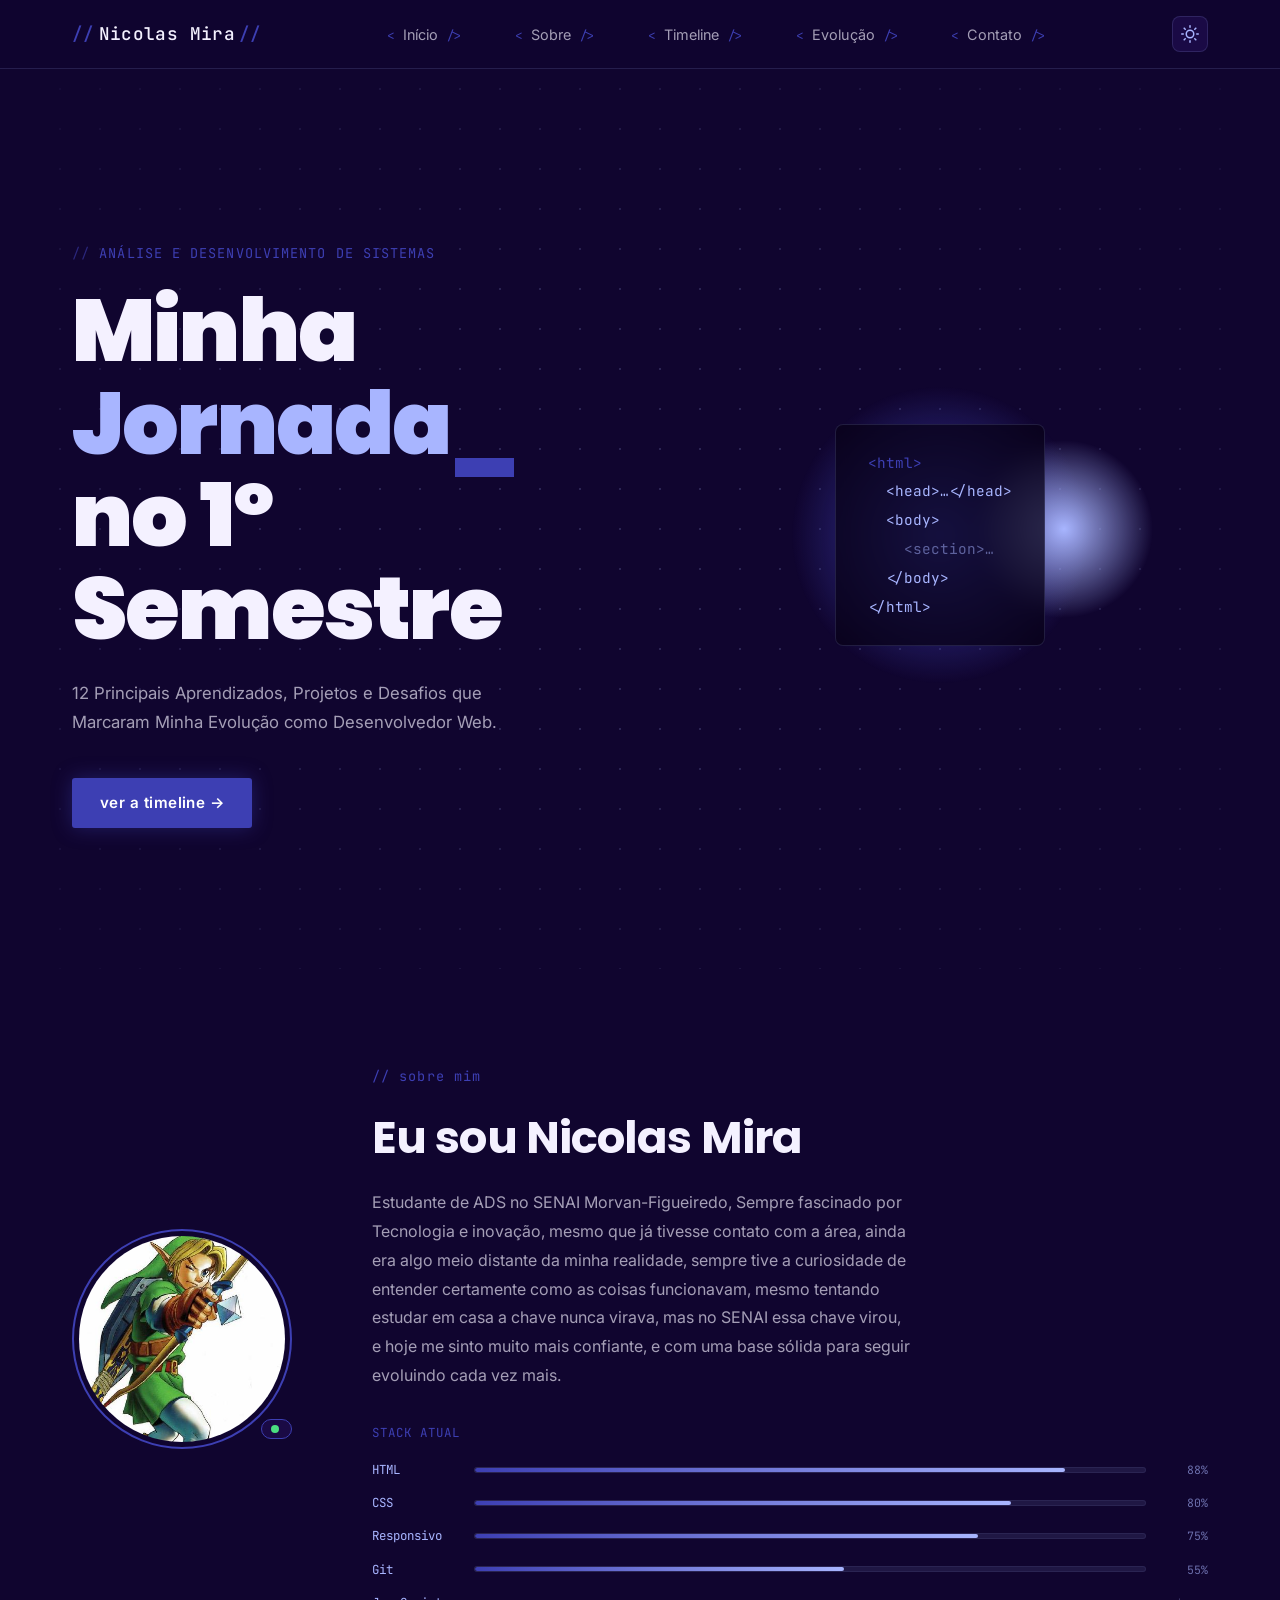
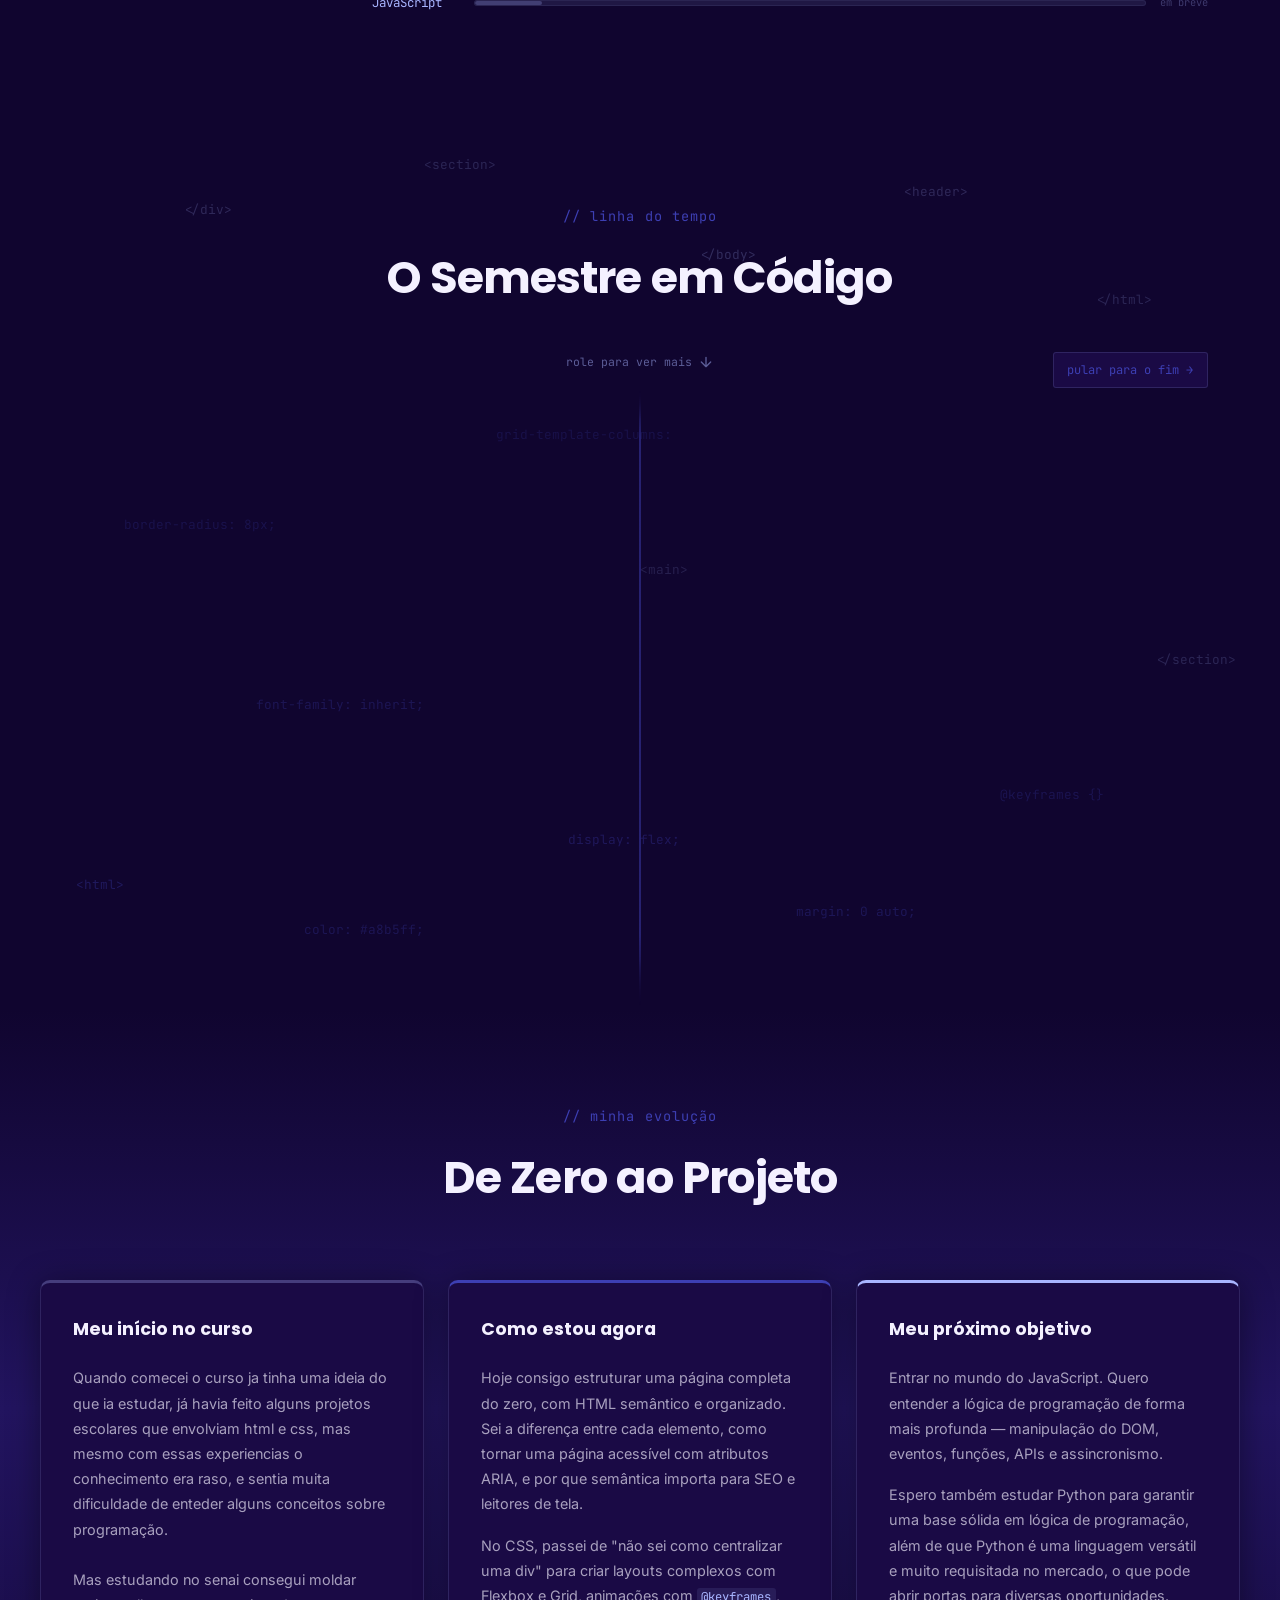
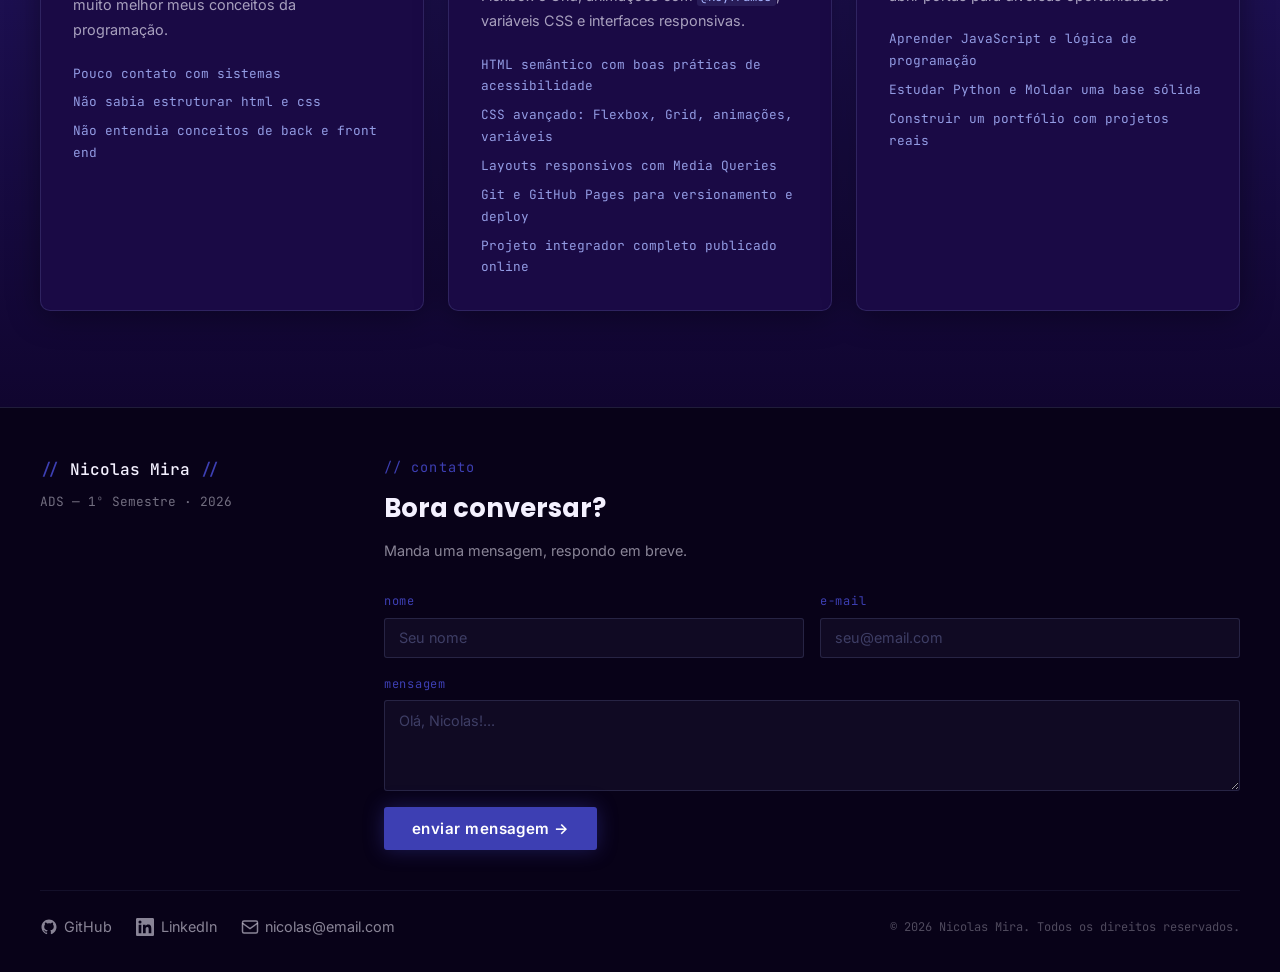
==== commit e2a2e878: "finalização" ====
--- a/index.html
+++ b/index.html
@@ -11,13 +11,28 @@
       rel="stylesheet"
     />
     <link rel="stylesheet" href="style.css" />
-   <link rel="apple-touch-icon" sizes="180x180" href="favicon_io/apple-touch-icon.png">
-   <link rel="icon" type="image/png" sizes="32x32" href="favicon_io/favicon-32x32.png">
-   <link rel="icon" type="image/png" sizes="16x16" href="favicon_io/favicon-16x16.png">
-   <link rel="manifest" href="favicon_io/site.webmanifest">
+    <link
+      rel="apple-touch-icon"
+      sizes="180x180"
+      href="favicon_io/apple-touch-icon.png"
+    />
+    <link
+      rel="icon"
+      type="image/png"
+      sizes="32x32"
+      href="favicon_io/favicon-32x32.png"
+    />
+    <link
+      rel="icon"
+      type="image/png"
+      sizes="16x16"
+      href="favicon_io/favicon-16x16.png"
+    />
+    <link rel="manifest" href="favicon_io/site.webmanifest" />
   </head>
   <body>
     <input type="checkbox" id="nav-check" class="nav-check" />
+    <input type="checkbox" id="theme-check" class="theme-check" />
 
     <header class="site-header">
       <div class="header-inner">
@@ -75,9 +90,55 @@
             </li>
           </ul>
         </nav>
-        <label for="nav-check" class="nav-toggle" aria-label="Abrir menu">
-          <span></span><span></span><span></span>
-        </label>
+        <div class="header-actions">
+          <label
+            for="theme-check"
+            class="theme-toggle"
+            aria-label="Alternar tema"
+          >
+            <span class="theme-icon theme-icon--sun">
+              <svg
+                width="18"
+                height="18"
+                viewBox="0 0 24 24"
+                fill="none"
+                stroke="currentColor"
+                stroke-width="2"
+                stroke-linecap="round"
+                stroke-linejoin="round"
+                aria-hidden="true"
+              >
+                <circle cx="12" cy="12" r="5" />
+                <line x1="12" y1="1" x2="12" y2="3" />
+                <line x1="12" y1="21" x2="12" y2="23" />
+                <line x1="4.22" y1="4.22" x2="5.64" y2="5.64" />
+                <line x1="18.36" y1="18.36" x2="19.78" y2="19.78" />
+                <line x1="1" y1="12" x2="3" y2="12" />
+                <line x1="21" y1="12" x2="23" y2="12" />
+                <line x1="4.22" y1="19.78" x2="5.64" y2="18.36" />
+                <line x1="18.36" y1="5.64" x2="19.78" y2="4.22" />
+              </svg>
+            </span>
+            <span class="theme-icon theme-icon--moon">
+              <svg
+                width="18"
+                height="18"
+                viewBox="0 0 24 24"
+                fill="none"
+                stroke="currentColor"
+                stroke-width="2"
+                stroke-linecap="round"
+                stroke-linejoin="round"
+                aria-hidden="true"
+              >
+                <path d="M21 12.79A9 9 0 1 1 11.21 3 7 7 0 0 0 21 12.79z" />
+              </svg>
+            </span>
+          </label>
+          <label for="nav-check" class="nav-toggle" aria-label="Abrir menu">
+            <span></span><span></span><span></span>
+          </label>
+        </div>
       </div>
     </header>
 
@@ -92,7 +153,8 @@
             no 1º Semestre
           </h1>
           <p class="hero-subtitle">
-          12 Primeiras aulas no curso técnico em ADS.
+            12 Principais Aprendizados, Projetos e Desafios que Marcaram Minha
+            Evolução como Desenvolvedor Web.
           </p>
           <a href="#timeline" class="btn-primary">ver a timeline →</a>
         </div>
@@ -211,166 +273,187 @@
           <p class="section-desc"></p>
         </div>
 
-        <div class="timeline" role="list">
-          <article class="timeline-item" role="listitem">
-            <div class="timeline-dot"><span class="dot-number">01</span></div>
-            <div class="timeline-card">
-              <span class="card-tag">Hardware</span>
-              <h3>Descobrindo o Computador</h3>
-              <p>
-                Primeiro mergulho na anatomia de uma máquina: processador,
-                memória RAM, armazenamento e periféricos. Entendi como o
-                hardware e o software se comunicam e por que essa base é
-                essencial para qualquer profissional de tecnologia.
-              </p>
-            </div>
-          </article>
-          <article class="timeline-item" role="listitem">
-            <div class="timeline-dot"><span class="dot-number">02</span></div>
-            <div class="timeline-card">
-              <span class="card-tag">Sistemas</span>
-              <h3>Explorando Sistemas Operacionais</h3>
-              <p>
-                Conheci as diferenças entre Windows, Linux e macOS —
-                gerenciamento de processos, sistema de arquivos e permissões.
-                Aprendi a usar o terminal como ferramenta de produtividade, não
-                só como tela preta intimidadora.
-              </p>
-            </div>
-          </article>
-          <article class="timeline-item" role="listitem">
-            <div class="timeline-dot"><span class="dot-number">03</span></div>
-            <div class="timeline-card">
-              <span class="card-tag">Gestão</span>
-              <h3>Metodologias Ágeis</h3>
-              <p>
-                Entendi a diferença entre Scrum e Kanban, o conceito de sprints,
-                backlogs e daily meetings. Percebi que desenvolver software é
-                tanto sobre pessoas e processos quanto sobre código — e que
-                trabalhar em ciclos curtos entrega mais valor.
-              </p>
-            </div>
-          </article>
-          <article class="timeline-item" role="listitem">
-            <div class="timeline-dot"><span class="dot-number">04</span></div>
-            <div class="timeline-card">
-              <span class="card-tag">Identidade</span>
-              <h3>Tipografia, Slogan e Arquétipo</h3>
-              <p>
-                Aprendi que uma marca vai muito além de um logo: ela tem voz,
-                personalidade e propósito. Estudei hierarquia tipográfica, como
-                construir um slogan que comunica valor e como os arquétipos de
-                Jung se aplicam ao branding moderno.
-              </p>
-            </div>
-          </article>
-          <article class="timeline-item" role="listitem">
-            <div class="timeline-dot"><span class="dot-number">05</span></div>
-            <div class="timeline-card">
-              <span class="card-tag">Design</span>
-              <h3>Prototipagem e Figma</h3>
-              <p>
-                Primeiro contato com o Figma: frames, componentes, auto-layout e
-                prototipagem interativa. Aprendi a validar uma ideia visualmente
-                antes de escrever uma linha de código — economizando tempo e
-                retrabalho no desenvolvimento.
-              </p>
-            </div>
-          </article>
-          <article class="timeline-item" role="listitem">
-            <div class="timeline-dot"><span class="dot-number">06</span></div>
-            <div class="timeline-card">
-              <span class="card-tag">Experiência</span>
-              <h3>Design UX e UI</h3>
-              <p>
-                Entendi a diferença entre UX (experiência do usuário) e UI
-                (interface visual). Estudei heurísticas de Nielsen, fluxos de
-                usuário, contraste de acessibilidade e como cada decisão visual
-                impacta a usabilidade de um produto.
-              </p>
-            </div>
-          </article>
-          <article class="timeline-item" role="listitem">
-            <div class="timeline-dot"><span class="dot-number">07</span></div>
-            <div class="timeline-card">
-              <span class="card-tag">Estrutura</span>
-              <h3>Primeira Página HTML</h3>
-              <p>
-                O momento em que o navegador abriu meu arquivo pela primeira
-                vez. Aprendi a anatomia do documento:
-                <code>&lt;!DOCTYPE&gt;</code>, <code>&lt;head&gt;</code>,
-                <code>&lt;body&gt;</code>, tags semânticas e atributos. Ver
-                "Olá, mundo" na tela mudou tudo.
-              </p>
-            </div>
-          </article>
-          <article class="timeline-item" role="listitem">
-            <div class="timeline-dot"><span class="dot-number">08</span></div>
-            <div class="timeline-card">
-              <span class="card-tag">Visual</span>
-              <h3>Primeira Aula de CSS</h3>
-              <p>
-                Entendi a cascata, especificidade de seletores e o Box Model.
-                Cores, fontes, espaçamentos — pela primeira vez uma página saiu
-                do HTML puro e ganhou personalidade visual. Percebi que CSS é
-                uma linguagem de design tanto quanto de código.
-              </p>
-            </div>
-          </article>
-          <article class="timeline-item" role="listitem">
-            <div class="timeline-dot"><span class="dot-number">09</span></div>
-            <div class="timeline-card">
-              <span class="card-tag">Versionamento</span>
-              <h3>Git e GitHub</h3>
-              <p>
-                Aprendi os comandos essenciais: <code>git init</code>,
-                <code>add</code>, <code>commit</code>, <code>push</code> e
-                <code>pull</code>. Entendi o conceito de branches e merges.
-                Publicar meu primeiro repositório no GitHub foi como lançar meu
-                cartão de visitas para o mundo.
-              </p>
-            </div>
-          </article>
-          <article class="timeline-item" role="listitem">
-            <div class="timeline-dot"><span class="dot-number">10</span></div>
-            <div class="timeline-card">
-              <span class="card-tag">Equipe</span>
-              <h3>Primeiro Projeto em Equipe</h3>
-              <p>
-                Trabalhar com mais pessoas no mesmo repositório trouxe desafios
-                reais: conflitos de merge, pull requests e code review. Aprendi
-                que colaborar em código exige tanto comunicação quanto
-                habilidade técnica — e que o GitHub é o palco disso tudo.
-              </p>
-            </div>
-          </article>
-          <article class="timeline-item" role="listitem">
-            <div class="timeline-dot"><span class="dot-number">11</span></div>
-            <div class="timeline-card">
-              <span class="card-tag">Animação</span>
-              <h3>Aula de Keyframes</h3>
-              <p>
-                Com <code>@keyframes</code> passei a criar animações com
-                múltiplos estados — <code>from/to</code> e percentuais
-                intermediários. Fade-in, slide, pulse, bounce: tudo sem
-                JavaScript. Foi a aula que transformou páginas estáticas em
-                experiências vivas.
-              </p>
-            </div>
-          </article>
-          <article class="timeline-item" role="listitem">
-            <div class="timeline-dot"><span class="dot-number">12</span></div>
-            <div class="timeline-card card-final">
-              <span class="card-tag tag-final">Projeto</span>
-              <h3>Media Queries e Projeto Final</h3>
-              <p>
-                A aula que fecha o ciclo. Aprendi a adaptar layouts com
-                <code>@media</code> para desktop, tablet e mobile. O resultado é
-                esta página — responsiva, animada, versionada no GitHub e
-                representando tudo que conquistei no primeiro semestre.
-              </p>
-            </div>
-          </article>
+        <div class="timeline-scroll-wrapper">
+          <div class="timeline-scroll-hint" aria-hidden="true">
+            <span>role para ver mais</span>
+            <svg
+              width="16"
+              height="16"
+              viewBox="0 0 24 24"
+              fill="none"
+              stroke="currentColor"
+              stroke-width="2"
+              stroke-linecap="round"
+              stroke-linejoin="round"
+            >
+              <path d="M12 5v14M5 12l7 7 7-7" />
+            </svg>
+          </div>
+
+          <a href="#evolucao" class="timeline-skip">pular para o fim →</a>
+
+          <div class="timeline" role="list">
+            <article class="timeline-item" role="listitem">
+              <div class="timeline-dot"><span class="dot-number">01</span></div>
+              <div class="timeline-card">
+                <span class="card-tag">Hardware</span>
+                <h3>Descobrindo o Computador</h3>
+                <p>
+                  Primeiro mergulho na anatomia de uma máquina: processador,
+                  memória RAM, armazenamento e periféricos. Entendi como o
+                  hardware e o software se comunicam e por que essa base é
+                  essencial para qualquer profissional de tecnologia.
+                </p>
+              </div>
+            </article>
+            <article class="timeline-item" role="listitem">
+              <div class="timeline-dot"><span class="dot-number">02</span></div>
+              <div class="timeline-card">
+                <span class="card-tag">Sistemas</span>
+                <h3>Explorando Sistemas Operacionais</h3>
+                <p>
+                  Conheci as diferenças entre Windows, Linux e macOS —
+                  gerenciamento de processos, sistema de arquivos e permissões.
+                  Aprendi a usar o terminal como ferramenta de produtividade,
+                  não só como tela preta intimidadora.
+                </p>
+              </div>
+            </article>
+            <article class="timeline-item" role="listitem">
+              <div class="timeline-dot"><span class="dot-number">03</span></div>
+              <div class="timeline-card">
+                <span class="card-tag">Gestão</span>
+                <h3>Metodologias Ágeis</h3>
+                <p>
+                  Entendi a diferença entre Scrum e Kanban, o conceito de
+                  sprints, backlogs e daily meetings. Percebi que desenvolver
+                  software é tanto sobre pessoas e processos quanto sobre código
+                  — e que trabalhar em ciclos curtos entrega mais valor.
+                </p>
+              </div>
+            </article>
+            <article class="timeline-item" role="listitem">
+              <div class="timeline-dot"><span class="dot-number">04</span></div>
+              <div class="timeline-card">
+                <span class="card-tag">Identidade</span>
+                <h3>Tipografia, Slogan e Arquétipo</h3>
+                <p>
+                  Aprendi que uma marca vai muito além de um logo: ela tem voz,
+                  personalidade e propósito. Estudei hierarquia tipográfica,
+                  como construir um slogan que comunica valor e como os
+                  arquétipos de Jung se aplicam ao branding moderno.
+                </p>
+              </div>
+            </article>
+            <article class="timeline-item" role="listitem">
+              <div class="timeline-dot"><span class="dot-number">05</span></div>
+              <div class="timeline-card">
+                <span class="card-tag">Design</span>
+                <h3>Prototipagem e Figma</h3>
+                <p>
+                  Primeiro contato com o Figma: frames, componentes, auto-layout
+                  e prototipagem interativa. Aprendi a validar uma ideia
+                  visualmente antes de escrever uma linha de código —
+                  economizando tempo e retrabalho no desenvolvimento.
+                </p>
+              </div>
+            </article>
+            <article class="timeline-item" role="listitem">
+              <div class="timeline-dot"><span class="dot-number">06</span></div>
+              <div class="timeline-card">
+                <span class="card-tag">Experiência</span>
+                <h3>Design UX e UI</h3>
+                <p>
+                  Entendi a diferença entre UX (experiência do usuário) e UI
+                  (interface visual). Estudei heurísticas de Nielsen, fluxos de
+                  usuário, contraste de acessibilidade e como cada decisão
+                  visual impacta a usabilidade de um produto.
+                </p>
+              </div>
+            </article>
+            <article class="timeline-item" role="listitem">
+              <div class="timeline-dot"><span class="dot-number">07</span></div>
+              <div class="timeline-card">
+                <span class="card-tag">Estrutura</span>
+                <h3>Primeira Página HTML</h3>
+                <p>
+                  O momento em que o navegador abriu meu arquivo pela primeira
+                  vez. Aprendi a anatomia do documento:
+                  <code>&lt;!DOCTYPE&gt;</code>, <code>&lt;head&gt;</code>,
+                  <code>&lt;body&gt;</code>, tags semânticas e atributos. Ver
+                  "Olá, mundo" na tela mudou tudo.
+                </p>
+              </div>
+            </article>
+            <article class="timeline-item" role="listitem">
+              <div class="timeline-dot"><span class="dot-number">08</span></div>
+              <div class="timeline-card">
+                <span class="card-tag">Visual</span>
+                <h3>Primeira Aula de CSS</h3>
+                <p>
+                  Entendi a cascata, especificidade de seletores e o Box Model.
+                  Cores, fontes, espaçamentos — pela primeira vez uma página
+                  saiu do HTML puro e ganhou personalidade visual. Percebi que
+                  CSS é uma linguagem de design tanto quanto de código.
+                </p>
+              </div>
+            </article>
+            <article class="timeline-item" role="listitem">
+              <div class="timeline-dot"><span class="dot-number">09</span></div>
+              <div class="timeline-card">
+                <span class="card-tag">Versionamento</span>
+                <h3>Git e GitHub</h3>
+                <p>
+                  Aprendi os comandos essenciais: <code>git init</code>,
+                  <code>add</code>, <code>commit</code>, <code>push</code> e
+                  <code>pull</code>. Entendi o conceito de branches e merges.
+                  Publicar meu primeiro repositório no GitHub foi como lançar
+                  meu cartão de visitas para o mundo.
+                </p>
+              </div>
+            </article>
+            <article class="timeline-item" role="listitem">
+              <div class="timeline-dot"><span class="dot-number">10</span></div>
+              <div class="timeline-card">
+                <span class="card-tag">Equipe</span>
+                <h3>Primeiro Projeto em Equipe</h3>
+                <p>
+                  Trabalhar com mais pessoas no mesmo repositório trouxe
+                  desafios reais: conflitos de merge, pull requests e code
+                  review. Aprendi que colaborar em código exige tanto
+                  comunicação quanto habilidade técnica — e que o GitHub é o
+                  palco disso tudo.
+                </p>
+              </div>
+            </article>
+            <article class="timeline-item" role="listitem">
+              <div class="timeline-dot"><span class="dot-number">11</span></div>
+              <div class="timeline-card">
+                <span class="card-tag">Animação</span>
+                <h3>Aula de Keyframes</h3>
+                <p>
+                  Com <code>@keyframes</code> passei a criar animações com
+                  múltiplos estados — <code>from/to</code> e percentuais
+                  intermediários. Fade-in, slide, pulse, bounce: tudo sem
+                  JavaScript. Foi a aula que transformou páginas estáticas em
+                  experiências vivas.
+                </p>
+              </div>
+            </article>
+            <article class="timeline-item" role="listitem">
+              <div class="timeline-dot"><span class="dot-number">12</span></div>
+              <div class="timeline-card card-final">
+                <span class="card-tag tag-final">Projeto</span>
+                <h3>Media Queries e Projeto Final</h3>
+                <p>
+                  A aula que fecha o ciclo. Aprendi a adaptar layouts com
+                  <code>@media</code> para desktop, tablet e mobile. O resultado
+                  é esta página — responsiva, animada, versionada no GitHub e
+                  representando tudo que conquistei no primeiro semestre.
+                </p>
+              </div>
+            </article>
+          </div>
         </div>
       </section>
 
@@ -385,7 +468,6 @@
         </div>
         <div class="evolucao-grid">
           <article class="evolucao-card card-antes">
- 
             <h3>Meu início no curso</h3>
             <div class="evo-content">
               <p>
@@ -393,8 +475,8 @@
                 havia feito alguns projetos escolares que envolviam html e css,
                 mas mesmo com essas experiencias o conhecimento era raso, e
                 sentia muita dificuldade de enteder alguns conceitos sobre
-                programação.<br> <br> Mas estudando no senai consegui moldar muito melhor
-                meus conceitos da programação. </p>
+                programação.<br /><br />Mas estudando no senai consegui moldar
+                muito melhor meus conceitos da programação.
               </p>
               <ul class="evo-list">
                 <li>Pouco contato com sistemas</li>
@@ -418,11 +500,11 @@
                 <code>@keyframes</code>, variáveis CSS e interfaces responsivas.
               </p>
               <ul class="evo-list">
-                <li> HTML semântico com boas práticas de acessibilidade</li>
-                <li> CSS avançado: Flexbox, Grid, animações, variáveis</li>
-                <li> Layouts responsivos com Media Queries</li>
-                <li> Git e GitHub Pages para versionamento e deploy</li>
-                <li> Projeto integrador completo publicado online</li>
+                <li>HTML semântico com boas práticas de acessibilidade</li>
+                <li>CSS avançado: Flexbox, Grid, animações, variáveis</li>
+                <li>Layouts responsivos com Media Queries</li>
+                <li>Git e GitHub Pages para versionamento e deploy</li>
+                <li>Projeto integrador completo publicado online</li>
               </ul>
             </div>
           </article>
@@ -435,12 +517,15 @@
                 eventos, funções, APIs e assincronismo.
               </p>
               <p>
-               Espero também estudar Python para garantir uma base sólida em lógica de programação, além de que Python é uma linguagem versátil e muito requisitada no mercado, o que pode abrir portas para diversas oportunidades. A longo prazo, essa base em Python pode facilitar a transição para outras linguagens e áreas, como desenvolvimento web, ciência de dados ou automação, ampliando ainda mais minhas possibilidades de carreira.
+                Espero também estudar Python para garantir uma base sólida em
+                lógica de programação, além de que Python é uma linguagem
+                versátil e muito requisitada no mercado, o que pode abrir portas
+                para diversas oportunidades.
               </p>
               <ul class="evo-list">
-                <li> Aprender JavaScript e lógica de programação</li>
-                <li> Estudar Python e Moldar uma base sólida</li>
-                <li> Construir um portfólio com projetos reais</li>
+                <li>Aprender JavaScript e lógica de programação</li>
+                <li>Estudar Python e Moldar uma base sólida</li>
+                <li>Construir um portfólio com projetos reais</li>
               </ul>
             </div>
           </article>
--- a/style.css
+++ b/style.css
@@ -17,6 +17,54 @@
   --shadow-card: 0 4px 32px rgba(0, 0, 0, 0.4);
   --transition: 0.3s ease;
   --max-w: 1200px;
+  --header-bg: rgba(16, 5, 47, 0.85);
+  --header-border: rgba(168, 181, 255, 0.15);
+  --input-bg: rgba(168, 181, 255, 0.05);
+  --footer-bg: #080218;
+  --code-bg: rgba(168, 181, 255, 0.1);
+}
+
+.theme-check:checked ~ body,
+.theme-check:checked ~ * body {
+  --azul-fundo: #f0f2ff;
+  --azul-padrao: #e0e4ff;
+  --destaque: #3d3fb3;
+  --contrastes: #3d3fb3;
+  --preto: #e8eaff;
+  --cor-texto-padrao: #0f0a2e;
+  --card-bg: #ffffff;
+  --card-border: rgba(61, 63, 179, 0.15);
+  --timeline-line: rgba(61, 63, 179, 0.35);
+  --tag-bg: rgba(61, 63, 179, 0.1);
+  --shadow-card: 0 4px 32px rgba(61, 63, 179, 0.1);
+  --header-bg: rgba(240, 242, 255, 0.9);
+  --header-border: rgba(61, 63, 179, 0.15);
+  --input-bg: rgba(61, 63, 179, 0.05);
+  --footer-bg: #e0e4ff;
+  --code-bg: rgba(61, 63, 179, 0.08);
+}
+
+.theme-check {
+  display: none;
+}
+
+.theme-check:checked ~ body {
+  --azul-fundo: #f0f2ff;
+  --azul-padrao: #e0e4ff;
+  --destaque: #3d3fb3;
+  --contrastes: #3d3fb3;
+  --preto: #e8eaff;
+  --cor-texto-padrao: #0f0a2e;
+  --card-bg: #ffffff;
+  --card-border: rgba(61, 63, 179, 0.15);
+  --timeline-line: rgba(61, 63, 179, 0.35);
+  --tag-bg: rgba(61, 63, 179, 0.1);
+  --shadow-card: 0 4px 32px rgba(61, 63, 179, 0.1);
+  --header-bg: rgba(240, 242, 255, 0.9);
+  --header-border: rgba(61, 63, 179, 0.15);
+  --input-bg: rgba(61, 63, 179, 0.05);
+  --footer-bg: #e0e4ff;
+  --code-bg: rgba(61, 63, 179, 0.08);
 }
 
 *,
@@ -29,6 +77,11 @@
 
 html {
   scroll-behavior: smooth;
+}
+
+::selection {
+  background: var(--destaque);
+  color: #fff;
 }
 
 body {
@@ -38,6 +91,9 @@
   font-size: 1rem;
   line-height: 1.7;
   overflow-x: hidden;
+  transition:
+    background-color 0.4s ease,
+    color 0.4s ease;
 }
 
 img {
@@ -58,7 +114,7 @@
   font-family: var(--font-code);
   font-size: 0.85em;
   color: var(--contrastes);
-  background: rgba(168, 181, 255, 0.1);
+  background: var(--code-bg);
   padding: 0.1em 0.35em;
   border-radius: 3px;
 }
@@ -71,28 +127,6 @@
   to {
     opacity: 1;
     transform: translateY(0);
-  }
-}
-
-@keyframes slideInLeft {
-  from {
-    opacity: 0;
-    transform: translateX(-48px);
-  }
-  to {
-    opacity: 1;
-    transform: translateX(0);
-  }
-}
-
-@keyframes slideInRight {
-  from {
-    opacity: 0;
-    transform: translateX(48px);
-  }
-  to {
-    opacity: 1;
-    transform: translateX(0);
   }
 }
 
@@ -231,6 +265,73 @@
   }
 }
 
+@keyframes revealFromLeft {
+  from {
+    opacity: 0;
+    transform: translateX(-52px);
+  }
+  to {
+    opacity: 1;
+    transform: translateX(0);
+  }
+}
+
+@keyframes revealFromRight {
+  from {
+    opacity: 0;
+    transform: translateX(52px);
+  }
+  to {
+    opacity: 1;
+    transform: translateX(0);
+  }
+}
+
+@keyframes revealFromBottom {
+  from {
+    opacity: 0;
+    transform: translateY(36px);
+  }
+  to {
+    opacity: 1;
+    transform: translateY(0);
+  }
+}
+
+@keyframes revealDot {
+  from {
+    opacity: 0;
+    transform: scale(0.5);
+  }
+  to {
+    opacity: 1;
+    transform: scale(1);
+  }
+}
+
+@keyframes scrollHintBounce {
+  0%,
+  100% {
+    transform: translateY(0);
+    opacity: 0.6;
+  }
+  50% {
+    transform: translateY(5px);
+    opacity: 1;
+  }
+}
+
+@keyframes themeIconIn {
+  from {
+    opacity: 0;
+    transform: rotate(-30deg) scale(0.7);
+  }
+  to {
+    opacity: 1;
+    transform: rotate(0deg) scale(1);
+  }
+}
+
 .nav-check {
   display: none;
 }
@@ -239,10 +340,13 @@
   position: sticky;
   top: 0;
   z-index: 100;
-  background: rgba(16, 5, 47, 0.85);
+  background: var(--header-bg);
   backdrop-filter: blur(16px);
   -webkit-backdrop-filter: blur(16px);
-  border-bottom: 1px solid var(--card-border);
+  border-bottom: 1px solid var(--header-border);
+  transition:
+    background 0.4s ease,
+    border-color 0.4s ease;
 }
 
 .header-inner {
@@ -294,15 +398,85 @@
   background: transparent;
 }
 
+.theme-check:checked ~ body .main-nav a {
+  color: rgba(15, 10, 46, 0.65);
+}
+
 .main-nav a:hover {
   color: var(--cor-texto-padrao);
-  background: rgba(61, 63, 179, 0.2);
+  background: rgba(61, 63, 179, 0.12);
 }
 
 .nav-comment {
   color: var(--destaque);
   font-family: var(--font-code);
   font-size: 0.8rem;
+}
+
+.header-actions {
+  display: flex;
+  align-items: center;
+  gap: 0.75rem;
+}
+
+.theme-toggle {
+  display: flex;
+  align-items: center;
+  justify-content: center;
+  width: 36px;
+  height: 36px;
+  border-radius: 8px;
+  cursor: pointer;
+  border: 1px solid var(--card-border);
+  background: var(--card-bg);
+  transition:
+    background var(--transition),
+    border-color var(--transition),
+    transform var(--transition);
+  position: relative;
+  overflow: hidden;
+  flex-shrink: 0;
+}
+
+.theme-toggle:hover {
+  border-color: var(--destaque);
+  background: rgba(61, 63, 179, 0.15);
+  transform: scale(1.05);
+}
+
+.theme-icon {
+  position: absolute;
+  display: flex;
+  align-items: center;
+  justify-content: center;
+  color: var(--contrastes);
+  transition:
+    opacity 0.3s ease,
+    transform 0.3s ease;
+}
+
+.theme-icon--sun {
+  opacity: 1;
+  transform: rotate(0deg) scale(1);
+}
+
+.theme-icon--moon {
+  opacity: 0;
+  transform: rotate(30deg) scale(0.7);
+}
+
+.theme-check:checked ~ body .theme-icon--sun {
+  opacity: 0;
+  transform: rotate(-30deg) scale(0.7);
+}
+
+.theme-check:checked ~ body .theme-icon--moon {
+  opacity: 1;
+  transform: rotate(0deg) scale(1);
+}
+
+.theme-check:checked ~ body .theme-icon {
+  color: var(--destaque);
 }
 
 .nav-toggle {
@@ -359,6 +533,14 @@
   z-index: 0;
 }
 
+.theme-check:checked ~ body .hero-dot-grid {
+  background-image: radial-gradient(
+    circle,
+    rgba(61, 63, 179, 0.15) 1px,
+    transparent 1px
+  );
+}
+
 .hero-content {
   flex: 1;
   animation: fadeIn 0.9s ease both;
@@ -409,10 +591,14 @@
   line-height: 1.75;
 }
 
+.theme-check:checked ~ body .hero-subtitle {
+  color: rgba(15, 10, 46, 0.65);
+}
+
 .btn-primary {
   display: inline-block;
   background: var(--destaque);
-  color: var(--cor-texto-padrao);
+  color: #fff;
   padding: 0.75rem 1.75rem;
   border-radius: var(--btn-radius);
   font-family: var(--font-body);
@@ -485,11 +671,21 @@
   backdrop-filter: blur(8px);
 }
 
+.theme-check:checked ~ body .deco-code {
+  background: rgba(224, 228, 255, 0.85);
+  color: var(--destaque);
+}
+
 .deco-code span:nth-child(1) {
   color: var(--destaque);
 }
+
 .deco-code span:nth-child(4) {
   color: rgba(168, 181, 255, 0.5);
+}
+
+.theme-check:checked ~ body .deco-code span:nth-child(4) {
+  color: rgba(61, 63, 179, 0.4);
 }
 
 .sobre-section {
@@ -548,7 +744,7 @@
   bottom: 10px;
   right: 0px;
   z-index: 3;
-  background: var(--preto);
+  background: var(--card-bg);
   border: 1px solid var(--destaque);
   border-radius: 20px;
   padding: 0.3rem 0.75rem 0.3rem 0.55rem;
@@ -585,6 +781,10 @@
   max-width: 540px;
 }
 
+.theme-check:checked ~ body .sobre-bio {
+  color: rgba(15, 10, 46, 0.65);
+}
+
 .skills-block {
   display: flex;
   flex-direction: column;
@@ -623,6 +823,11 @@
   border: 1px solid rgba(168, 181, 255, 0.08);
 }
 
+.theme-check:checked ~ body .skill-bar {
+  background: rgba(61, 63, 179, 0.08);
+  border-color: rgba(61, 63, 179, 0.1);
+}
+
 .skill-fill {
   height: 100%;
   width: var(--w);
@@ -645,6 +850,10 @@
   flex-shrink: 0;
 }
 
+.theme-check:checked ~ body .skill-pct {
+  color: rgba(61, 63, 179, 0.6);
+}
+
 .skill-pct--dim {
   color: rgba(168, 181, 255, 0.3);
   font-size: 0.65rem;
@@ -680,10 +889,13 @@
 }
 
 .timeline-section {
-  padding: 6rem 2rem;
+  padding: 6rem 2rem 0;
   max-width: var(--max-w);
   margin: 0 auto;
   position: relative;
+  height: 100vh;
+  display: flex;
+  flex-direction: column;
 }
 
 .timeline-bg {
@@ -793,14 +1005,98 @@
   animation: floatUp 18s 16s infinite linear;
 }
 
-.timeline-section > .section-header,
-.timeline-section > .timeline {
+.timeline-section > .section-header {
   position: relative;
   z-index: 1;
+  flex-shrink: 0;
+  margin-bottom: 1.5rem;
+}
+
+.timeline-scroll-wrapper {
+  position: relative;
+  flex: 1;
+  overflow: hidden;
+  z-index: 1;
+  display: flex;
+  flex-direction: column;
+}
+
+.timeline-scroll-hint {
+  display: flex;
+  align-items: center;
+  justify-content: center;
+  gap: 0.4rem;
+  font-family: var(--font-code);
+  font-size: 0.72rem;
+  color: rgba(168, 181, 255, 0.5);
+  margin-bottom: 1rem;
+  animation: scrollHintBounce 2s ease-in-out infinite;
+  flex-shrink: 0;
+}
+
+.theme-check:checked ~ body .timeline-scroll-hint {
+  color: rgba(61, 63, 179, 0.5);
+}
+
+.timeline-skip {
+  position: absolute;
+  top: 0;
+  right: 0;
+  font-family: var(--font-code);
+  font-size: 0.75rem;
+  color: var(--destaque);
+  border: 1px solid var(--card-border);
+  background: var(--card-bg);
+  padding: 0.4rem 0.85rem;
+  border-radius: var(--btn-radius);
+  transition:
+    background var(--transition),
+    border-color var(--transition),
+    transform var(--transition);
+  z-index: 10;
+}
+
+.timeline-skip:hover {
+  background: rgba(61, 63, 179, 0.2);
+  border-color: var(--destaque);
+  transform: translateY(-1px);
 }
 
 .timeline {
+  flex: 1;
+  overflow-y: scroll;
+  padding: 1rem 0.5rem 3rem;
+  scroll-behavior: smooth;
+  scrollbar-width: thin;
+  scrollbar-color: var(--destaque) transparent;
   position: relative;
+  mask-image: linear-gradient(
+    to bottom,
+    transparent 0%,
+    black 5%,
+    black 88%,
+    transparent 100%
+  );
+  -webkit-mask-image: linear-gradient(
+    to bottom,
+    transparent 0%,
+    black 5%,
+    black 88%,
+    transparent 100%
+  );
+}
+
+.timeline::-webkit-scrollbar {
+  width: 4px;
+}
+
+.timeline::-webkit-scrollbar-track {
+  background: transparent;
+}
+
+.timeline::-webkit-scrollbar-thumb {
+  background: var(--destaque);
+  border-radius: 2px;
 }
 
 .timeline::before {
@@ -833,7 +1129,30 @@
   grid-column: 1;
   grid-row: 1;
   text-align: right;
-  animation: slideInLeft 0.7s ease both;
+  opacity: 0;
+  animation: revealFromLeft linear both;
+  animation-timeline: view(block);
+  animation-range: entry 0% entry 35%;
+}
+
+.timeline-item:nth-child(even) .timeline-card {
+  grid-column: 3;
+  grid-row: 1;
+  opacity: 0;
+  animation: revealFromRight linear both;
+  animation-timeline: view(block);
+  animation-range: entry 0% entry 35%;
+}
+
+.timeline-dot {
+  display: flex;
+  align-items: flex-start;
+  justify-content: center;
+  padding-top: 1.2rem;
+  opacity: 0;
+  animation: revealDot linear both;
+  animation-timeline: view(block);
+  animation-range: entry 0% entry 30%;
 }
 
 .timeline-item:nth-child(odd) .timeline-dot {
@@ -844,56 +1163,6 @@
 .timeline-item:nth-child(even) .timeline-dot {
   grid-column: 2;
   grid-row: 1;
-}
-
-.timeline-item:nth-child(even) .timeline-card {
-  grid-column: 3;
-  grid-row: 1;
-  animation: slideInRight 0.7s ease both;
-}
-
-.timeline-item:nth-child(1) .timeline-card {
-  animation-delay: 0.05s;
-}
-.timeline-item:nth-child(2) .timeline-card {
-  animation-delay: 0.1s;
-}
-.timeline-item:nth-child(3) .timeline-card {
-  animation-delay: 0.15s;
-}
-.timeline-item:nth-child(4) .timeline-card {
-  animation-delay: 0.2s;
-}
-.timeline-item:nth-child(5) .timeline-card {
-  animation-delay: 0.25s;
-}
-.timeline-item:nth-child(6) .timeline-card {
-  animation-delay: 0.3s;
-}
-.timeline-item:nth-child(7) .timeline-card {
-  animation-delay: 0.35s;
-}
-.timeline-item:nth-child(8) .timeline-card {
-  animation-delay: 0.4s;
-}
-.timeline-item:nth-child(9) .timeline-card {
-  animation-delay: 0.45s;
-}
-.timeline-item:nth-child(10) .timeline-card {
-  animation-delay: 0.5s;
-}
-.timeline-item:nth-child(11) .timeline-card {
-  animation-delay: 0.55s;
-}
-.timeline-item:nth-child(12) .timeline-card {
-  animation-delay: 0.6s;
-}
-
-.timeline-dot {
-  display: flex;
-  align-items: flex-start;
-  justify-content: center;
-  padding-top: 1.2rem;
 }
 
 .dot-number {
@@ -946,7 +1215,8 @@
   transition:
     border-color var(--transition),
     box-shadow var(--transition),
-    transform var(--transition);
+    transform var(--transition),
+    background var(--transition);
   box-shadow: var(--shadow-card);
   position: relative;
   overflow: hidden;
@@ -995,6 +1265,10 @@
   border: 1px solid rgba(168, 181, 255, 0.2);
 }
 
+.theme-check:checked ~ body .card-tag {
+  border-color: rgba(61, 63, 179, 0.2);
+}
+
 .timeline-card h3 {
   font-family: var(--font-head);
   font-size: 1.05rem;
@@ -1007,6 +1281,10 @@
   font-size: 0.88rem;
   color: rgba(244, 241, 255, 0.65);
   line-height: 1.7;
+}
+
+.theme-check:checked ~ body .timeline-card p {
+  color: rgba(15, 10, 46, 0.65);
 }
 
 .card-final {
@@ -1027,6 +1305,7 @@
     var(--azul-padrao) 40%,
     var(--azul-fundo) 100%
   );
+  transition: background 0.4s ease;
 }
 
 .evolucao-section .section-header {
@@ -1050,12 +1329,16 @@
   transition:
     border-color var(--transition),
     box-shadow var(--transition),
-    transform var(--transition);
+    transform var(--transition),
+    background var(--transition);
   box-shadow: var(--shadow-card);
-  animation: fadeIn 0.8s ease both;
   position: relative;
   overflow: hidden;
   isolation: isolate;
+  opacity: 0;
+  animation: revealFromBottom linear both;
+  animation-timeline: view();
+  animation-range: entry 0% entry 35%;
 }
 
 .evolucao-card::before {
@@ -1098,28 +1381,13 @@
 }
 
 .card-antes {
-  animation-delay: 0.1s;
   border-top: 3px solid rgba(168, 181, 255, 0.3);
 }
 .card-agora {
-  animation-delay: 0.25s;
   border-top: 3px solid var(--destaque);
 }
 .card-futuro {
-  animation-delay: 0.4s;
   border-top: 3px solid var(--contrastes);
-}
-
-.card-antes::after,
-.card-agora::after,
-.card-futuro::after {
-  border-radius: 9px;
-}
-
-.evo-icon {
-  font-size: 2rem;
-  margin-bottom: 1rem;
-  display: block;
 }
 
 .evolucao-card h3 {
@@ -1137,6 +1405,10 @@
   margin-bottom: 1rem;
 }
 
+.theme-check:checked ~ body .evo-content p {
+  color: rgba(15, 10, 46, 0.65);
+}
+
 .evo-list {
   margin-top: 1.25rem;
   display: flex;
@@ -1152,9 +1424,10 @@
 }
 
 .site-footer {
-  background: var(--preto);
+  background: var(--footer-bg);
   border-top: 1px solid var(--card-border);
   padding: 3rem 2rem 2rem;
+  transition: background 0.4s ease;
 }
 
 .footer-inner {
@@ -1171,6 +1444,10 @@
   align-items: start;
 }
 
+.theme-check:checked ~ body .footer-top {
+  border-bottom-color: rgba(61, 63, 179, 0.1);
+}
+
 .footer-brand {
   display: flex;
   flex-direction: column;
@@ -1187,6 +1464,10 @@
   font-size: 0.8rem;
   color: rgba(244, 241, 255, 0.45);
   font-family: var(--font-code);
+}
+
+.theme-check:checked ~ body .footer-brand p {
+  color: rgba(15, 10, 46, 0.45);
 }
 
 .footer-label {
@@ -1206,6 +1487,10 @@
   margin-bottom: 1.75rem;
 }
 
+.theme-check:checked ~ body .footer-desc {
+  color: rgba(15, 10, 46, 0.55);
+}
+
 .contato-form {
   display: flex;
   flex-direction: column;
@@ -1234,7 +1519,7 @@
 
 .form-group input,
 .form-group textarea {
-  background: rgba(168, 181, 255, 0.05);
+  background: var(--input-bg);
   border: 1px solid var(--card-border);
   border-radius: var(--btn-radius);
   color: var(--cor-texto-padrao);
@@ -1243,7 +1528,8 @@
   padding: 0.65rem 0.9rem;
   transition:
     border-color var(--transition),
-    box-shadow var(--transition);
+    box-shadow var(--transition),
+    background var(--transition);
   resize: vertical;
   outline: none;
   width: 100%;
@@ -1252,6 +1538,11 @@
 .form-group input::placeholder,
 .form-group textarea::placeholder {
   color: rgba(168, 181, 255, 0.3);
+}
+
+.theme-check:checked ~ body .form-group input::placeholder,
+.theme-check:checked ~ body .form-group textarea::placeholder {
+  color: rgba(61, 63, 179, 0.35);
 }
 
 .form-group input:focus,
@@ -1289,6 +1580,10 @@
   transition: color var(--transition);
 }
 
+.theme-check:checked ~ body .footer-link {
+  color: rgba(15, 10, 46, 0.55);
+}
+
 .footer-link:hover {
   color: var(--contrastes);
 }
@@ -1297,6 +1592,10 @@
   font-family: var(--font-code);
   font-size: 0.75rem;
   color: rgba(244, 241, 255, 0.3);
+}
+
+.theme-check:checked ~ body .footer-copy {
+  color: rgba(15, 10, 46, 0.3);
 }
 
 @media (max-width: 1023px) {
@@ -1348,6 +1647,11 @@
     right: 0;
   }
 
+  .timeline-section {
+    padding: 5rem 1.5rem 0;
+    height: 100vh;
+  }
+
   .timeline::before {
     left: 28px;
   }
@@ -1362,7 +1666,7 @@
     grid-column: 2;
     grid-row: 1;
     text-align: left;
-    animation-name: slideInRight;
+    animation-name: revealFromRight;
   }
 
   .timeline-item:nth-child(odd) .timeline-card::before {
@@ -1382,7 +1686,6 @@
   .evolucao-grid {
     grid-template-columns: 1fr 1fr;
   }
-
   .card-futuro {
     grid-column: 1 / -1;
   }
@@ -1405,7 +1708,7 @@
     top: 100%;
     left: 0;
     right: 0;
-    background: rgba(16, 5, 47, 0.98);
+    background: var(--header-bg);
     backdrop-filter: blur(20px);
     border-bottom: 1px solid var(--card-border);
     padding: 1.5rem;
@@ -1444,32 +1747,27 @@
   .hero-section {
     padding: 4rem 1.25rem 2.5rem;
   }
-
   .hero-decoration {
     display: none;
   }
-
   .hero-title {
     font-size: clamp(2rem, 10vw, 3.2rem);
   }
-
   .sobre-section {
     padding: 4rem 1.25rem;
   }
-
   .sobre-foto-ring {
     width: 160px;
     height: 160px;
   }
-
   .sobre-badge {
     bottom: 8px;
     right: 10px;
   }
 
-  .timeline-section,
-  .evolucao-section {
-    padding: 4rem 1.25rem;
+  .timeline-section {
+    padding: 4rem 1.25rem 0;
+    height: 100vh;
   }
 
   .timeline::before {
@@ -1478,6 +1776,11 @@
 
   .timeline-item {
     grid-template-columns: 48px 1fr;
+  }
+
+  .timeline-item:nth-child(odd) .timeline-card,
+  .timeline-item:nth-child(even) .timeline-card {
+    animation-name: revealFromBottom;
   }
 
   .dot-number {
@@ -1498,15 +1801,12 @@
   .evolucao-grid {
     grid-template-columns: 1fr;
   }
-
   .card-futuro {
     grid-column: auto;
   }
-
   .form-row {
     grid-template-columns: 1fr;
   }
-
   .footer-top {
     gap: 2rem;
   }
@@ -1518,6 +1818,10 @@
 
   .footer-links {
     justify-content: center;
+  }
+
+  .evolucao-section {
+    padding: 4rem 1.25rem;
   }
 }
 
@@ -1526,6 +1830,14 @@
   *::before,
   *::after {
     animation-duration: 0.01ms !important;
+    animation-iteration-count: 1 !important;
     transition-duration: 0.01ms !important;
   }
-}
+
+  .timeline-card,
+  .timeline-dot,
+  .evolucao-card {
+    opacity: 1 !important;
+    transform: none !important;
+  }
+}
